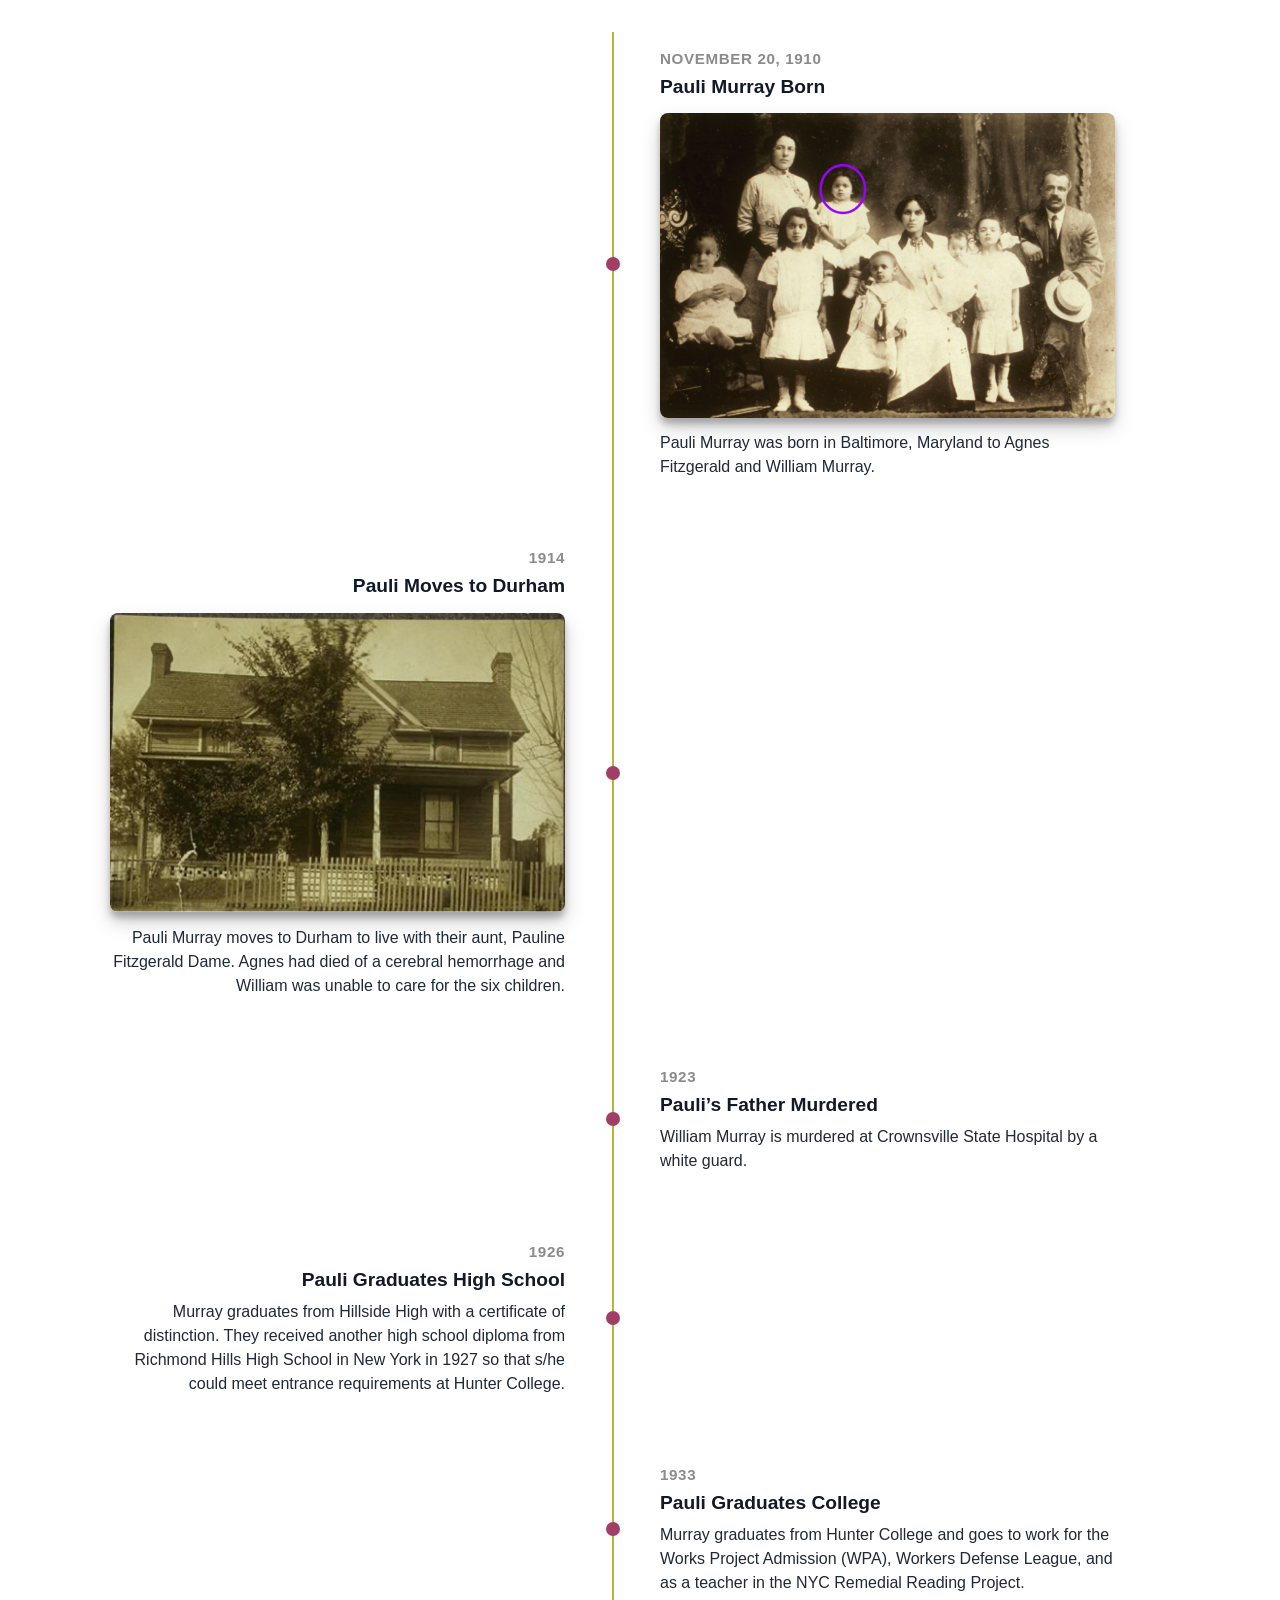
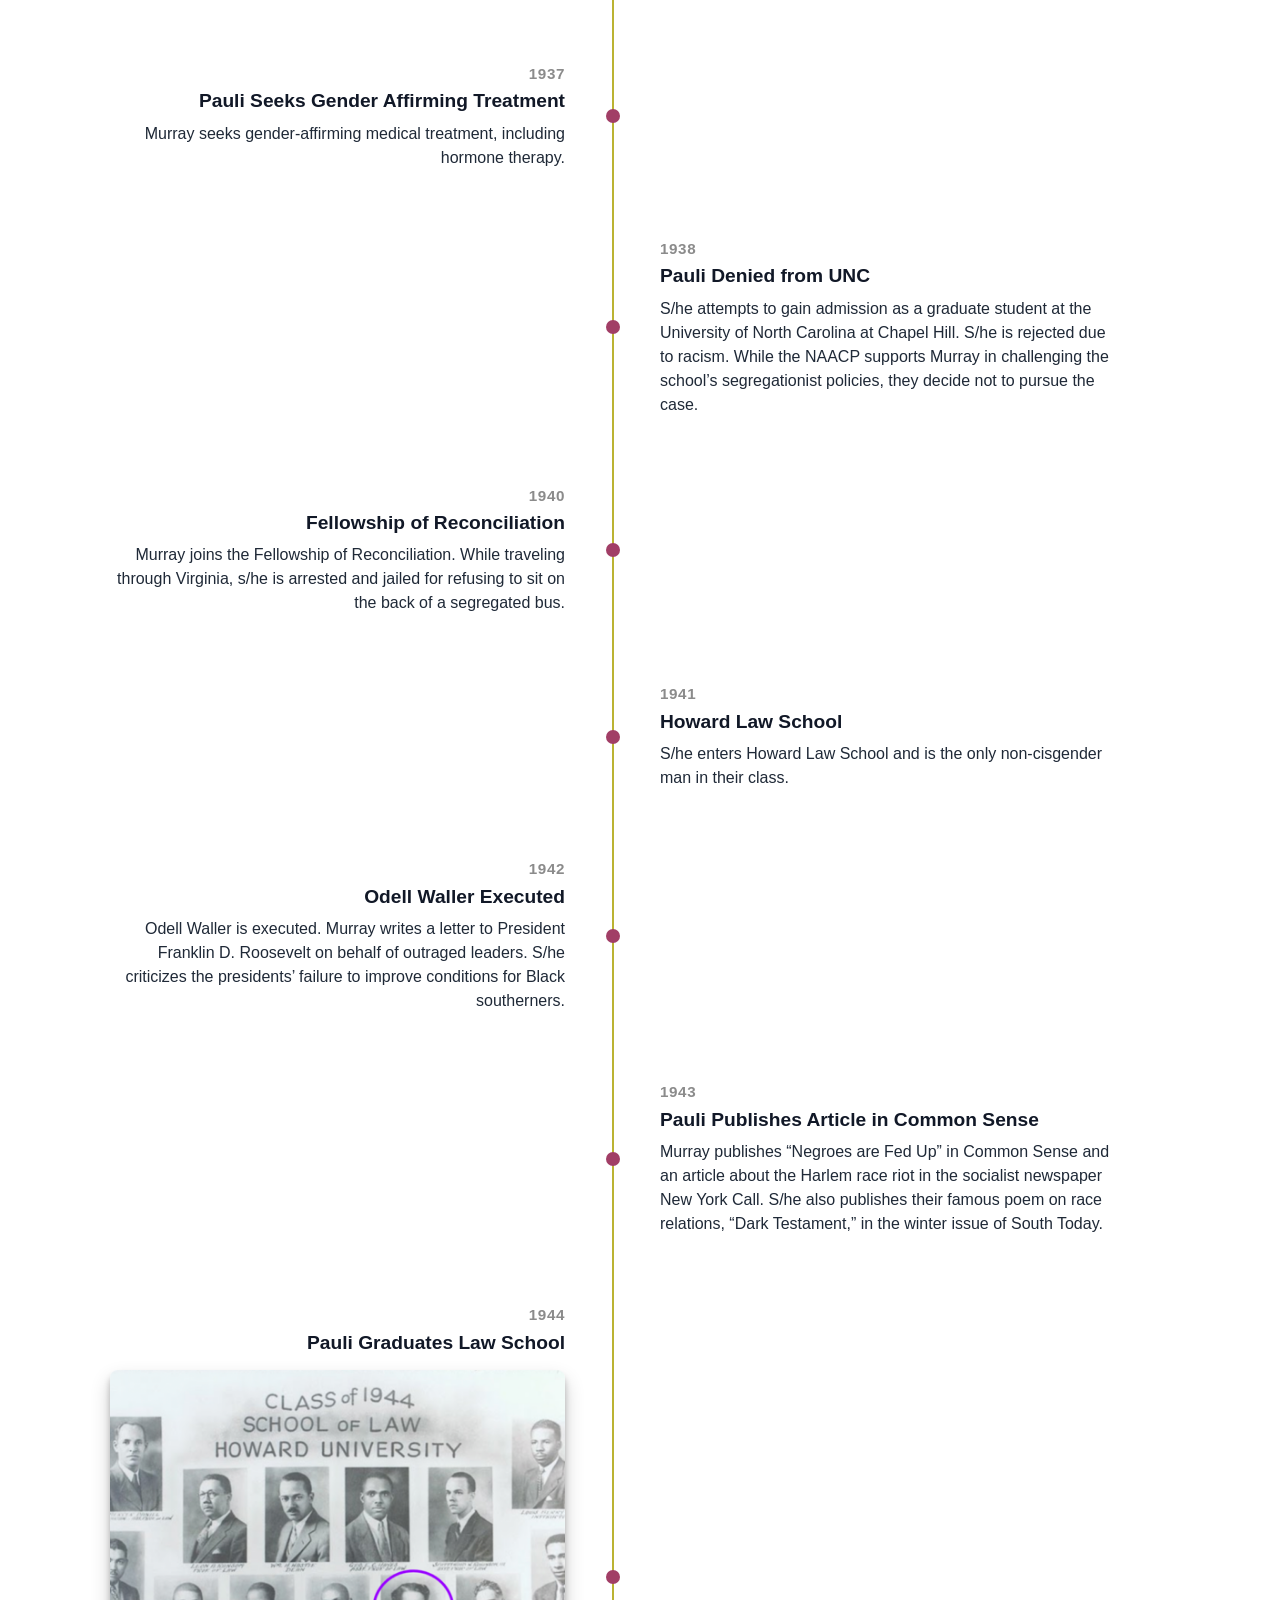
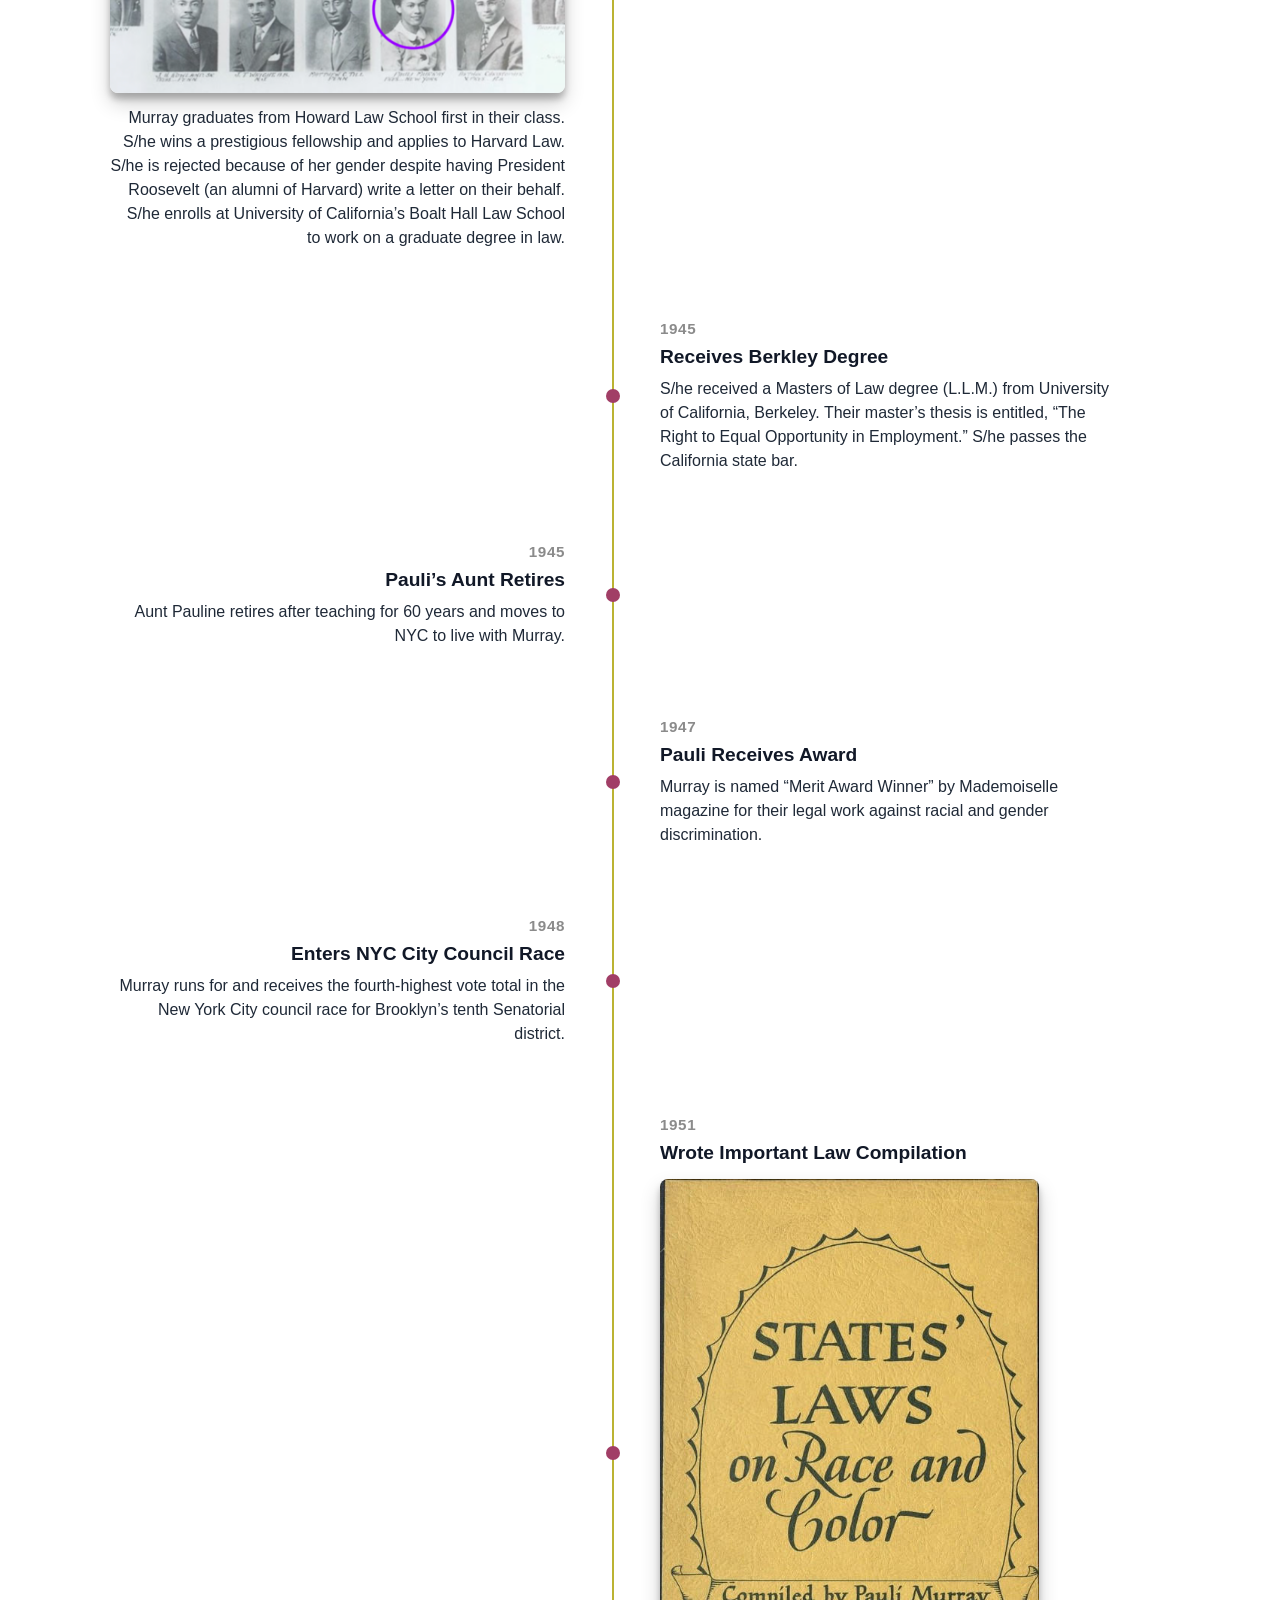
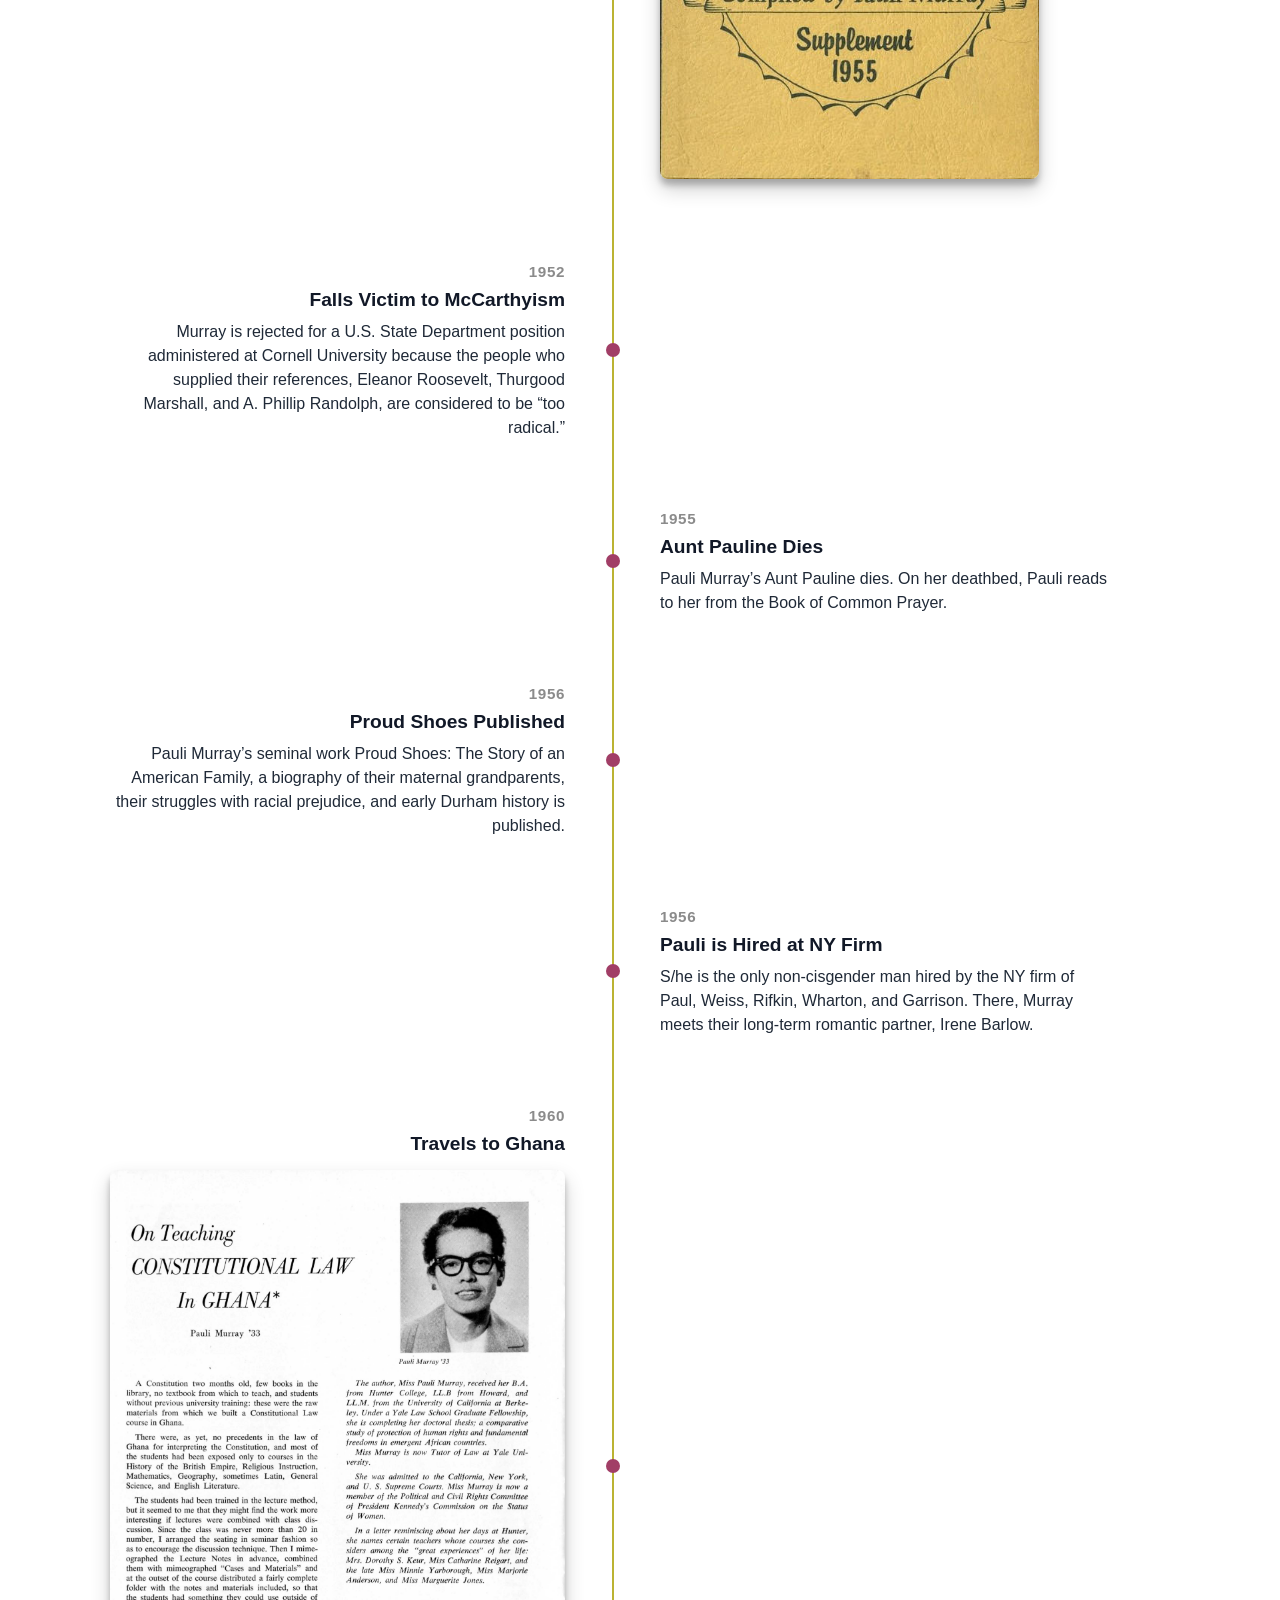
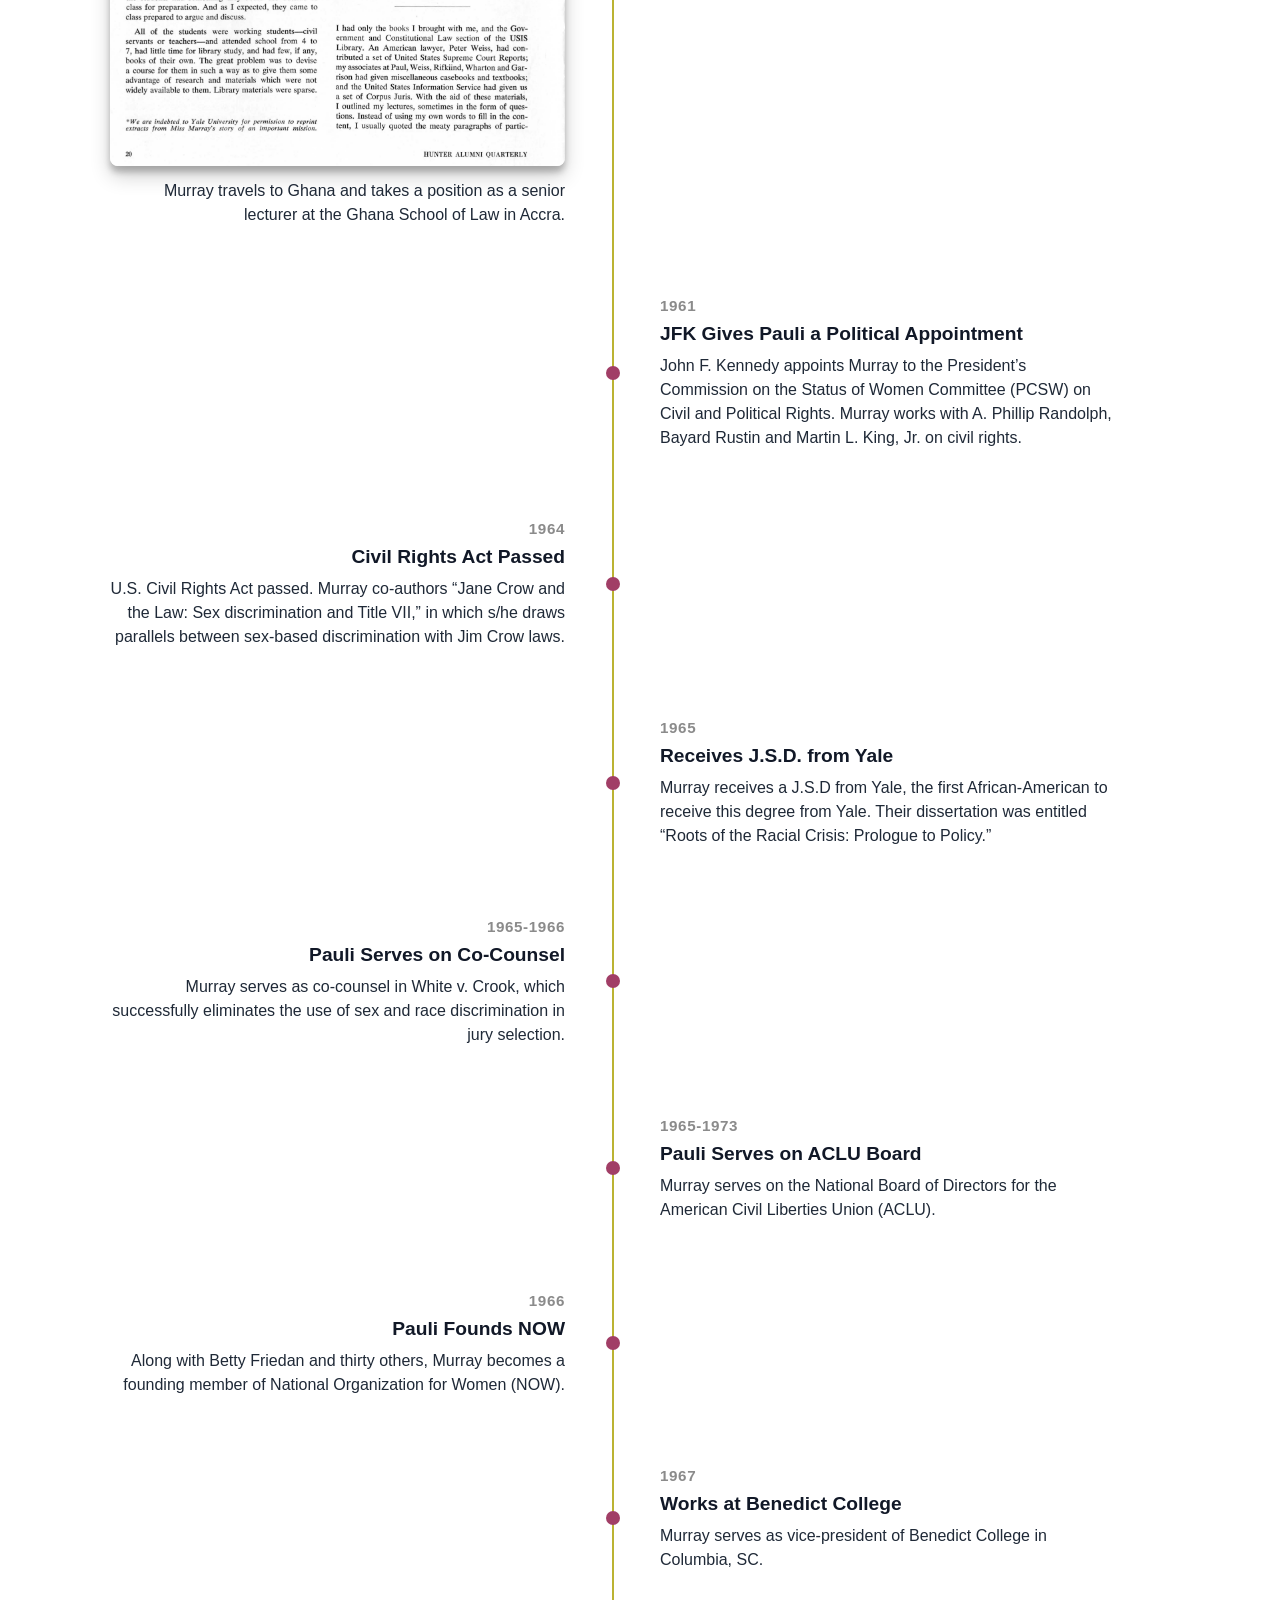
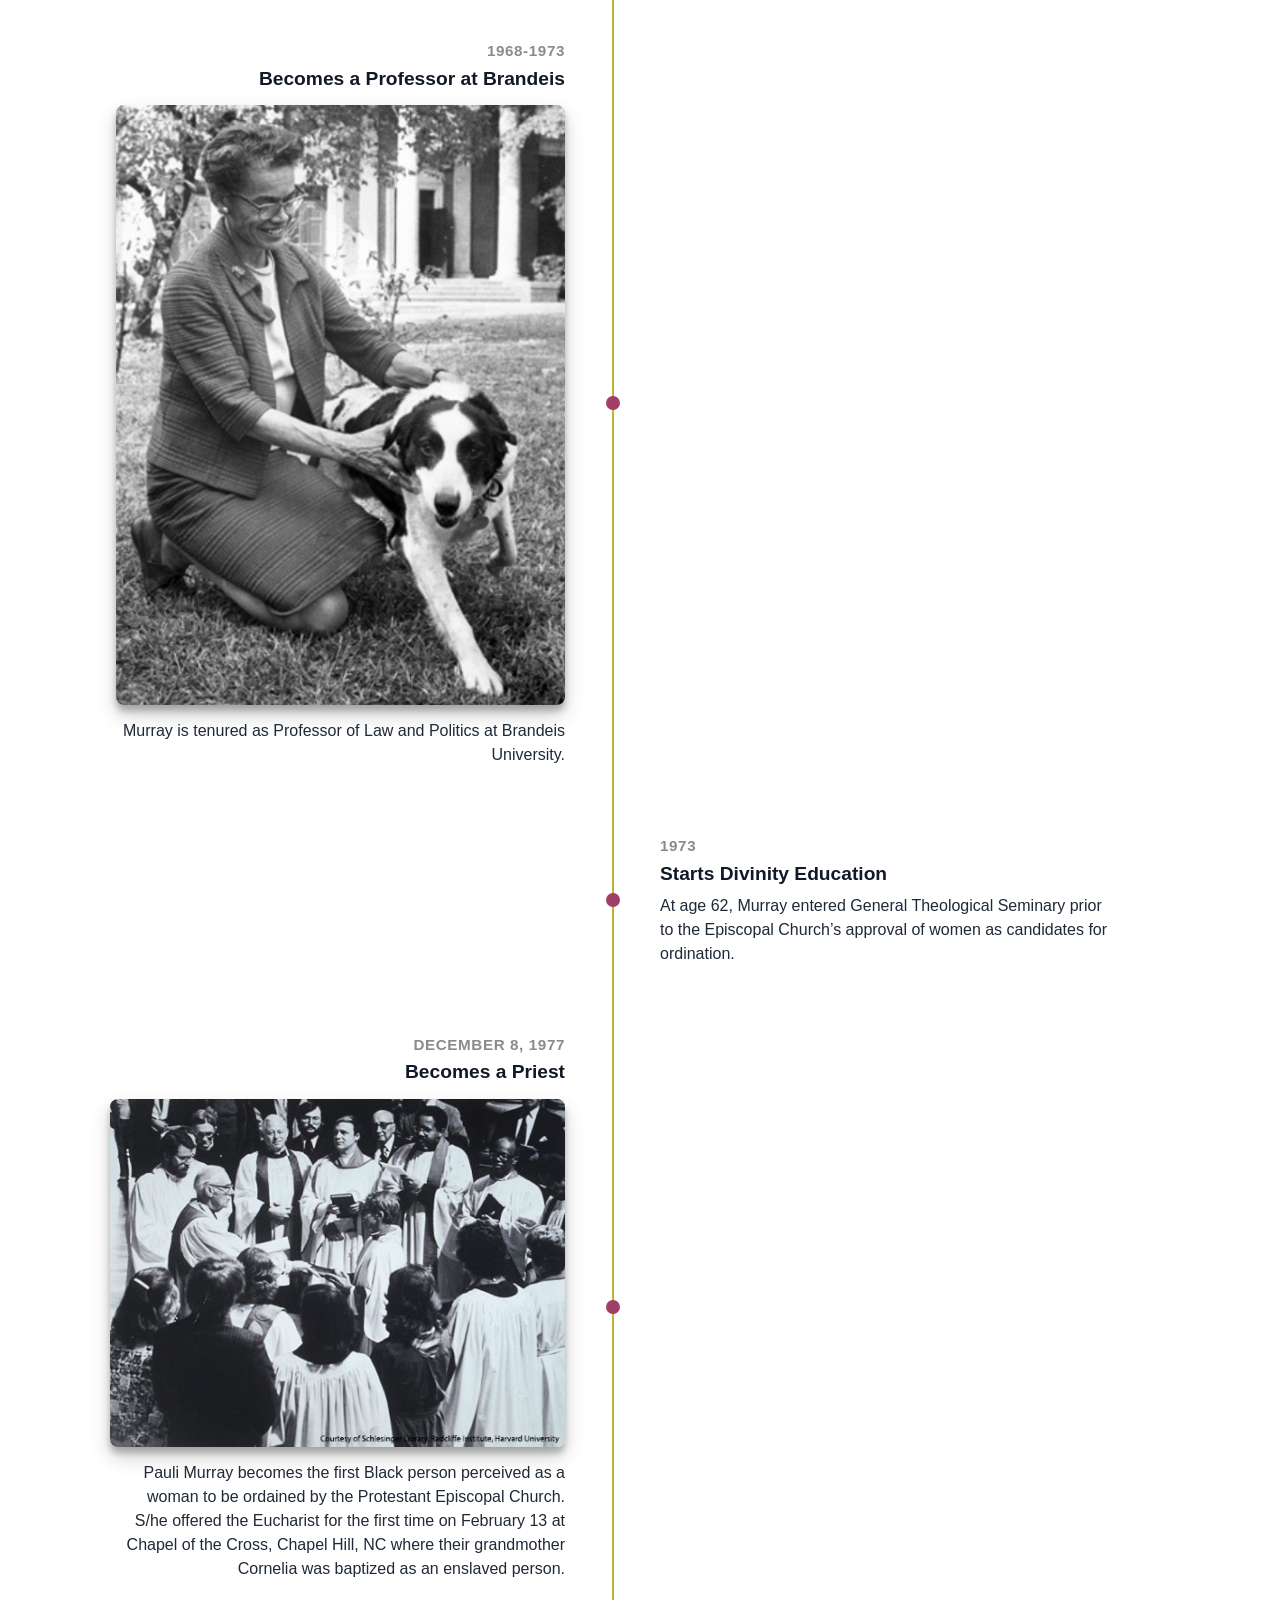
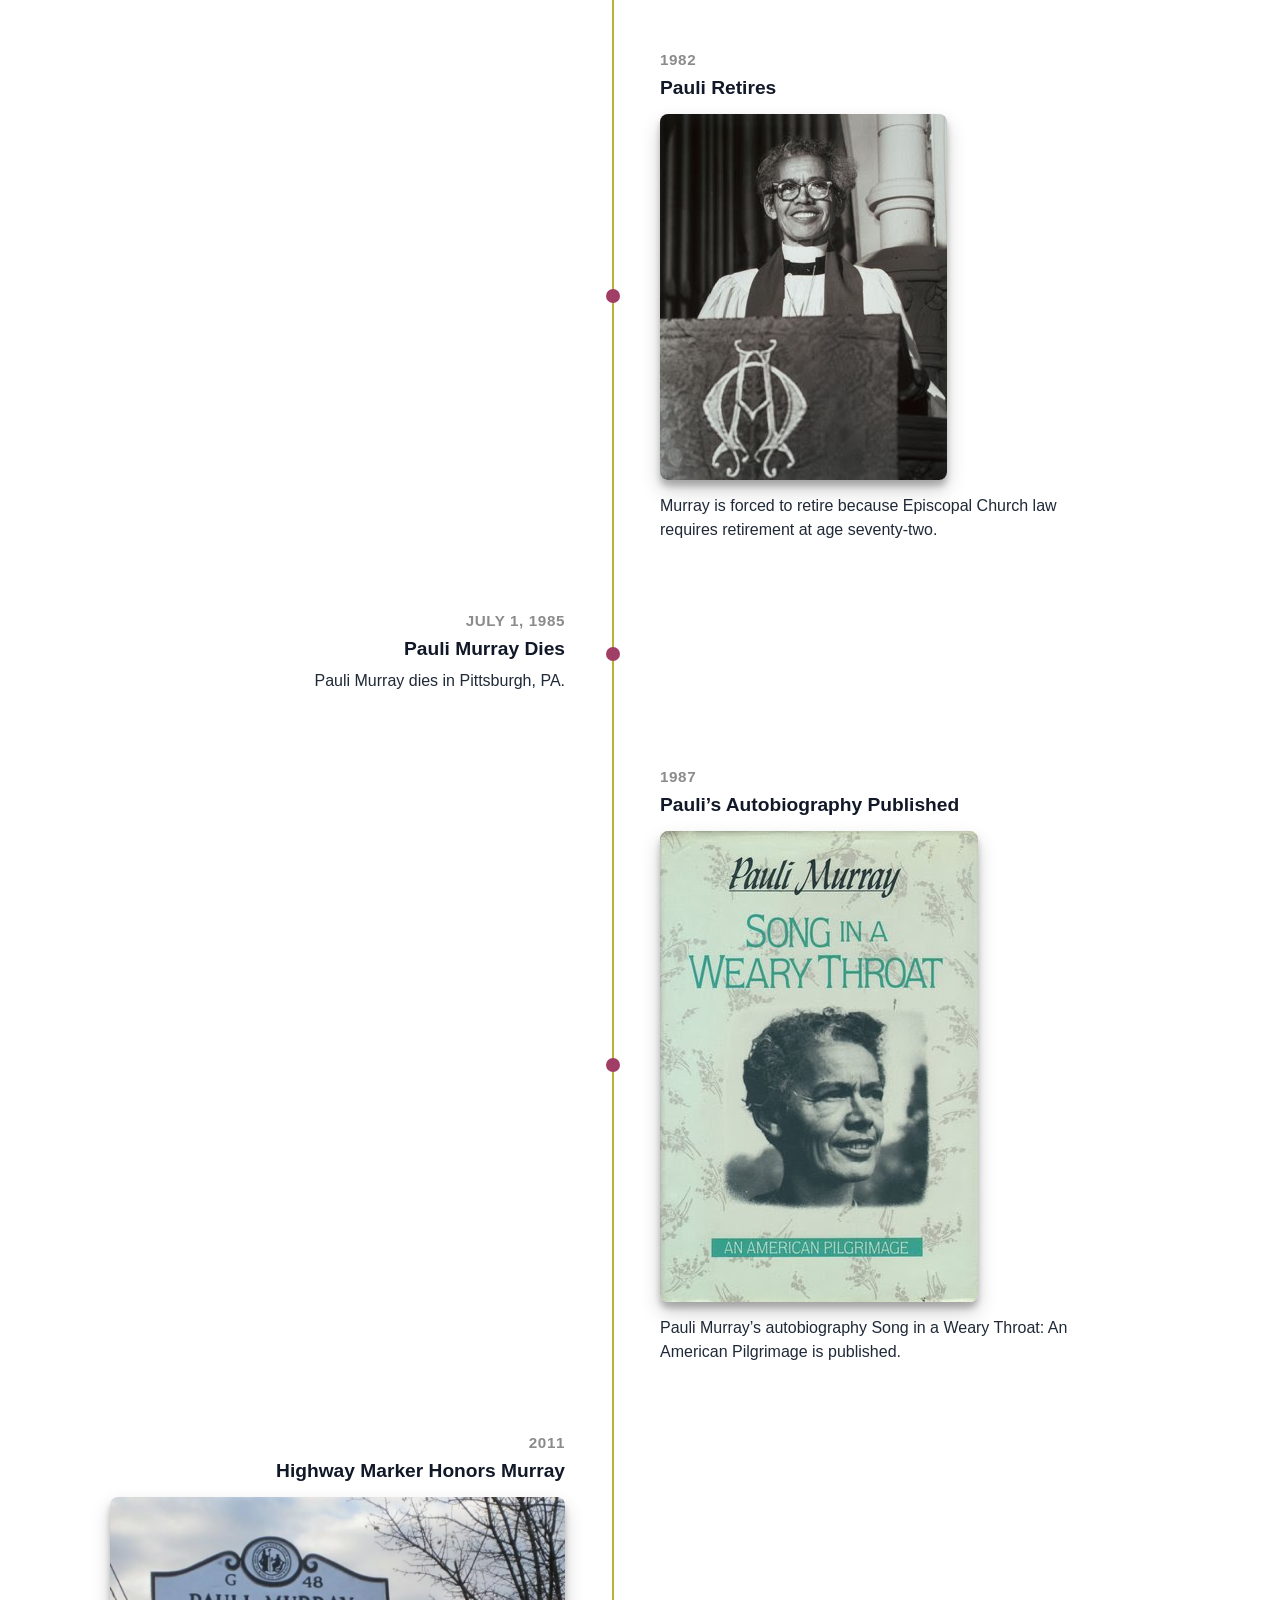
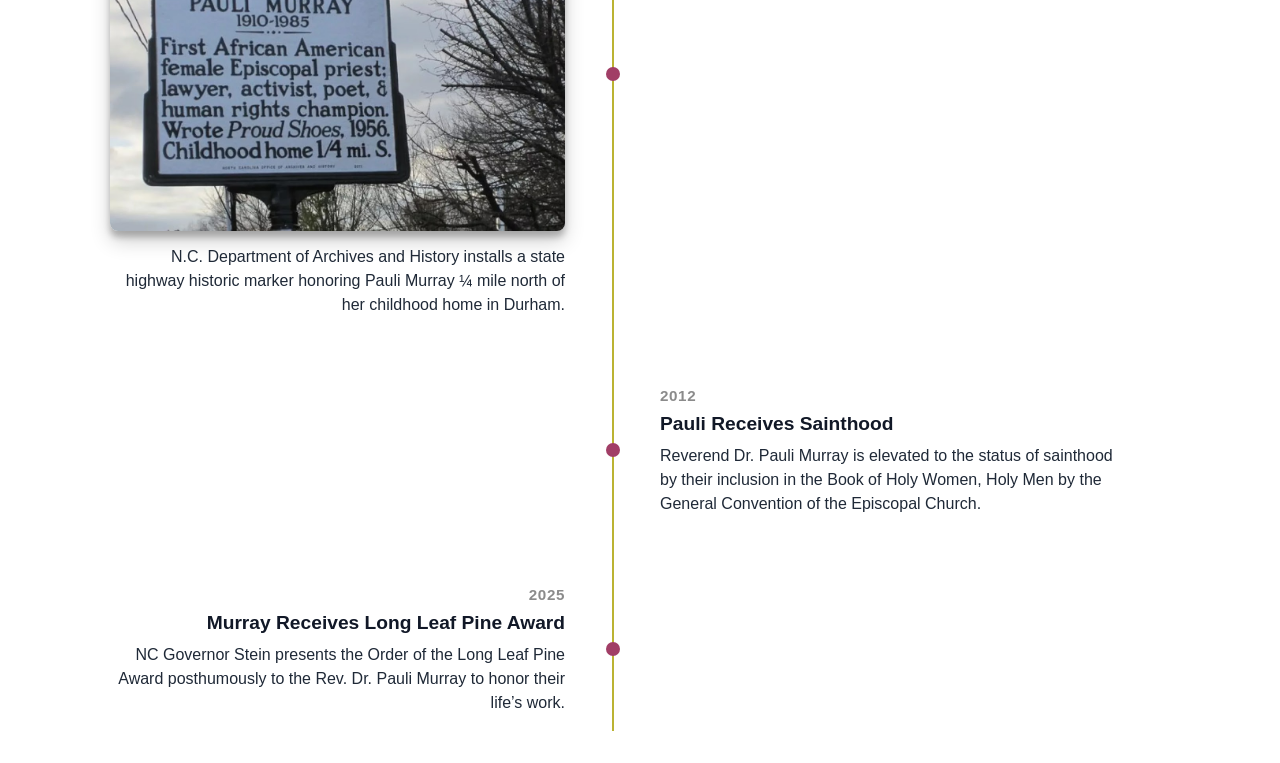
==== index.html @ da0dca14 "added var gap" ====
<!doctype html>
<html lang="en">
<head>
  <meta charset="utf-8" />
  <meta name="viewport" content="width=device-width, initial-scale=1" />
  <title>Timeline</title>
  <style>
    :root {
      --timeline-line-color: #BBB332;
      --timeline-dot-color: #A13E66;
      --timeline-dot-size: 14px;
      --mobile-event-gap: 1.25rem;
      --event-gap: 2.25rem;
      --desktop-column-max: 500px;
      --mobile-column-max: 400px;
      --desktop-img-max-height: 600px;
      --mobile-img-max-height: 350px;
      --year-size: 0.95rem;
      --year-color: #8B8B8B;
      --title-size: 1.2rem;
      --description-size: 1rem;
      --body-text: #111827;
      --bg: #ffffff;
    }

    * { box-sizing: border-box; }

    body {
      margin: 0;
      padding: 2rem 1rem;
      font-family: "Avenir Next", "Segoe UI", Helvetica, Arial, sans-serif;
      color: var(--body-text);
      background: var(--bg);
      line-height: 1.5;
    }

    .timeline-wrap {
      width: 100%;
      max-width: 1100px;
      margin: 0 auto;
      display: flex;
      justify-content: center;
    }

    .timeline {
      list-style: none;
      margin: 0;
      padding: 0;
      width: 100%;
      max-width: 1100px;
      position: relative;
    }

    .timeline::before {
      content: "";
      position: absolute;
      top: 0;
      bottom: 0;
      left: 47.5%;
      width: 2px;
      transform: translateX(-50%);
      background: var(--timeline-line-color);
      z-index: 0;
    }

    .timeline-event {
      display: grid;
      grid-template-columns: 45% 5% 45%;
      align-items: stretch;
      position: relative;
      min-height: 120px;
      margin-bottom: var(--event-gap);
      opacity: 0;
      transform: translateY(12px);
      transition: opacity 450ms ease, transform 450ms ease;
    }

    .timeline-event:last-child {
      margin-bottom: 0;
    }

    .timeline-event.is-visible {
      opacity: 1;
      transform: translateY(0);
    }

    .timeline-content,
    .timeline-spacer {
      width: 100%;
      min-height: 100%;
      max-width: var(--desktop-column-max);
      padding: 1rem 1.25rem;
    }

    .timeline-content,
    .timeline-axis,
    .timeline-spacer {
      grid-row: 1;
    }

    .timeline-content {
      display: block;
    }

    .timeline-axis {
      position: relative;
      min-height: 100%;
      z-index: 1;
    }

    .timeline-dot {
      position: absolute;
      top: 50%;
      left: 50%;
      width: var(--timeline-dot-size);
      height: var(--timeline-dot-size);
      border-radius: 50%;
      transform: translate(-50%, -50%);
      background: var(--timeline-dot-color);
      z-index: 1;
    }

    .event-year {
      margin: 0 0 0.25rem;
      font-size: var(--year-size);
      font-weight: 700;
      letter-spacing: 0.04em;
      text-transform: uppercase;
      color: var(--year-color);
    }

    .event-title {
      margin: 0 0 0.45rem;
      font-size: var(--title-size);
      line-height: 1.3;
    }

    .event-description {
      margin: 0;
      font-size: var(--description-size);
      color: #1f2937;
    }

    .event-image {
      display: block;
      width: auto;
      height: auto;
      max-width: 100%;
      max-height: var(--desktop-img-max-height);
      object-fit: contain;
      margin-top: 0.85rem;
      margin-bottom: 0.85rem;
      border-radius: 8px;
      box-shadow: rgba(0, 0, 0, 0.19) 0px 10px 20px, rgba(0, 0, 0, 0.23) 0px 6px 6px;
    }

    .timeline-event:nth-child(odd) .timeline-content {
      grid-column: 3;
    }

    .timeline-event:nth-child(odd) .timeline-spacer {
      grid-column: 1;
    }

    .timeline-event:nth-child(even) .timeline-content {
      grid-column: 1;
      text-align: right;
    }

    .timeline-event:nth-child(even) .timeline-spacer {
      grid-column: 3;
    }

    .timeline-event:nth-child(even) .event-image {
      margin-left: auto;
    }

    .timeline-axis {
      grid-column: 2;
    }

    @media (max-width: 900px) {
      .timeline {
        width: min(100%, calc(var(--mobile-column-max) + 40px));
        margin: 0 auto;
      }

      .timeline-event {
        grid-template-columns: 40px minmax(0, var(--mobile-column-max));
        margin-bottom: var(--event-gap);
        justify-content: center;
      }

      .timeline::before {
        left: 20px;
      }

      .timeline-content {
        grid-column: 2;
        text-align: left;
        padding: 0.25rem 0.5rem 0.25rem 1rem;
        width: 100%;
        max-width: 100%;
        justify-self: center;
      }

      .timeline-event:nth-child(odd) .timeline-content,
      .timeline-event:nth-child(even) .timeline-content {
        grid-column: 2;
        text-align: left;
      }

      .timeline-spacer {
        display: none;
      }

      .timeline-axis {
        grid-column: 1;
      }

      .timeline-event:nth-child(even) .event-image {
        margin-left: 0;
      }

      .timeline-event:nth-child(odd) .event-image,
      .timeline-event:nth-child(even) .event-image {
        margin-right: 0;
      }

      .event-image {
        max-height: var(--mobile-img-max-height);
      }
    }

    @media (prefers-reduced-motion: reduce) {
      .timeline-event {
        transition: none;
        opacity: 1;
        transform: none;
      }
    }
  </style>
</head>
<body>
  <div class="timeline-wrap">
  <ul class="timeline" aria-label="Timeline">

    <!--- 1 --->

    <li class="timeline-event">
      <article class="timeline-content">
        <p class="event-year">November 20, 1910</p>
        <h3 class="event-title">Pauli Murray Born</h3>
        <img class="event-image" src="./Photos_PMC_Timeline/1.png" alt="Designer reviewing layouts on a laptop in a studio" />
        <p class="event-description">Pauli Murray was born in Baltimore, Maryland to Agnes Fitzgerald and William Murray.</p>
      </article>
      <div class="timeline-axis" aria-hidden="true">
        <span class="timeline-dot"></span>
      </div>
      <div class="timeline-spacer" aria-hidden="true"></div>
    </li>

    <!--- 2 --->

    <li class="timeline-event">
      <article class="timeline-content">
        <p class="event-year">1914</p>
        <h3 class="event-title">Pauli Moves to Durham</h3>
        <img class="event-image" src="./Photos_PMC_Timeline/2.jpg" alt="Designer reviewing layouts on a laptop in a studio" />
        <p class="event-description">Pauli Murray moves to Durham to live with their aunt, Pauline Fitzgerald Dame. Agnes had died of a cerebral hemorrhage and William was unable to care for the six children.</p>
      </article>
      <div class="timeline-axis" aria-hidden="true">
        <span class="timeline-dot"></span>
      </div>
      <div class="timeline-spacer" aria-hidden="true"></div>
    </li>

    <!--- 3 --->

    <li class="timeline-event">
      <article class="timeline-content">
        <p class="event-year">1923</p>
        <h3 class="event-title">Pauli’s Father Murdered</h3>
        <p class="event-description">William Murray is murdered at Crownsville State Hospital by a white guard.</p>
      </article>
      <div class="timeline-axis" aria-hidden="true">
        <span class="timeline-dot"></span>
      </div>
      <div class="timeline-spacer" aria-hidden="true"></div>
    </li>

    <!--- 4 --->

    <li class="timeline-event">
      <article class="timeline-content">
        <p class="event-year">1926</p>
        <h3 class="event-title">Pauli Graduates High School</h3>
        <p class="event-description">Murray graduates from Hillside High with a certificate of distinction. They received another high school diploma from Richmond Hills High School in New York in 1927 so that s/he could meet entrance requirements at Hunter College.</p>
      </article>
      <div class="timeline-axis" aria-hidden="true">
        <span class="timeline-dot"></span>
      </div>
      <div class="timeline-spacer" aria-hidden="true"></div>
    </li>


    <!--- 5 --->

    <li class="timeline-event">
      <article class="timeline-content">
        <p class="event-year">1933</p>
        <h3 class="event-title">Pauli Graduates College</h3>
        <p class="event-description">Murray graduates from Hunter College and goes to work for the Works Project Admission (WPA), Workers Defense League, and as a teacher in the NYC Remedial Reading Project.</p>
      </article>
      <div class="timeline-axis" aria-hidden="true">
        <span class="timeline-dot"></span>
      </div>
      <div class="timeline-spacer" aria-hidden="true"></div>
    </li>


    <!--- 6 --->

    <li class="timeline-event">
      <article class="timeline-content">
        <p class="event-year">1937</p>
        <h3 class="event-title">Pauli Seeks Gender Affirming Treatment</h3>
        <p class="event-description">Murray seeks gender-affirming medical treatment, including hormone therapy.</p>
      </article>
      <div class="timeline-axis" aria-hidden="true">
        <span class="timeline-dot"></span>
      </div>
      <div class="timeline-spacer" aria-hidden="true"></div>
    </li>


    <!--- 7 --->

    <li class="timeline-event">
      <article class="timeline-content">
        <p class="event-year">1938</p>
        <h3 class="event-title">Pauli Denied from UNC</h3>
        <p class="event-description">S/he attempts to gain admission as a graduate student at the University of North Carolina at Chapel Hill. S/he is rejected due to racism. While the NAACP supports Murray in challenging the school’s segregationist policies, they decide not to pursue the case.</p>
      </article>
      <div class="timeline-axis" aria-hidden="true">
        <span class="timeline-dot"></span>
      </div>
      <div class="timeline-spacer" aria-hidden="true"></div>
    </li>


    <!--- 8 --->

    <li class="timeline-event">
      <article class="timeline-content">
        <p class="event-year">1940</p>
        <h3 class="event-title">Fellowship of Reconciliation</h3>
        <p class="event-description">Murray joins the Fellowship of Reconciliation. While traveling through Virginia, s/he is arrested and jailed for refusing to sit on the back of a segregated bus.</p>
      </article>
      <div class="timeline-axis" aria-hidden="true">
        <span class="timeline-dot"></span>
      </div>
      <div class="timeline-spacer" aria-hidden="true"></div>
    </li>


    <!--- 9 --->

    <li class="timeline-event">
      <article class="timeline-content">
        <p class="event-year">1941</p>
        <h3 class="event-title">Howard Law School</h3>
        <p class="event-description">S/he enters Howard Law School and is the only non-cisgender man in their class.</p>
      </article>
      <div class="timeline-axis" aria-hidden="true">
        <span class="timeline-dot"></span>
      </div>
      <div class="timeline-spacer" aria-hidden="true"></div>
    </li>


    <!--- 10 --->

    <li class="timeline-event">
      <article class="timeline-content">
        <p class="event-year">1942</p>
        <h3 class="event-title">Odell Waller Executed</h3>
        <p class="event-description">Odell Waller is executed. Murray writes a letter to President Franklin D. Roosevelt on behalf of outraged leaders. S/he criticizes the presidents’ failure to improve conditions for Black southerners.</p>
      </article>
      <div class="timeline-axis" aria-hidden="true">
        <span class="timeline-dot"></span>
      </div>
      <div class="timeline-spacer" aria-hidden="true"></div>
    </li>


    <!--- 11 --->

    <li class="timeline-event">
      <article class="timeline-content">
        <p class="event-year">1943</p>
        <h3 class="event-title">Pauli Publishes Article in Common Sense</h3>
        <p class="event-description">Murray publishes “Negroes are Fed Up” in Common Sense and an article about the Harlem race riot in the socialist newspaper New York Call. S/he also publishes their famous poem on race relations, “Dark Testament,” in the winter issue of South Today.</p>
      </article>
      <div class="timeline-axis" aria-hidden="true">
        <span class="timeline-dot"></span>
      </div>
      <div class="timeline-spacer" aria-hidden="true"></div>
    </li>


    <!--- 12 --->

    <li class="timeline-event">
      <article class="timeline-content">
        <p class="event-year">1944</p>
        <h3 class="event-title">Pauli Graduates Law School</h3>
        <img class="event-image" src="./Photos_PMC_Timeline/12.png" alt="Designer reviewing layouts on a laptop in a studio" />
        <p class="event-description">Murray graduates from Howard Law School first in their class. S/he wins a prestigious fellowship and applies to Harvard Law. S/he is rejected because of her gender despite having President Roosevelt (an alumni of Harvard) write a letter on their behalf. S/he enrolls at University of California’s Boalt Hall Law School to work on a graduate degree in law.</p>
      </article>
      <div class="timeline-axis" aria-hidden="true">
        <span class="timeline-dot"></span>
      </div>
      <div class="timeline-spacer" aria-hidden="true"></div>
    </li>


    <!--- 13 --->

    <li class="timeline-event">
      <article class="timeline-content">
        <p class="event-year">1945</p>
        <h3 class="event-title">Receives Berkley Degree</h3>
        <p class="event-description">S/he received a Masters of Law degree (L.L.M.) from University of California, Berkeley. Their master’s thesis is entitled, “The Right to Equal Opportunity in Employment.” S/he passes the California state bar.</p>
      </article>
      <div class="timeline-axis" aria-hidden="true">
        <span class="timeline-dot"></span>
      </div>
      <div class="timeline-spacer" aria-hidden="true"></div>
    </li>


    <!--- 14 --->

    <li class="timeline-event">
      <article class="timeline-content">
        <p class="event-year">1945</p>
        <h3 class="event-title">Pauli’s Aunt Retires</h3>
        <p class="event-description">Aunt Pauline retires after teaching for 60 years and moves to NYC to live with Murray.</p>
      </article>
      <div class="timeline-axis" aria-hidden="true">
        <span class="timeline-dot"></span>
      </div>
      <div class="timeline-spacer" aria-hidden="true"></div>
    </li>


    <!--- 15 --->

    <li class="timeline-event">
      <article class="timeline-content">
        <p class="event-year">1947</p>
        <h3 class="event-title">Pauli Receives Award</h3>
        <p class="event-description">Murray is named “Merit Award Winner” by Mademoiselle magazine for their legal work against racial and gender discrimination.</p>
      </article>
      <div class="timeline-axis" aria-hidden="true">
        <span class="timeline-dot"></span>
      </div>
      <div class="timeline-spacer" aria-hidden="true"></div>
    </li>


    <!--- 16 --->

    <li class="timeline-event">
      <article class="timeline-content">
        <p class="event-year">1948</p>
        <h3 class="event-title">Enters NYC City Council Race</h3>
        <p class="event-description">Murray runs for and receives the fourth-highest vote total in the New York City council race for Brooklyn’s tenth Senatorial district.</p>
      </article>
      <div class="timeline-axis" aria-hidden="true">
        <span class="timeline-dot"></span>
      </div>
      <div class="timeline-spacer" aria-hidden="true"></div>
    </li>


    <!--- 17 --->

    <li class="timeline-event">
      <article class="timeline-content">
        <p class="event-year">1951</p>
        <h3 class="event-title">Wrote Important Law Compilation</h3>
        <img class="event-image" src="./Photos_PMC_Timeline/17.jpg" alt="Designer reviewing layouts on a laptop in a studio" />
      </article>
      <div class="timeline-axis" aria-hidden="true">
        <span class="timeline-dot"></span>
      </div>
      <div class="timeline-spacer" aria-hidden="true"></div>
    </li>


    <!--- 18 --->

    <li class="timeline-event">
      <article class="timeline-content">
        <p class="event-year">1952</p>
        <h3 class="event-title">Falls Victim to McCarthyism</h3>
        <p class="event-description">Murray is rejected for a U.S. State Department position administered at Cornell University because the people who supplied their references, Eleanor Roosevelt, Thurgood Marshall, and A. Phillip Randolph, are considered to be “too radical.”</p>
      </article>
      <div class="timeline-axis" aria-hidden="true">
        <span class="timeline-dot"></span>
      </div>
      <div class="timeline-spacer" aria-hidden="true"></div>
    </li>


    <!--- 19 --->

    <li class="timeline-event">
      <article class="timeline-content">
        <p class="event-year">1955</p>
        <h3 class="event-title">Aunt Pauline Dies</h3>
        <p class="event-description">Pauli Murray’s Aunt Pauline dies. On her deathbed, Pauli reads to her from the Book of Common Prayer.</p>
      </article>
      <div class="timeline-axis" aria-hidden="true">
        <span class="timeline-dot"></span>
      </div>
      <div class="timeline-spacer" aria-hidden="true"></div>
    </li>


    <!--- 20 --->

    <li class="timeline-event">
      <article class="timeline-content">
        <p class="event-year">1956</p>
        <h3 class="event-title">Proud Shoes Published</h3>
        <p class="event-description">Pauli Murray’s seminal work Proud Shoes: The Story of an American Family, a biography of their maternal grandparents, their struggles with racial prejudice, and early Durham history is published.</p>
      </article>
      <div class="timeline-axis" aria-hidden="true">
        <span class="timeline-dot"></span>
      </div>
      <div class="timeline-spacer" aria-hidden="true"></div>
    </li>

    <!--- 21 --->

    <li class="timeline-event">
      <article class="timeline-content">
        <p class="event-year">1956</p>
        <h3 class="event-title">Pauli is Hired at NY Firm</h3>
        <p class="event-description">S/he is the only non-cisgender man hired by the NY firm of Paul, Weiss, Rifkin, Wharton, and Garrison. There, Murray meets their long-term romantic partner, Irene Barlow.</p>
      </article>
      <div class="timeline-axis" aria-hidden="true">
        <span class="timeline-dot"></span>
      </div>
      <div class="timeline-spacer" aria-hidden="true"></div>
    </li>

    <!--- 22 --->

    <li class="timeline-event">
      <article class="timeline-content">
        <p class="event-year">1960</p>
        <h3 class="event-title">Travels to Ghana</h3>
        <img class="event-image" src="./Photos_PMC_Timeline/22.png" alt="Designer reviewing layouts on a laptop in a studio" />
        <p class="event-description">Murray travels to Ghana and takes a position as a senior lecturer at the Ghana School of Law in Accra.</p>
      </article>
      <div class="timeline-axis" aria-hidden="true">
        <span class="timeline-dot"></span>
      </div>
      <div class="timeline-spacer" aria-hidden="true"></div>
    </li>

    <!--- 23 --->

    <li class="timeline-event">
      <article class="timeline-content">
        <p class="event-year">1961</p>
        <h3 class="event-title">JFK Gives Pauli a Political Appointment</h3>
        <p class="event-description">John F. Kennedy appoints Murray to the President’s Commission on the Status of Women Committee (PCSW) on Civil and Political Rights. Murray works with A. Phillip Randolph, Bayard Rustin and Martin L. King, Jr. on civil rights.</p>
      </article>
      <div class="timeline-axis" aria-hidden="true">
        <span class="timeline-dot"></span>
      </div>
      <div class="timeline-spacer" aria-hidden="true"></div>
    </li>

    <!--- 24 --->

    <li class="timeline-event">
      <article class="timeline-content">
        <p class="event-year">1964</p>
        <h3 class="event-title">Civil Rights Act Passed</h3>
        <p class="event-description">U.S. Civil Rights Act passed. Murray co-authors “Jane Crow and the Law: Sex discrimination and Title VII,” in which s/he draws parallels between sex-based discrimination with Jim Crow laws.</p>
      </article>
      <div class="timeline-axis" aria-hidden="true">
        <span class="timeline-dot"></span>
      </div>
      <div class="timeline-spacer" aria-hidden="true"></div>
    </li>

    <!--- 25 --->

    <li class="timeline-event">
      <article class="timeline-content">
        <p class="event-year">1965</p>
        <h3 class="event-title">Receives J.S.D. from Yale</h3>
        <p class="event-description">Murray receives a J.S.D from Yale, the first African-American to receive this degree from Yale. Their dissertation was entitled “Roots of the Racial Crisis: Prologue to Policy.”</p>
      </article>
      <div class="timeline-axis" aria-hidden="true">
        <span class="timeline-dot"></span>
      </div>
      <div class="timeline-spacer" aria-hidden="true"></div>
    </li>

    <!--- 26 --->

    <li class="timeline-event">
      <article class="timeline-content">
        <p class="event-year">1965-1966</p>
        <h3 class="event-title">Pauli Serves on Co-Counsel</h3>
        <p class="event-description">Murray serves as co-counsel in White v. Crook, which successfully eliminates the use of sex and race discrimination in jury selection.</p>
      </article>
      <div class="timeline-axis" aria-hidden="true">
        <span class="timeline-dot"></span>
      </div>
      <div class="timeline-spacer" aria-hidden="true"></div>
    </li>

    <!--- 27 --->

    <li class="timeline-event">
      <article class="timeline-content">
        <p class="event-year">1965-1973</p>
        <h3 class="event-title">Pauli Serves on ACLU Board</h3>
        <p class="event-description">Murray serves on the National Board of Directors for the American Civil Liberties Union (ACLU).</p>
      </article>
      <div class="timeline-axis" aria-hidden="true">
        <span class="timeline-dot"></span>
      </div>
      <div class="timeline-spacer" aria-hidden="true"></div>
    </li>

    <!--- 28 --->

    <li class="timeline-event">
      <article class="timeline-content">
        <p class="event-year">1966</p>
        <h3 class="event-title">Pauli Founds NOW</h3>
        <p class="event-description">Along with Betty Friedan and thirty others, Murray becomes a founding member of National Organization for Women (NOW).</p>
      </article>
      <div class="timeline-axis" aria-hidden="true">
        <span class="timeline-dot"></span>
      </div>
      <div class="timeline-spacer" aria-hidden="true"></div>
    </li>

    <!--- 29 --->

    <li class="timeline-event">
      <article class="timeline-content">
        <p class="event-year">1967</p>
        <h3 class="event-title">Works at Benedict College</h3>
        <p class="event-description">Murray serves as vice-president of Benedict College in Columbia, SC.</p>
      </article>
      <div class="timeline-axis" aria-hidden="true">
        <span class="timeline-dot"></span>
      </div>
      <div class="timeline-spacer" aria-hidden="true"></div>
    </li>

    <!--- 30 --->

    <li class="timeline-event">
      <article class="timeline-content">
        <p class="event-year">1968-1973</p>
        <h3 class="event-title">Becomes a Professor at Brandeis</h3>
        <img class="event-image" src="./Photos_PMC_Timeline/30.png" alt="Designer reviewing layouts on a laptop in a studio" />
        <p class="event-description">Murray is tenured as Professor of Law and Politics at Brandeis University.</p>
      </article>
      <div class="timeline-axis" aria-hidden="true">
        <span class="timeline-dot"></span>
      </div>
      <div class="timeline-spacer" aria-hidden="true"></div>
    </li>

    <!--- 31 --->

    <li class="timeline-event">
      <article class="timeline-content">
        <p class="event-year">1973</p>
        <h3 class="event-title">Starts Divinity Education</h3>
        <p class="event-description">At age 62, Murray entered General Theological Seminary prior to the Episcopal Church’s approval of women as candidates for ordination.</p>
      </article>
      <div class="timeline-axis" aria-hidden="true">
        <span class="timeline-dot"></span>
      </div>
      <div class="timeline-spacer" aria-hidden="true"></div>
    </li>

    <!--- 32 --->

    <li class="timeline-event">
      <article class="timeline-content">
        <p class="event-year">December 8, 1977</p>
        <h3 class="event-title">Becomes a Priest</h3>
        <img class="event-image" src="./Photos_PMC_Timeline/32.jpg" alt="Designer reviewing layouts on a laptop in a studio" />
        <p class="event-description">Pauli Murray becomes the first Black person perceived as a woman to be ordained by the Protestant Episcopal Church. S/he offered the Eucharist for the first time on February 13 at Chapel of the Cross, Chapel Hill, NC where their grandmother Cornelia was baptized as an enslaved person.</p>
      </article>
      <div class="timeline-axis" aria-hidden="true">
        <span class="timeline-dot"></span>
      </div>
      <div class="timeline-spacer" aria-hidden="true"></div>
    </li>

    <!--- 33 --->

    <li class="timeline-event">
      <article class="timeline-content">
        <p class="event-year">1982</p>
        <h3 class="event-title">Pauli Retires</h3>
        <img class="event-image" src="./Photos_PMC_Timeline/33.jpg" alt="Designer reviewing layouts on a laptop in a studio" />
        <p class="event-description">Murray is forced to retire because Episcopal Church law requires retirement at age seventy-two.</p>
      </article>
      <div class="timeline-axis" aria-hidden="true">
        <span class="timeline-dot"></span>
      </div>
      <div class="timeline-spacer" aria-hidden="true"></div>
    </li>

    <!--- 34 --->

    <li class="timeline-event">
      <article class="timeline-content">
        <p class="event-year">July 1, 1985</p>
        <h3 class="event-title">Pauli Murray Dies</h3>
        <p class="event-description">Pauli Murray dies in Pittsburgh, PA.</p>
      </article>
      <div class="timeline-axis" aria-hidden="true">
        <span class="timeline-dot"></span>
      </div>
      <div class="timeline-spacer" aria-hidden="true"></div>
    </li>

    <!--- 35 --->

    <li class="timeline-event">
      <article class="timeline-content">
        <p class="event-year">1987</p>
        <h3 class="event-title">Pauli’s Autobiography Published</h3>
        <img class="event-image" src="./Photos_PMC_Timeline/35.jpg" alt="Designer reviewing layouts on a laptop in a studio" />
        <p class="event-description">Pauli Murray’s autobiography Song in a Weary Throat: An American Pilgrimage is published.</p>
      </article>
      <div class="timeline-axis" aria-hidden="true">
        <span class="timeline-dot"></span>
      </div>
      <div class="timeline-spacer" aria-hidden="true"></div>
    </li>

    <!--- 36 --->

    <li class="timeline-event">
      <article class="timeline-content">
        <p class="event-year">2011</p>
        <h3 class="event-title">Highway Marker Honors Murray</h3>
        <img class="event-image" src="./Photos_PMC_Timeline/36.jpg" alt="Designer reviewing layouts on a laptop in a studio" />
        <p class="event-description">N.C. Department of Archives and History installs a state highway historic marker honoring Pauli Murray ¼ mile north of her childhood home in Durham.</p>
      </article>
      <div class="timeline-axis" aria-hidden="true">
        <span class="timeline-dot"></span>
      </div>
      <div class="timeline-spacer" aria-hidden="true"></div>
    </li>

    <!--- 37 --->

    <li class="timeline-event">
      <article class="timeline-content">
        <p class="event-year">2012</p>
        <h3 class="event-title">Pauli Receives Sainthood</h3>
        <p class="event-description">Reverend Dr. Pauli Murray is elevated to the status of sainthood by their inclusion in the Book of Holy Women, Holy Men by the General Convention of the Episcopal Church.</p>
      </article>
      <div class="timeline-axis" aria-hidden="true">
        <span class="timeline-dot"></span>
      </div>
      <div class="timeline-spacer" aria-hidden="true"></div>
    </li>

    <!--- 38 --->

    <li class="timeline-event">
      <article class="timeline-content">
        <p class="event-year">2025</p>
        <h3 class="event-title">Murray Receives Long Leaf Pine Award</h3>
        <p class="event-description">NC Governor Stein presents the Order of the Long Leaf Pine Award posthumously to the Rev. Dr. Pauli Murray to honor their life’s work.</p>
      </article>
      <div class="timeline-axis" aria-hidden="true">
        <span class="timeline-dot"></span>
      </div>
      <div class="timeline-spacer" aria-hidden="true"></div>
    </li>

  </ul>
  </div>

  <script>
    (function () {
      var items = document.querySelectorAll('.timeline-event');

      if (window.matchMedia('(prefers-reduced-motion: reduce)').matches) {
        items.forEach(function (item) {
          item.classList.add('is-visible');
        });
        return;
      }

      var observer = new IntersectionObserver(function (entries, obs) {
        entries.forEach(function (entry) {
          if (entry.isIntersecting) {
            entry.target.classList.add('is-visible');
            obs.unobserve(entry.target);
          }
        });
      }, { threshold: 0.2 });

      items.forEach(function (item) {
        observer.observe(item);
      });
    })();
  </script>
</body>
</html>
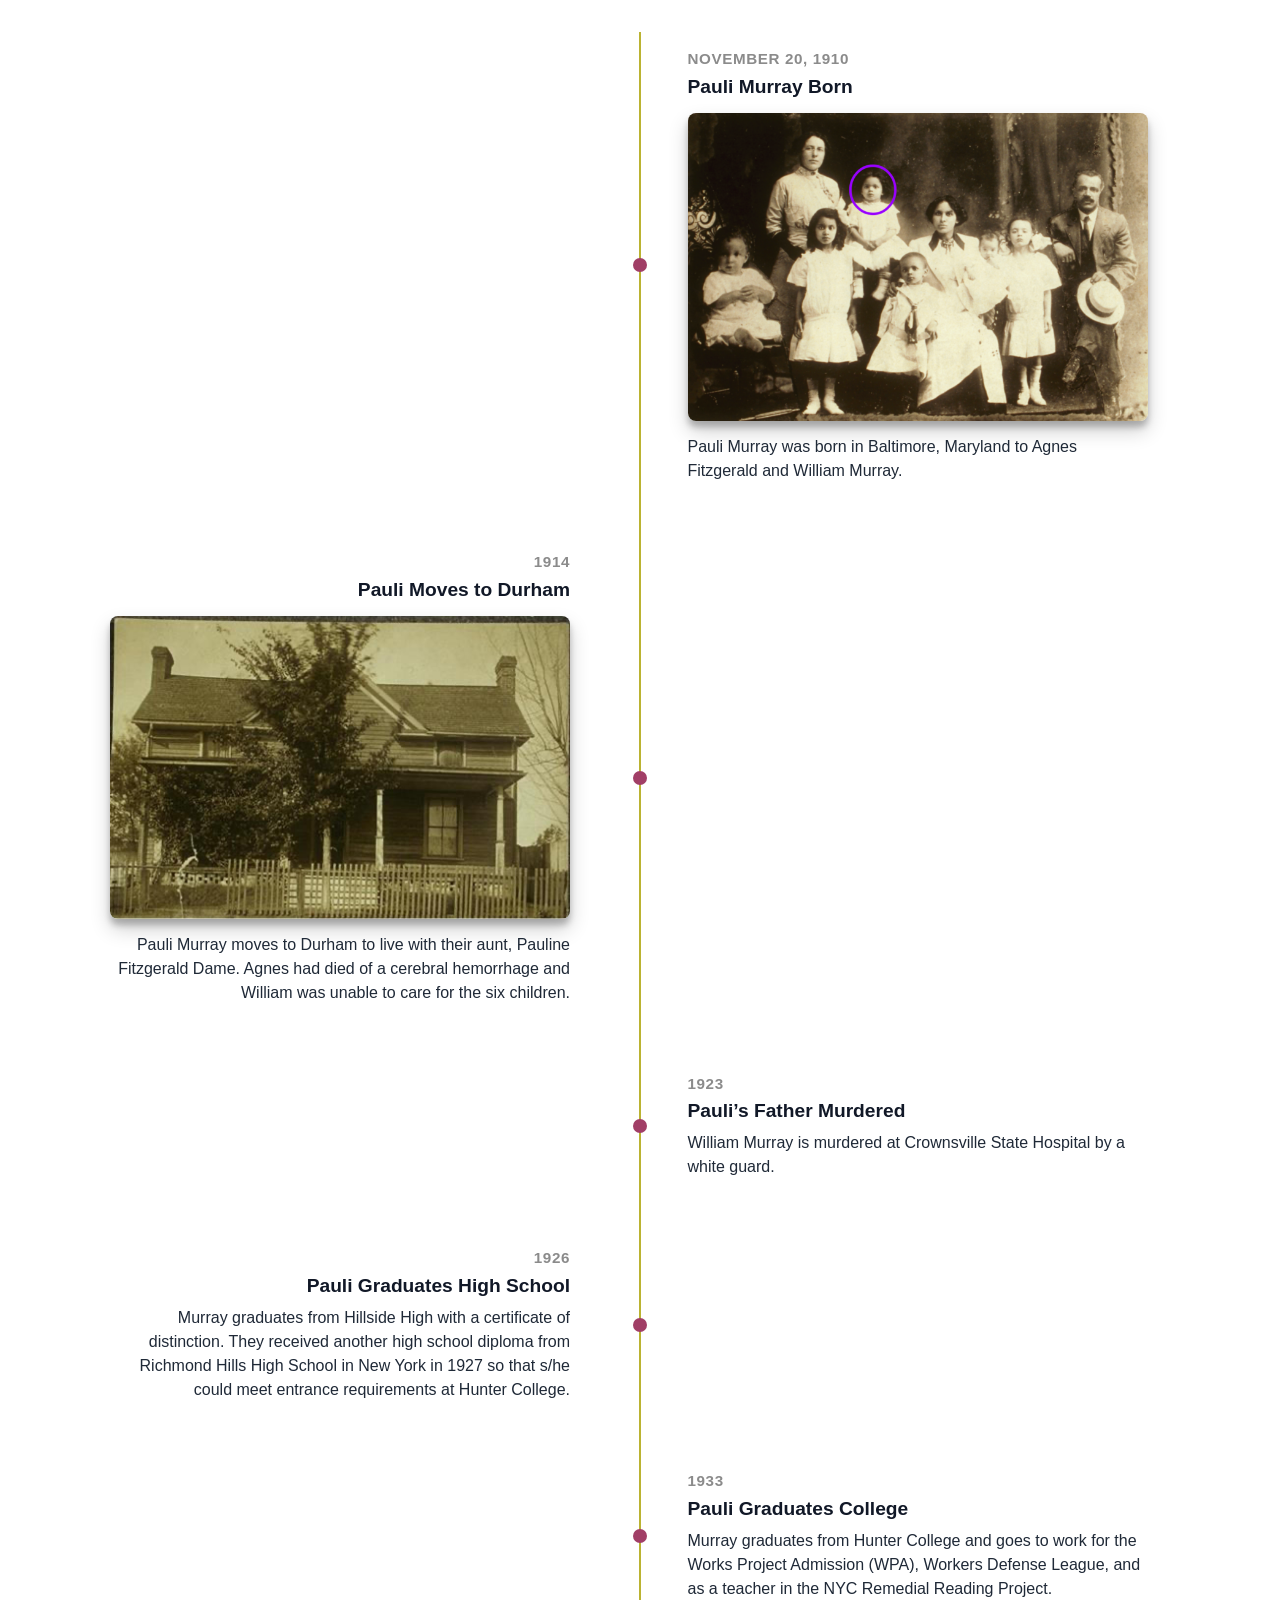
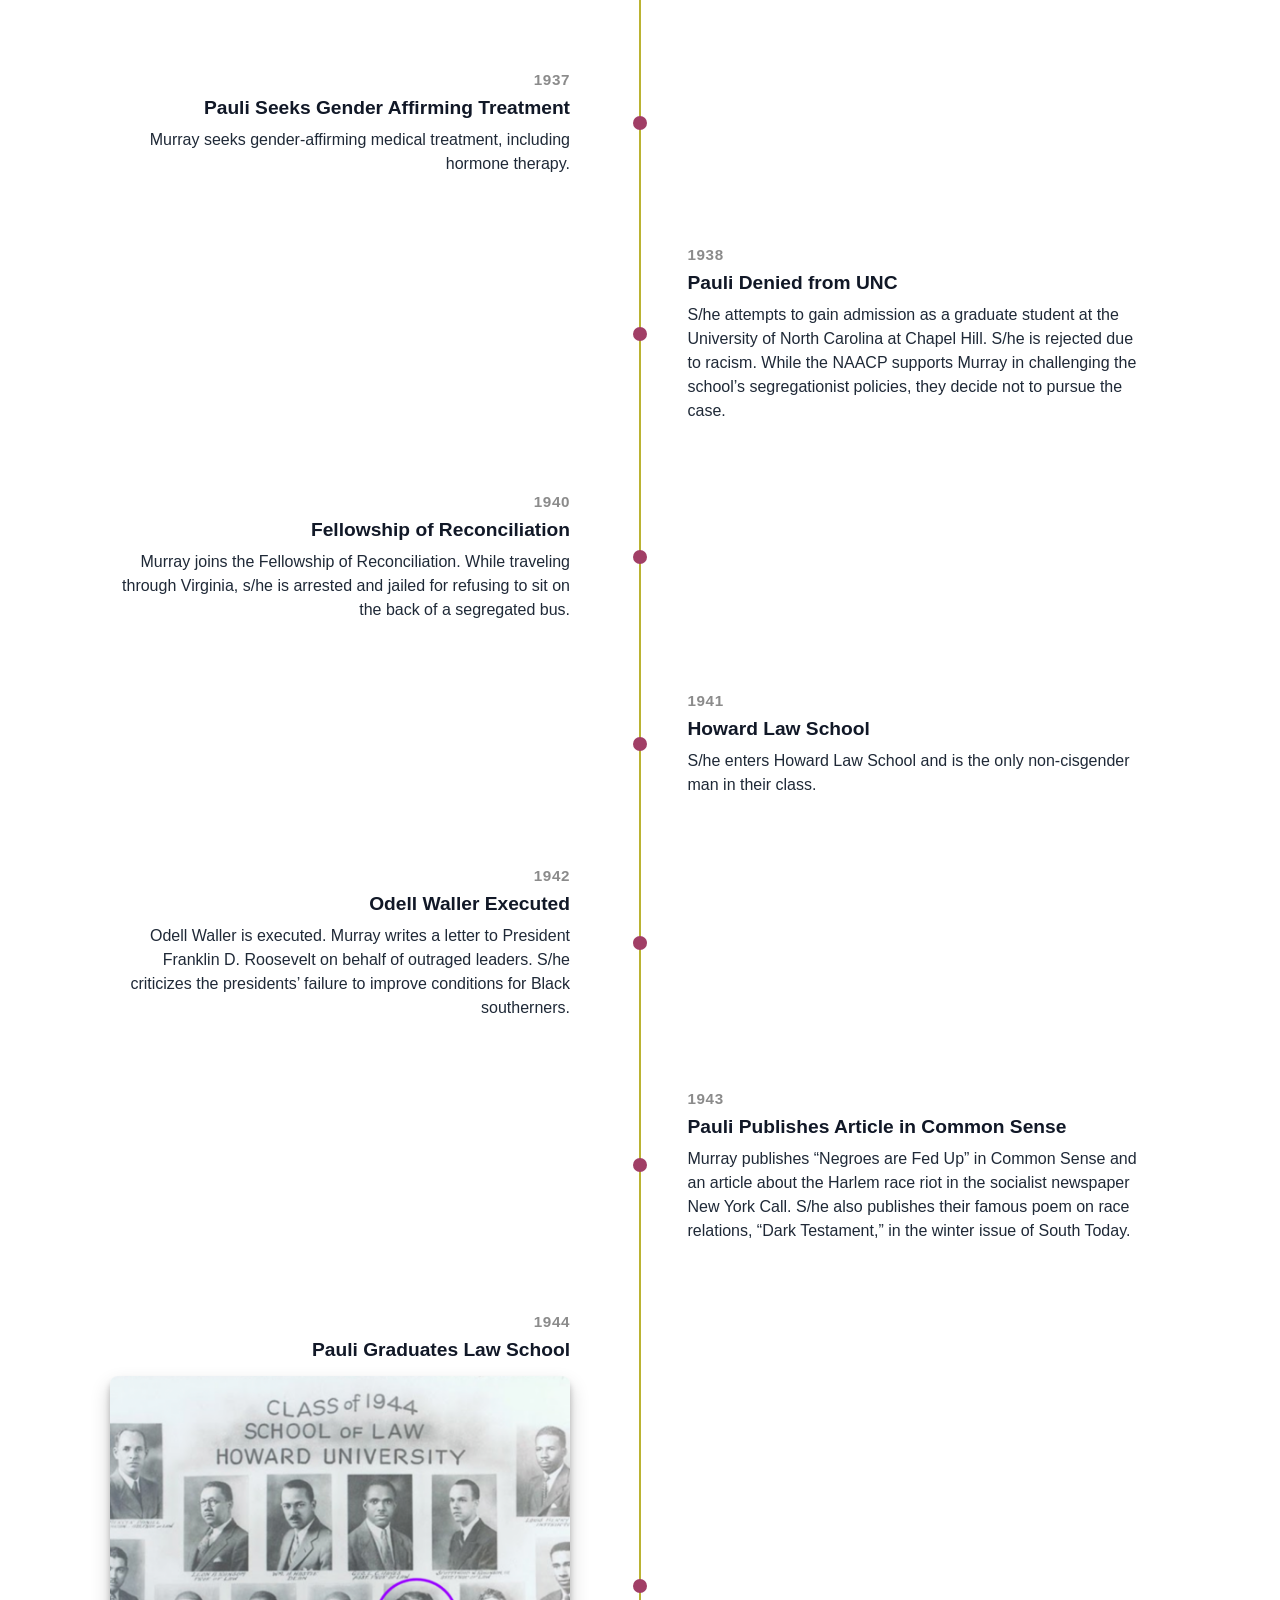
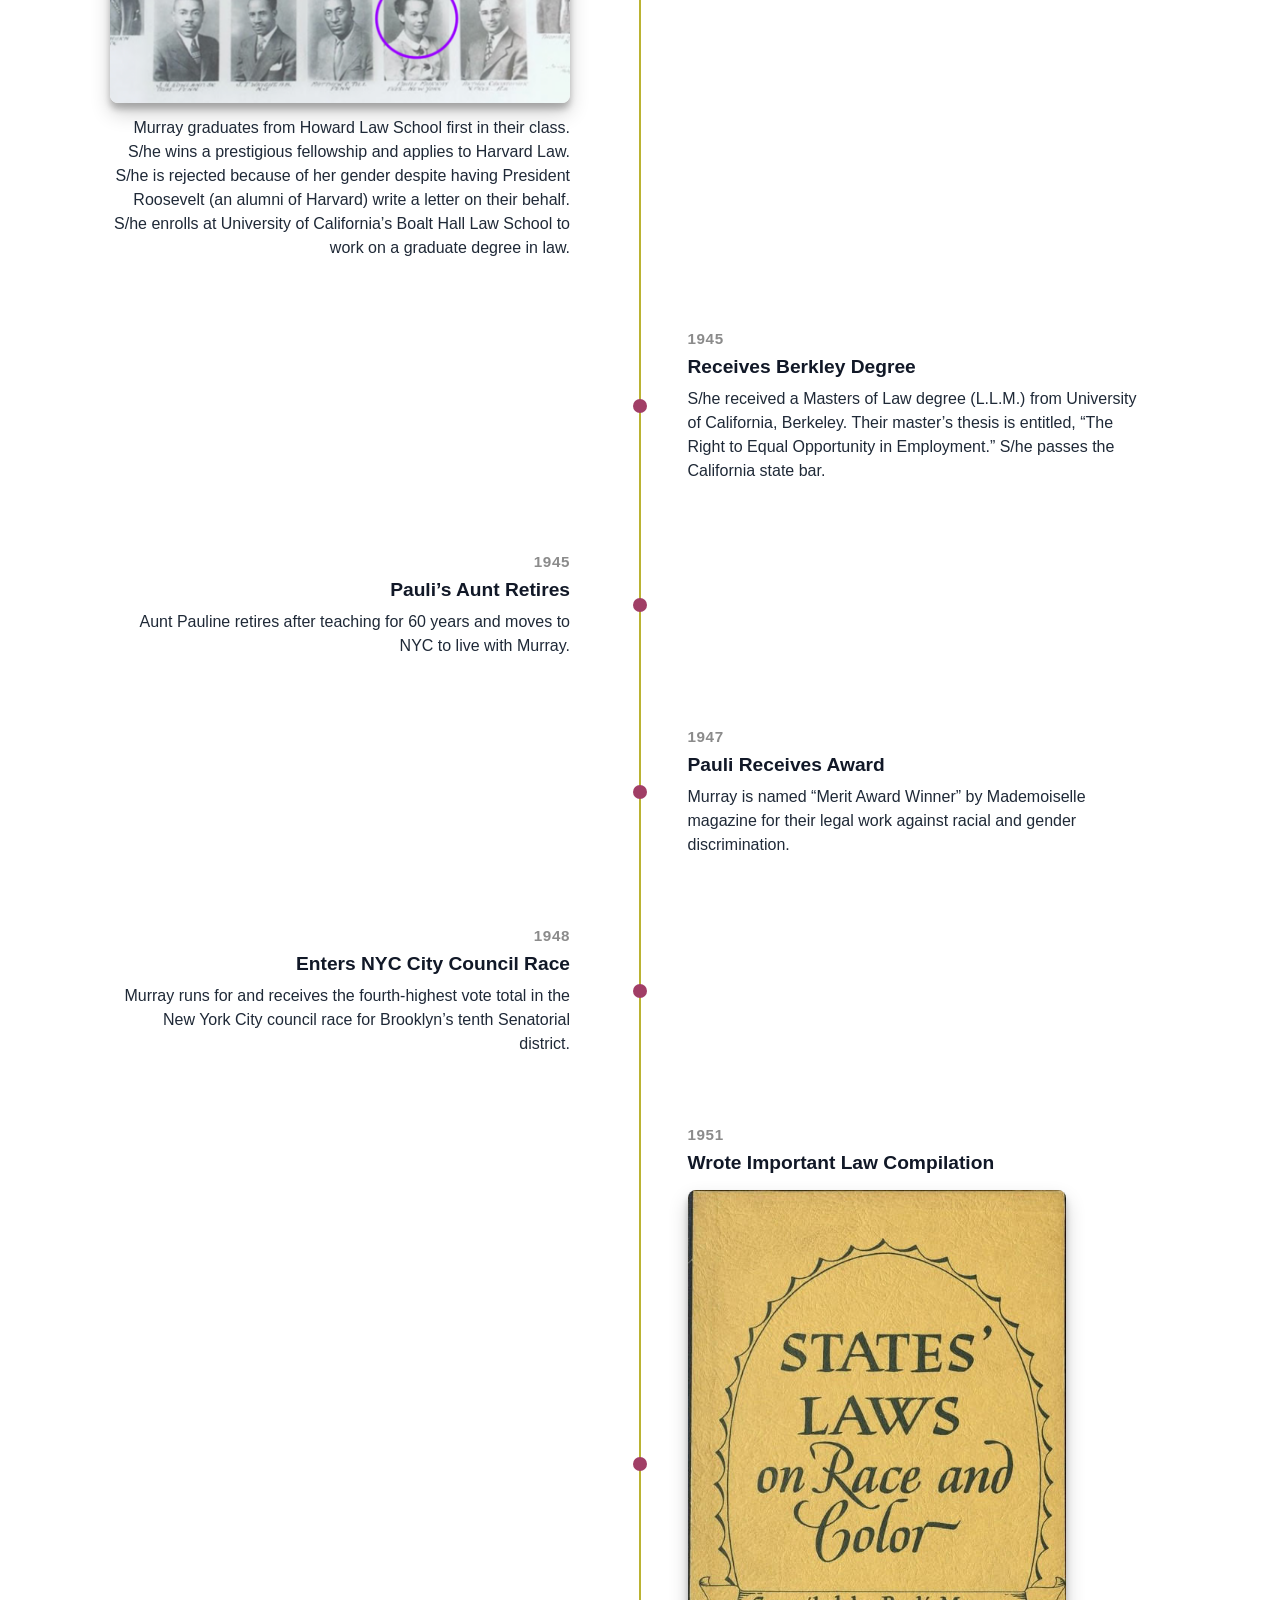
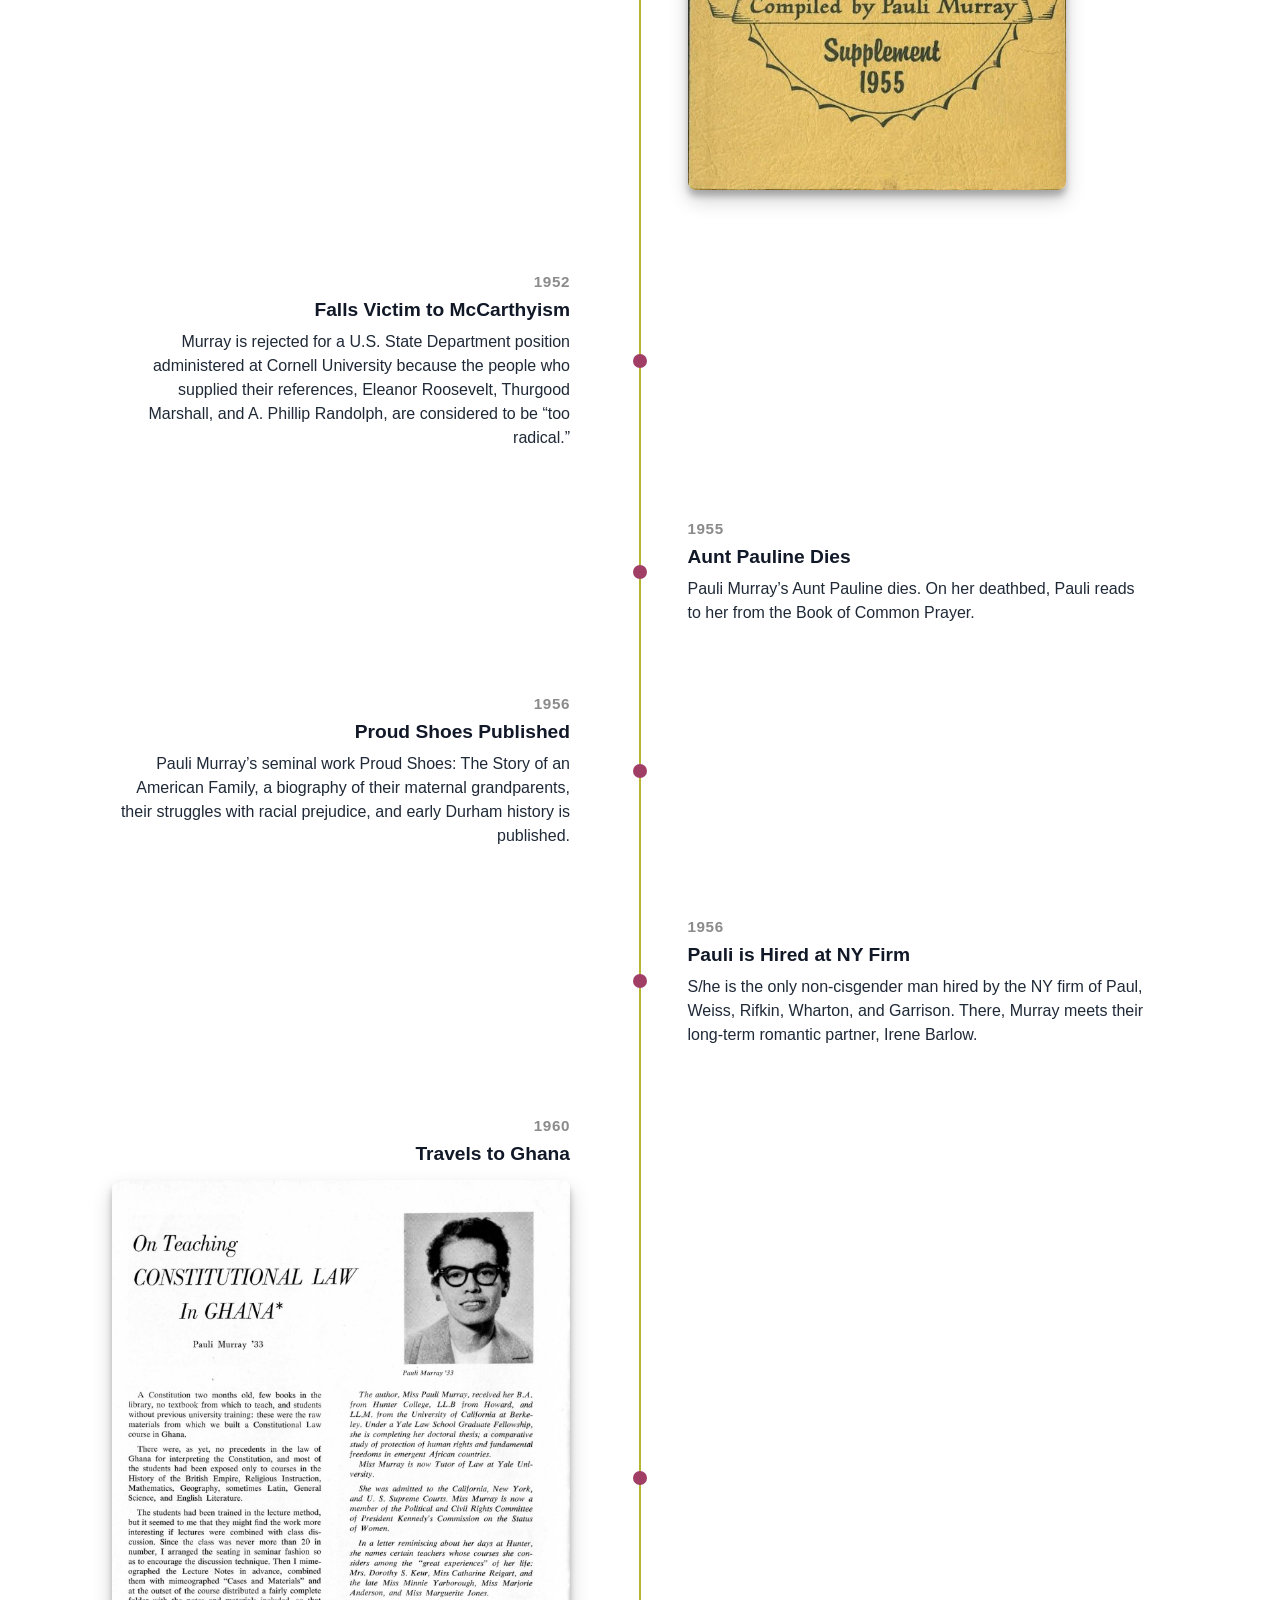
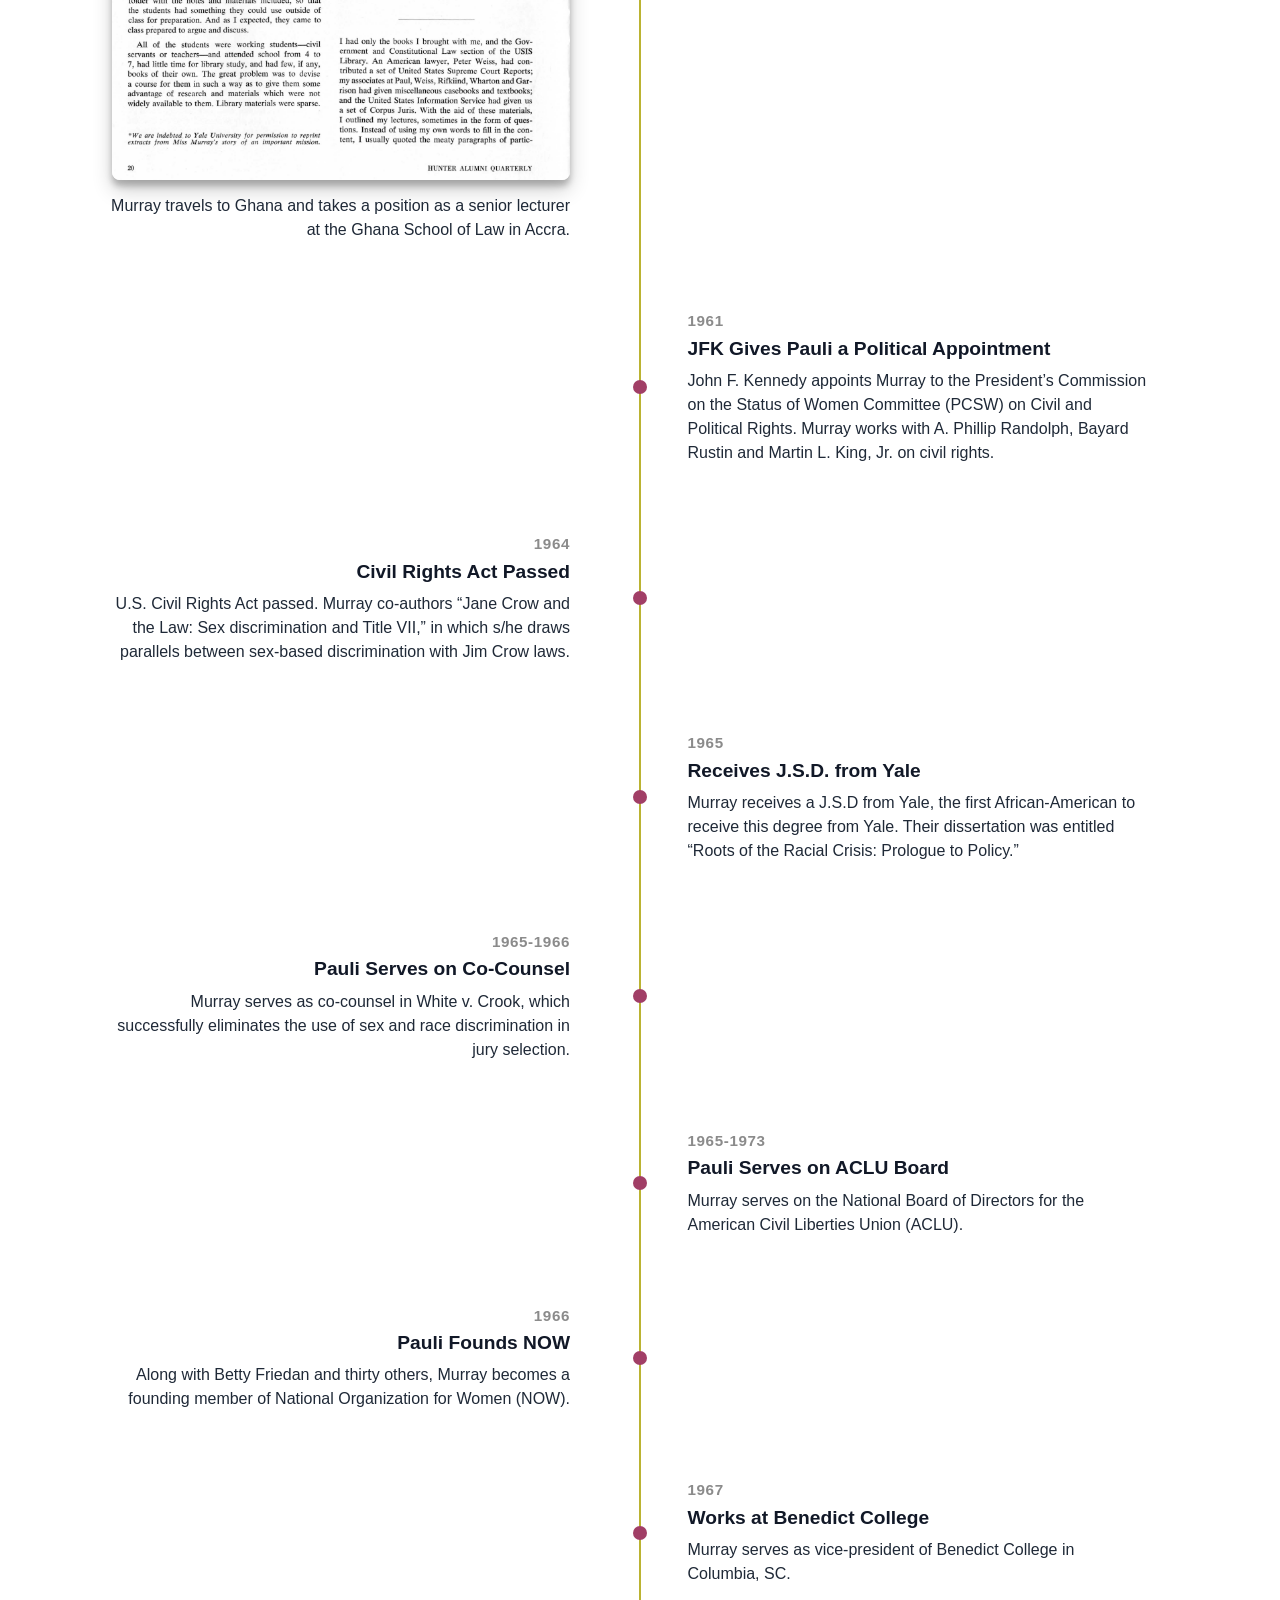
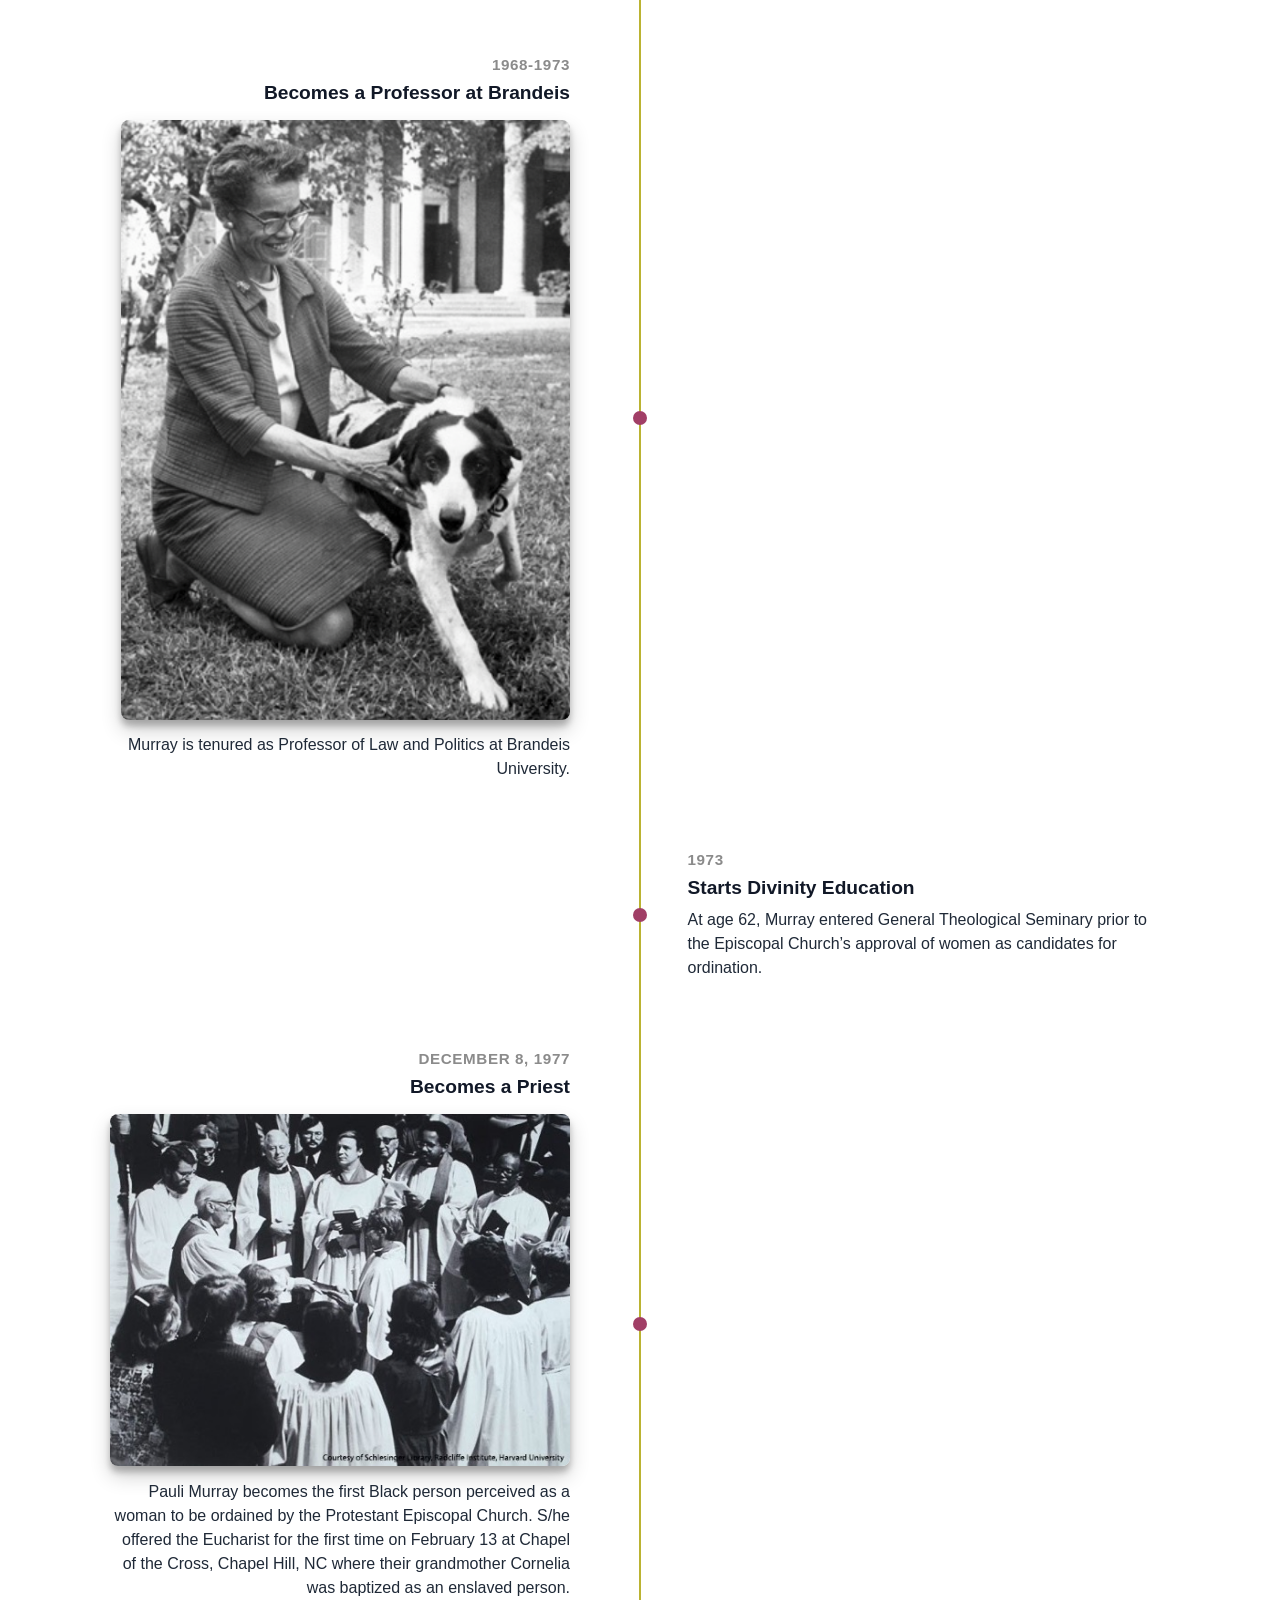
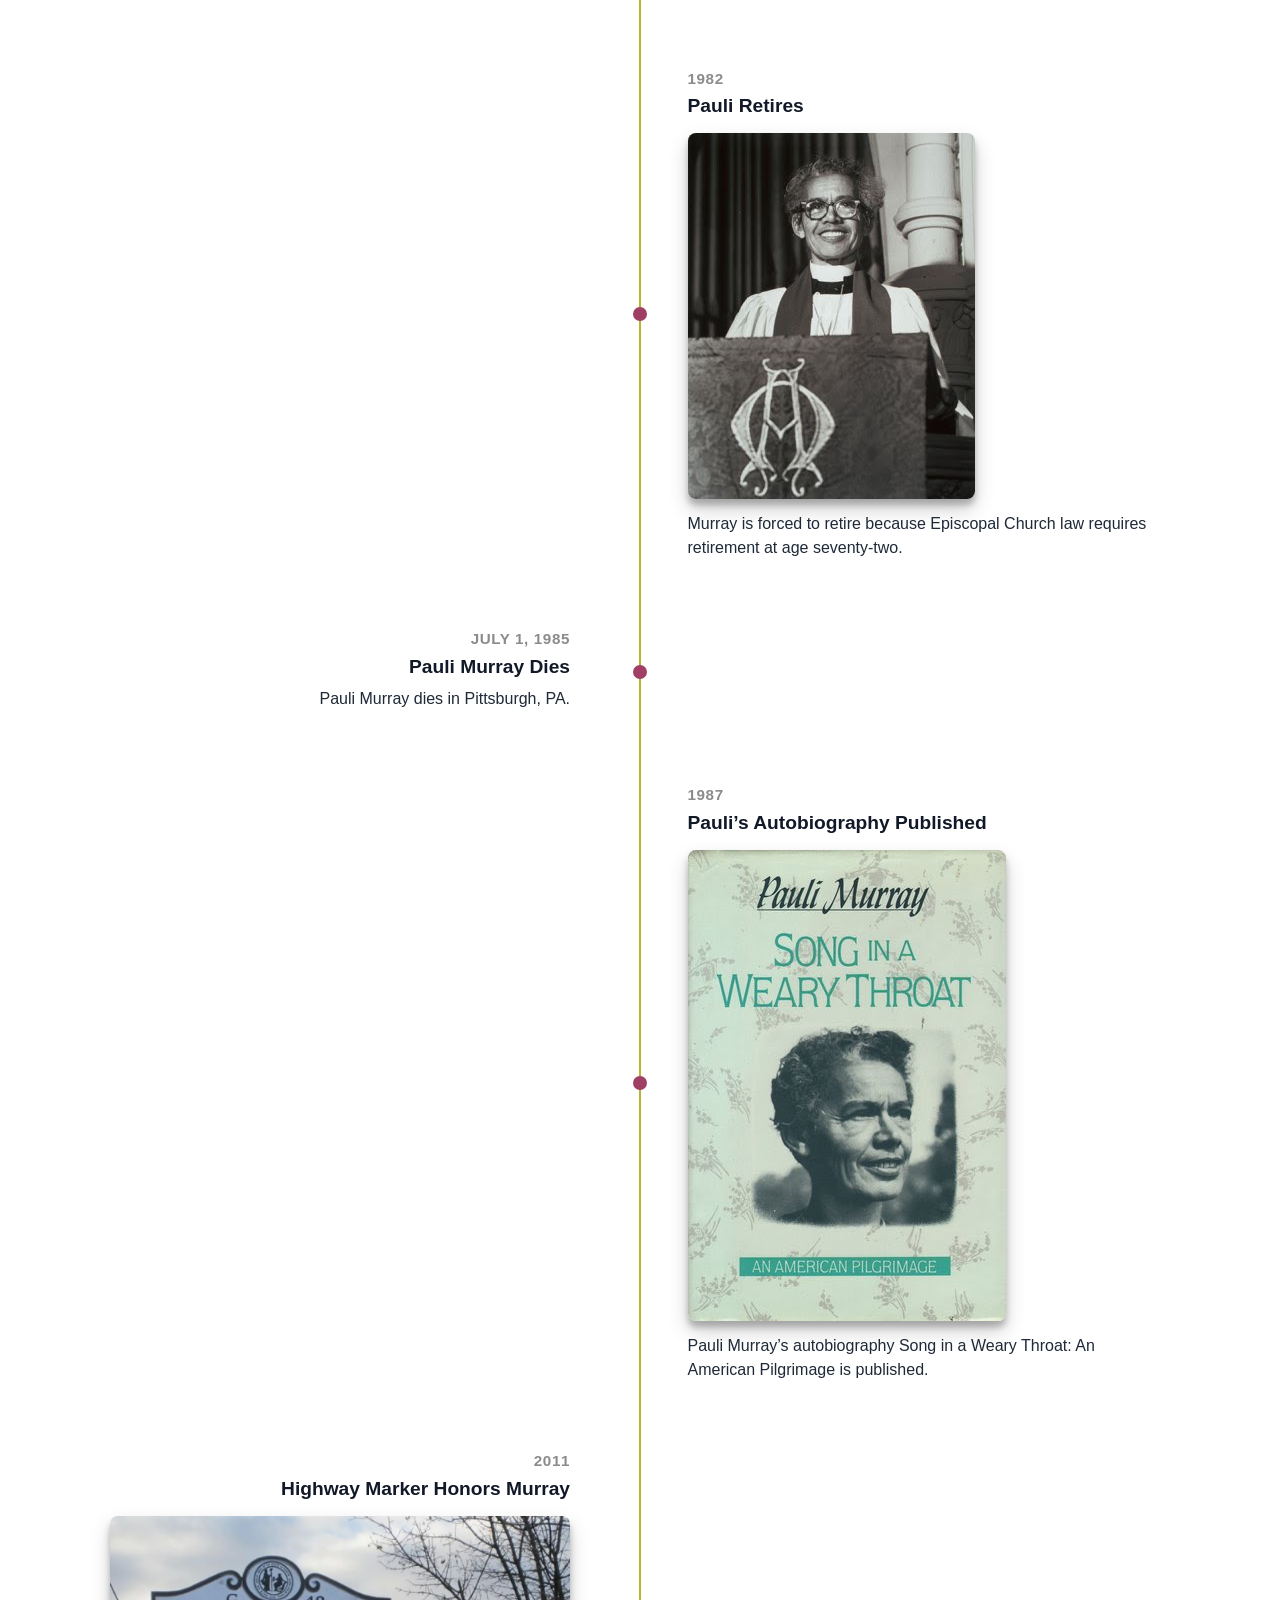
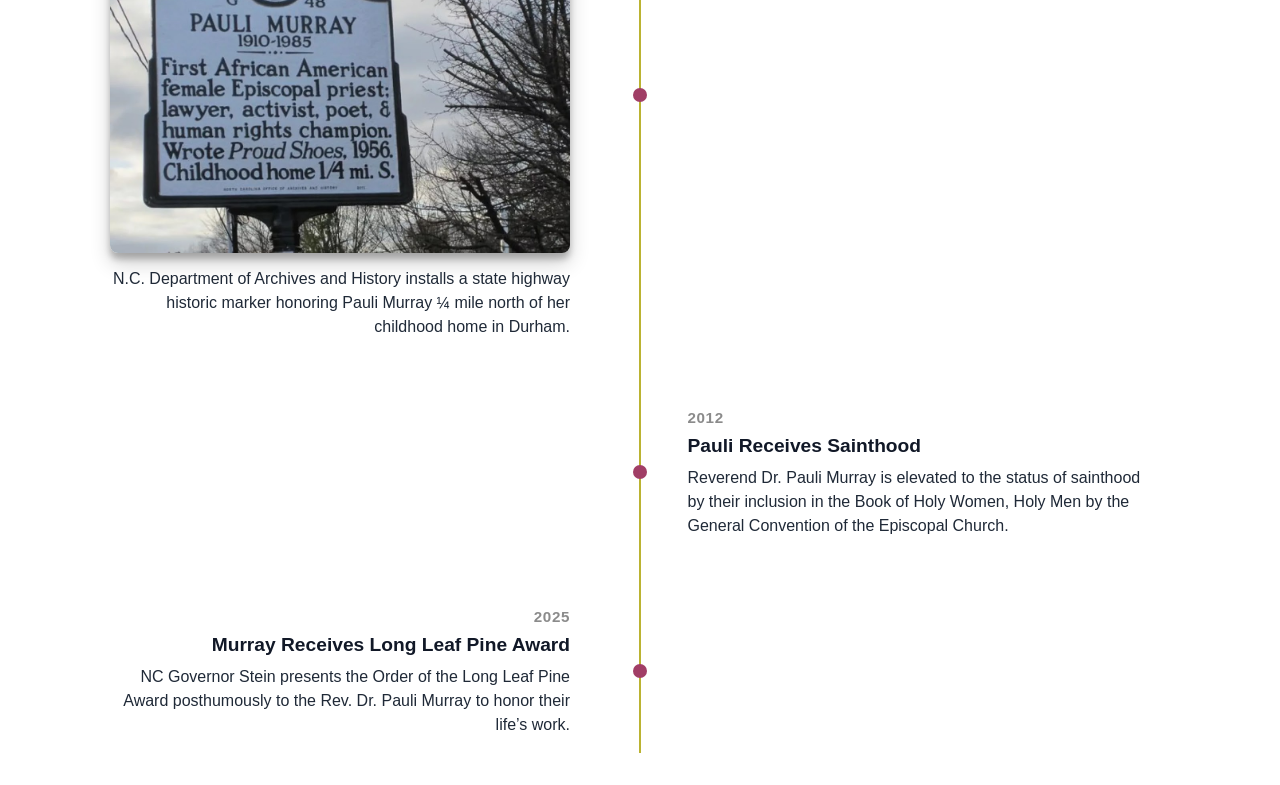
==== commit 730faa06: "offset fixed" ====
--- a/index.html
+++ b/index.html
@@ -56,7 +56,7 @@
       position: absolute;
       top: 0;
       bottom: 0;
-      left: 47.5%;
+      left: 50%;
       width: 2px;
       transform: translateX(-50%);
       background: var(--timeline-line-color);
@@ -65,7 +65,7 @@
 
     .timeline-event {
       display: grid;
-      grid-template-columns: 45% 5% 45%;
+      grid-template-columns: 47.5% 5% 47.5%;
       align-items: stretch;
       position: relative;
       min-height: 120px;
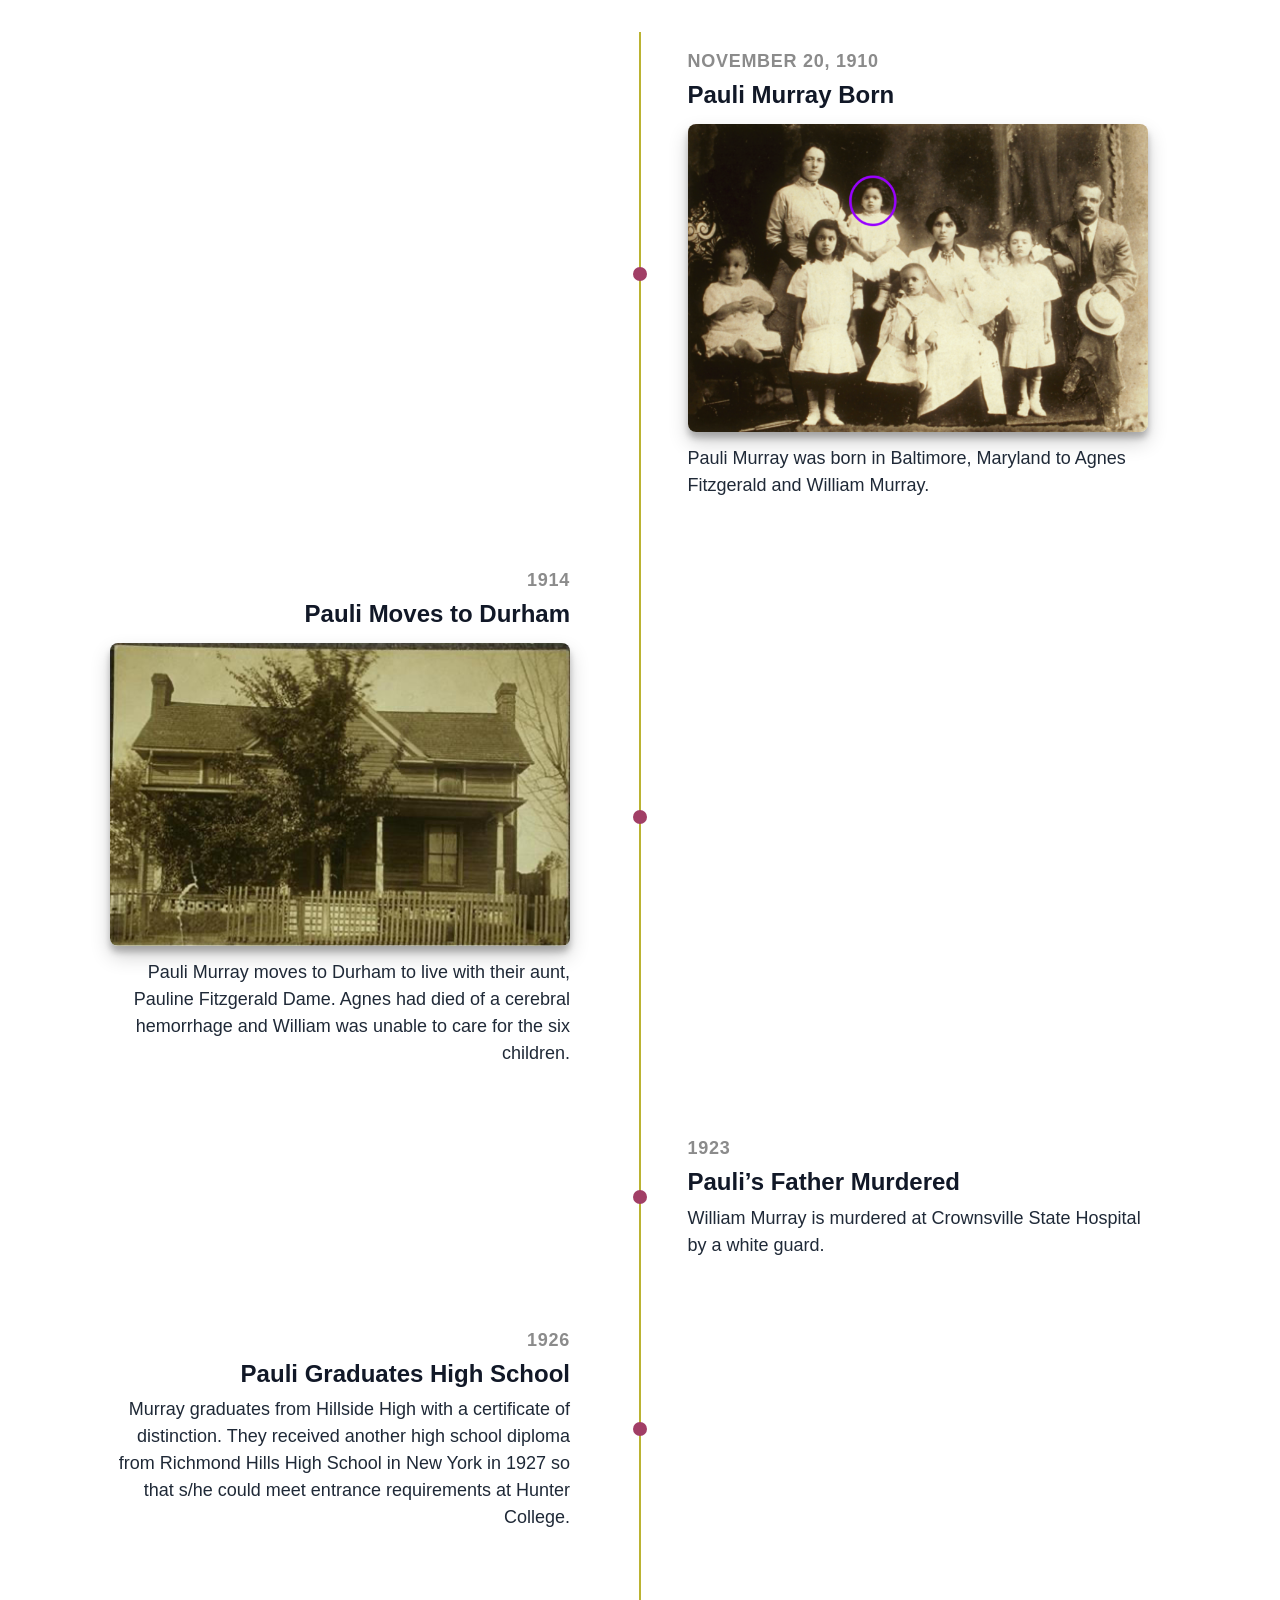
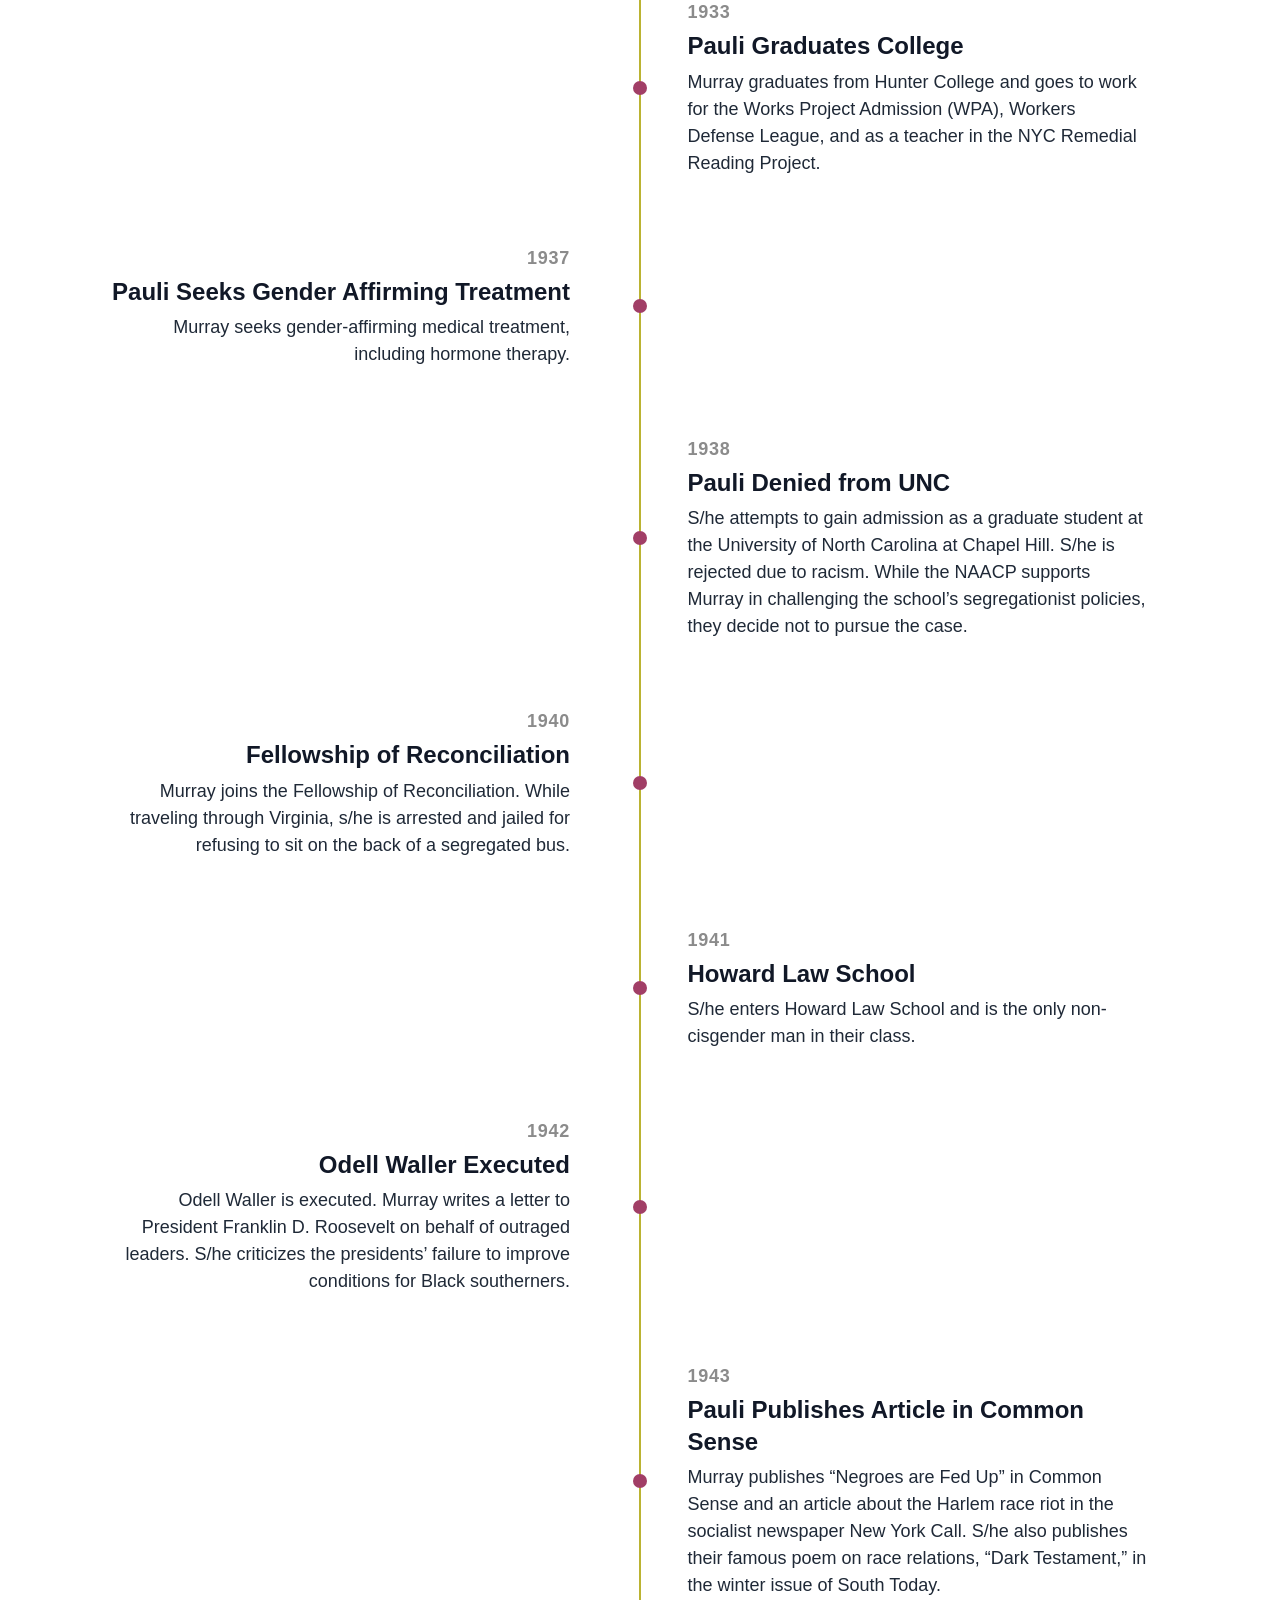
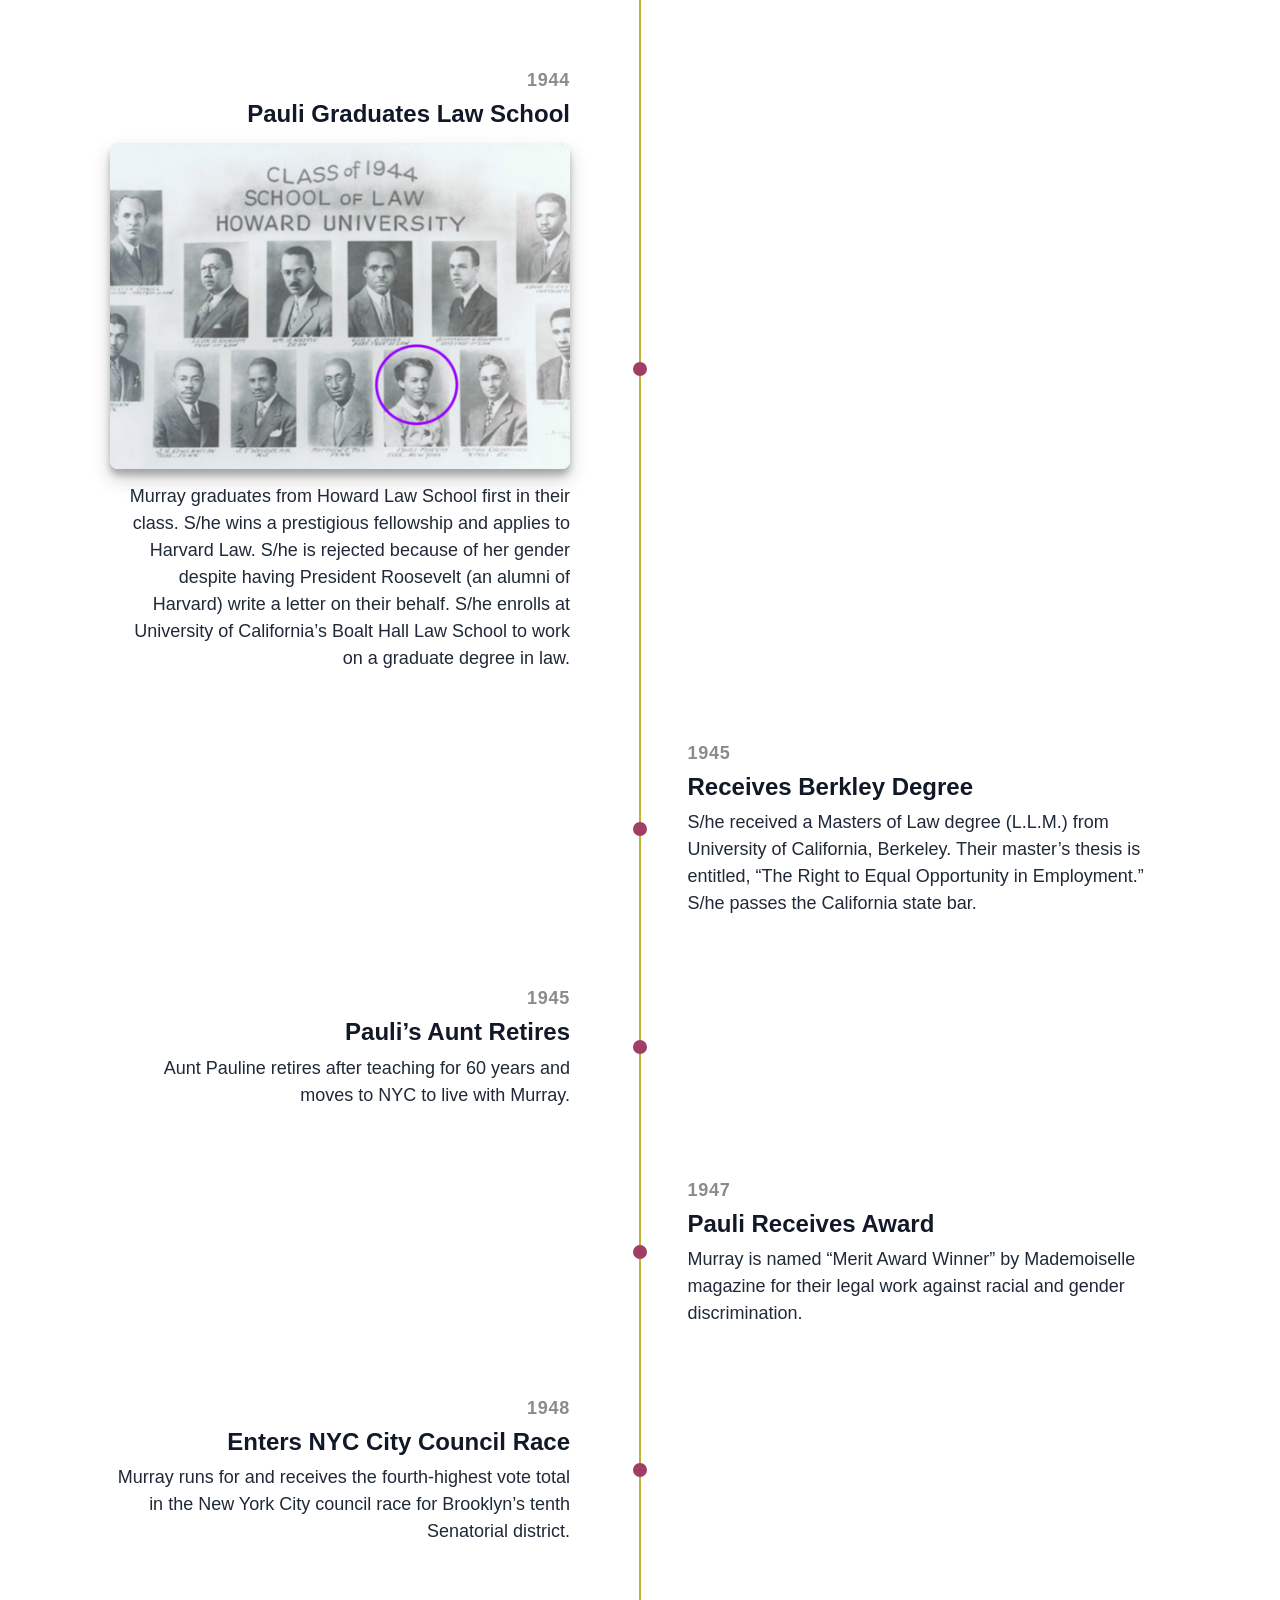
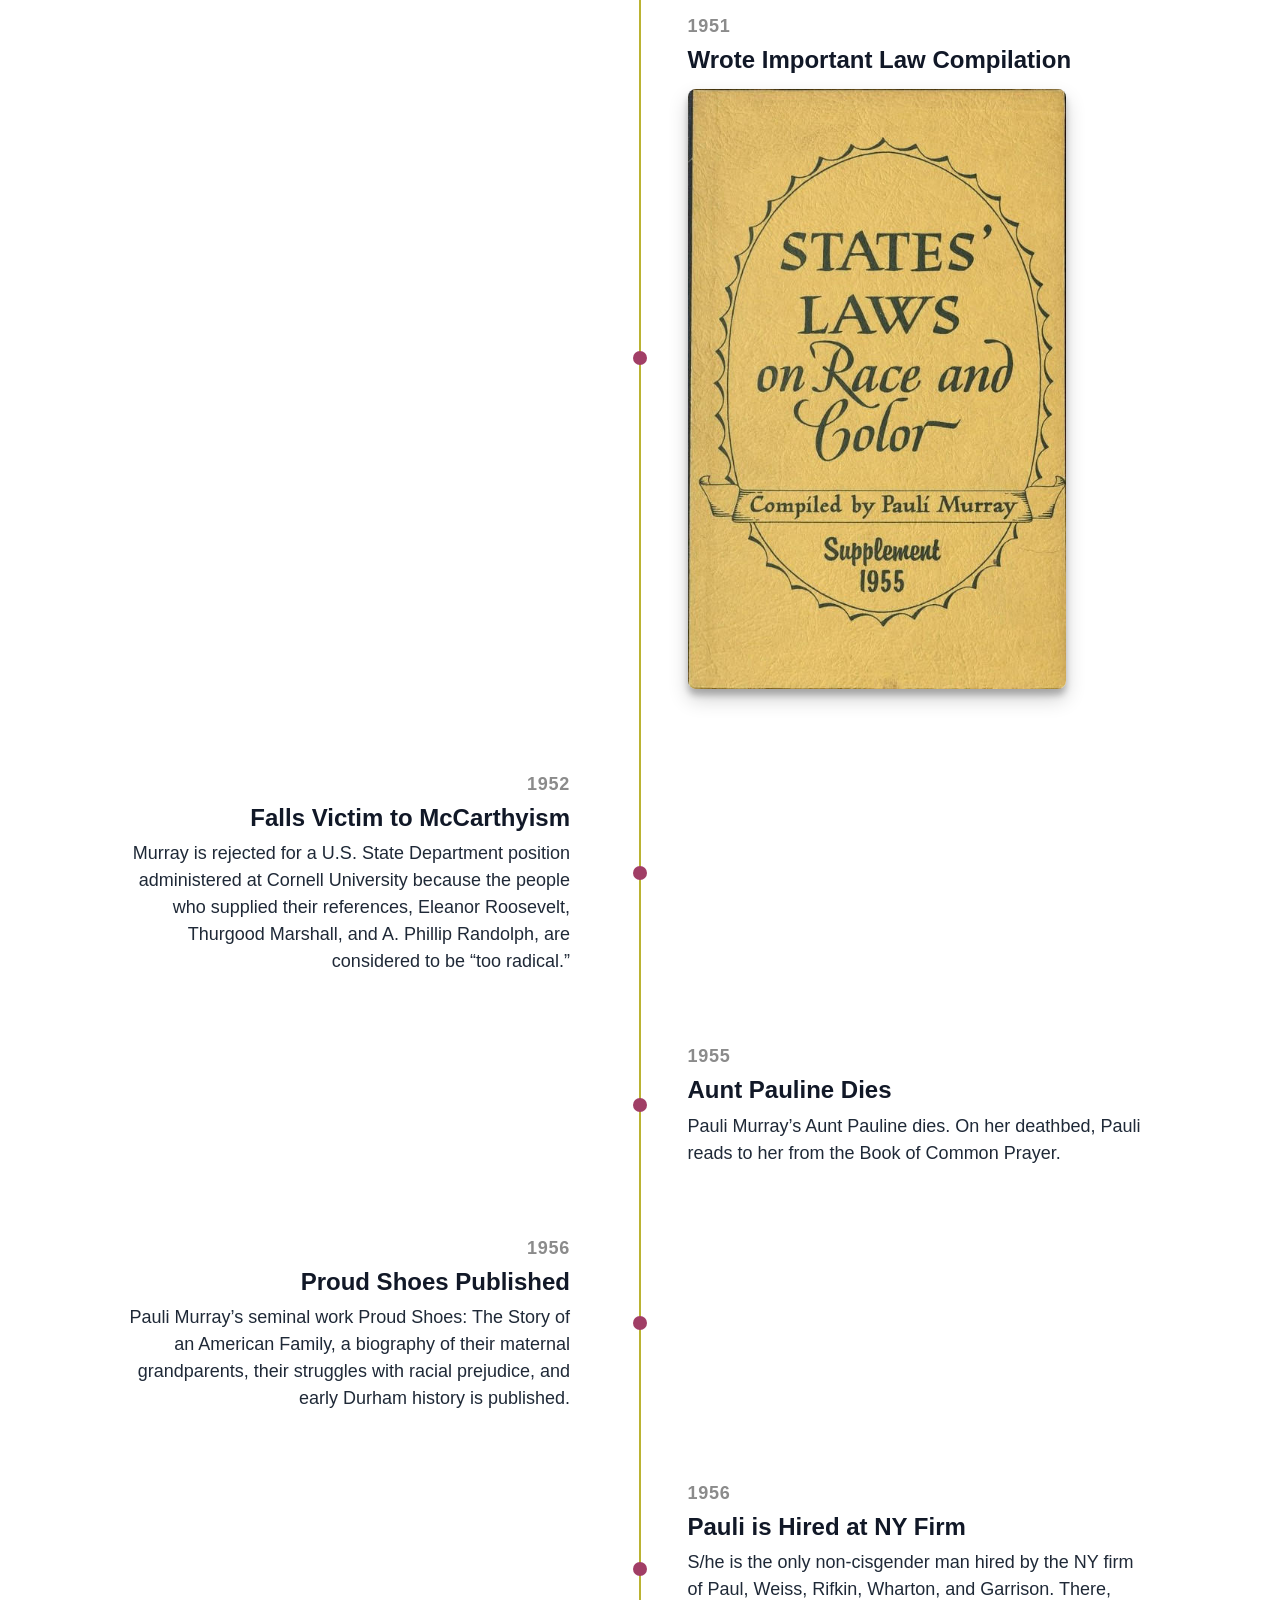
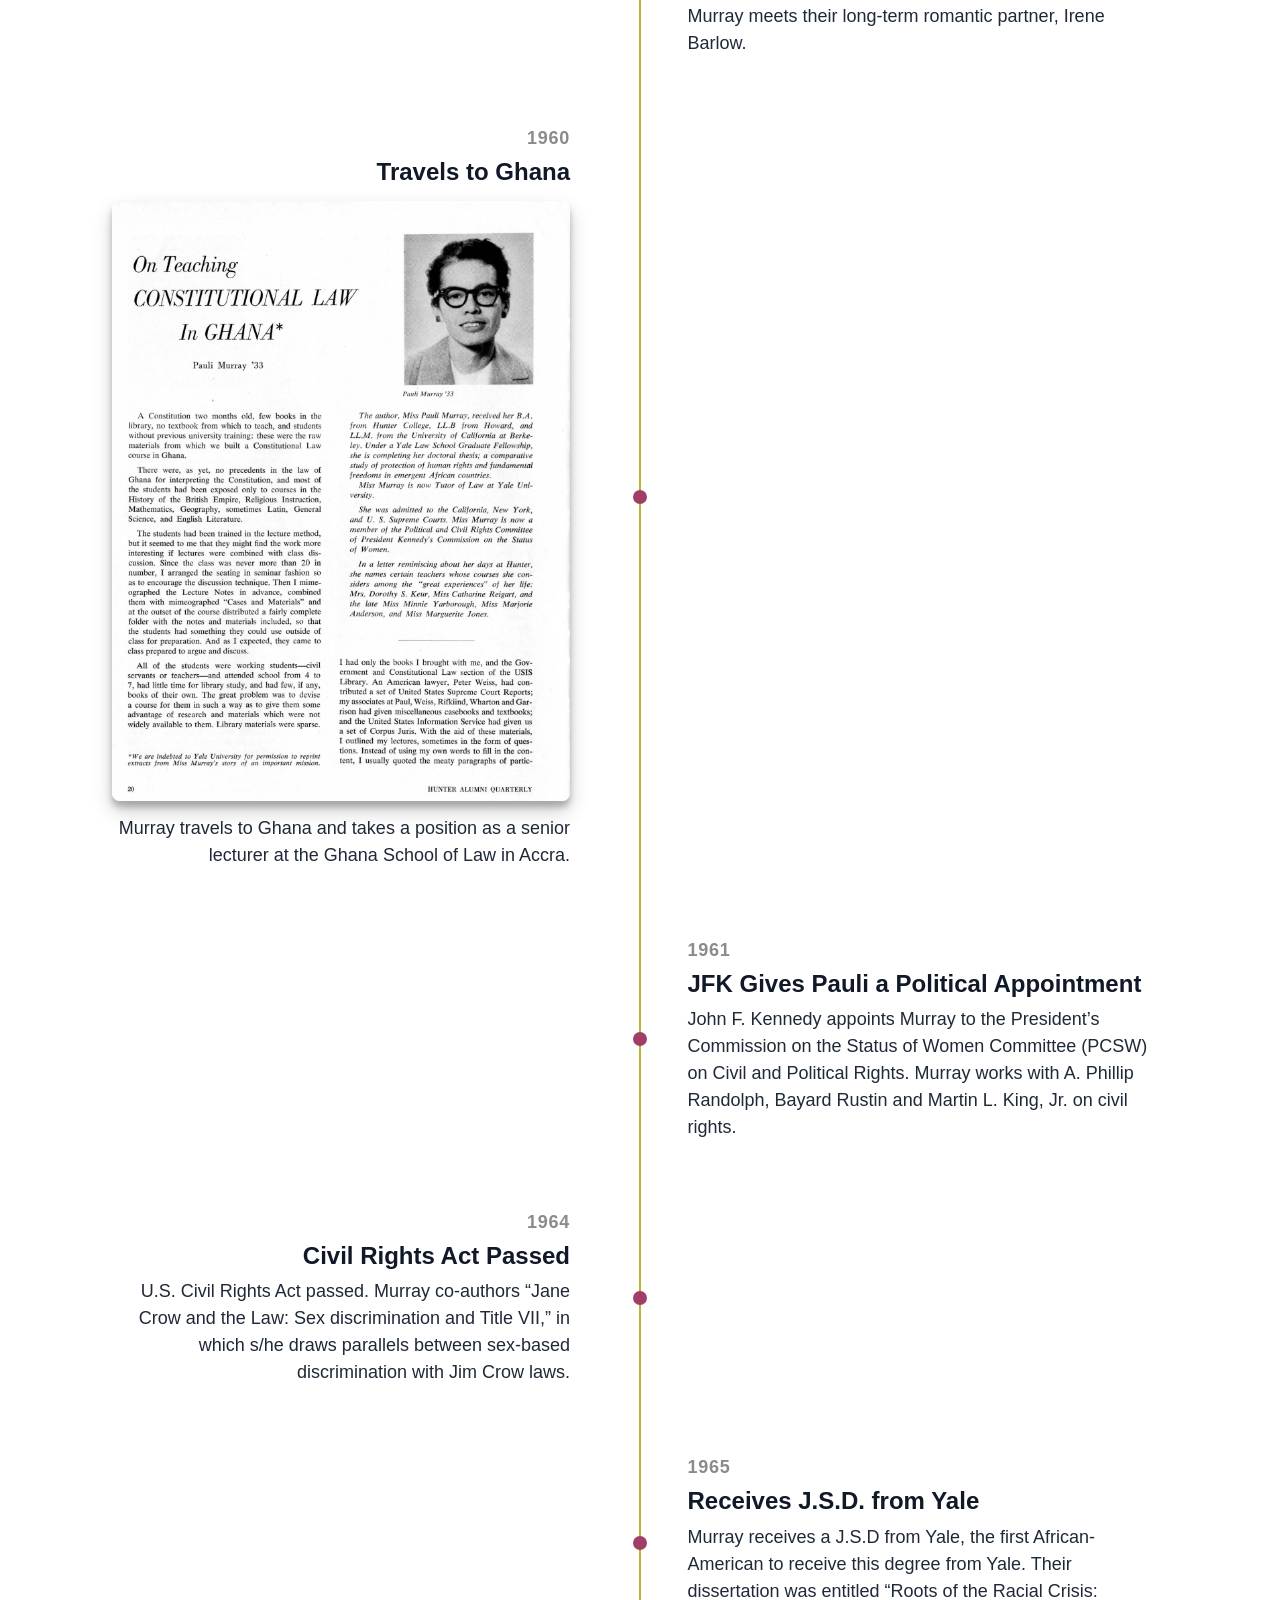
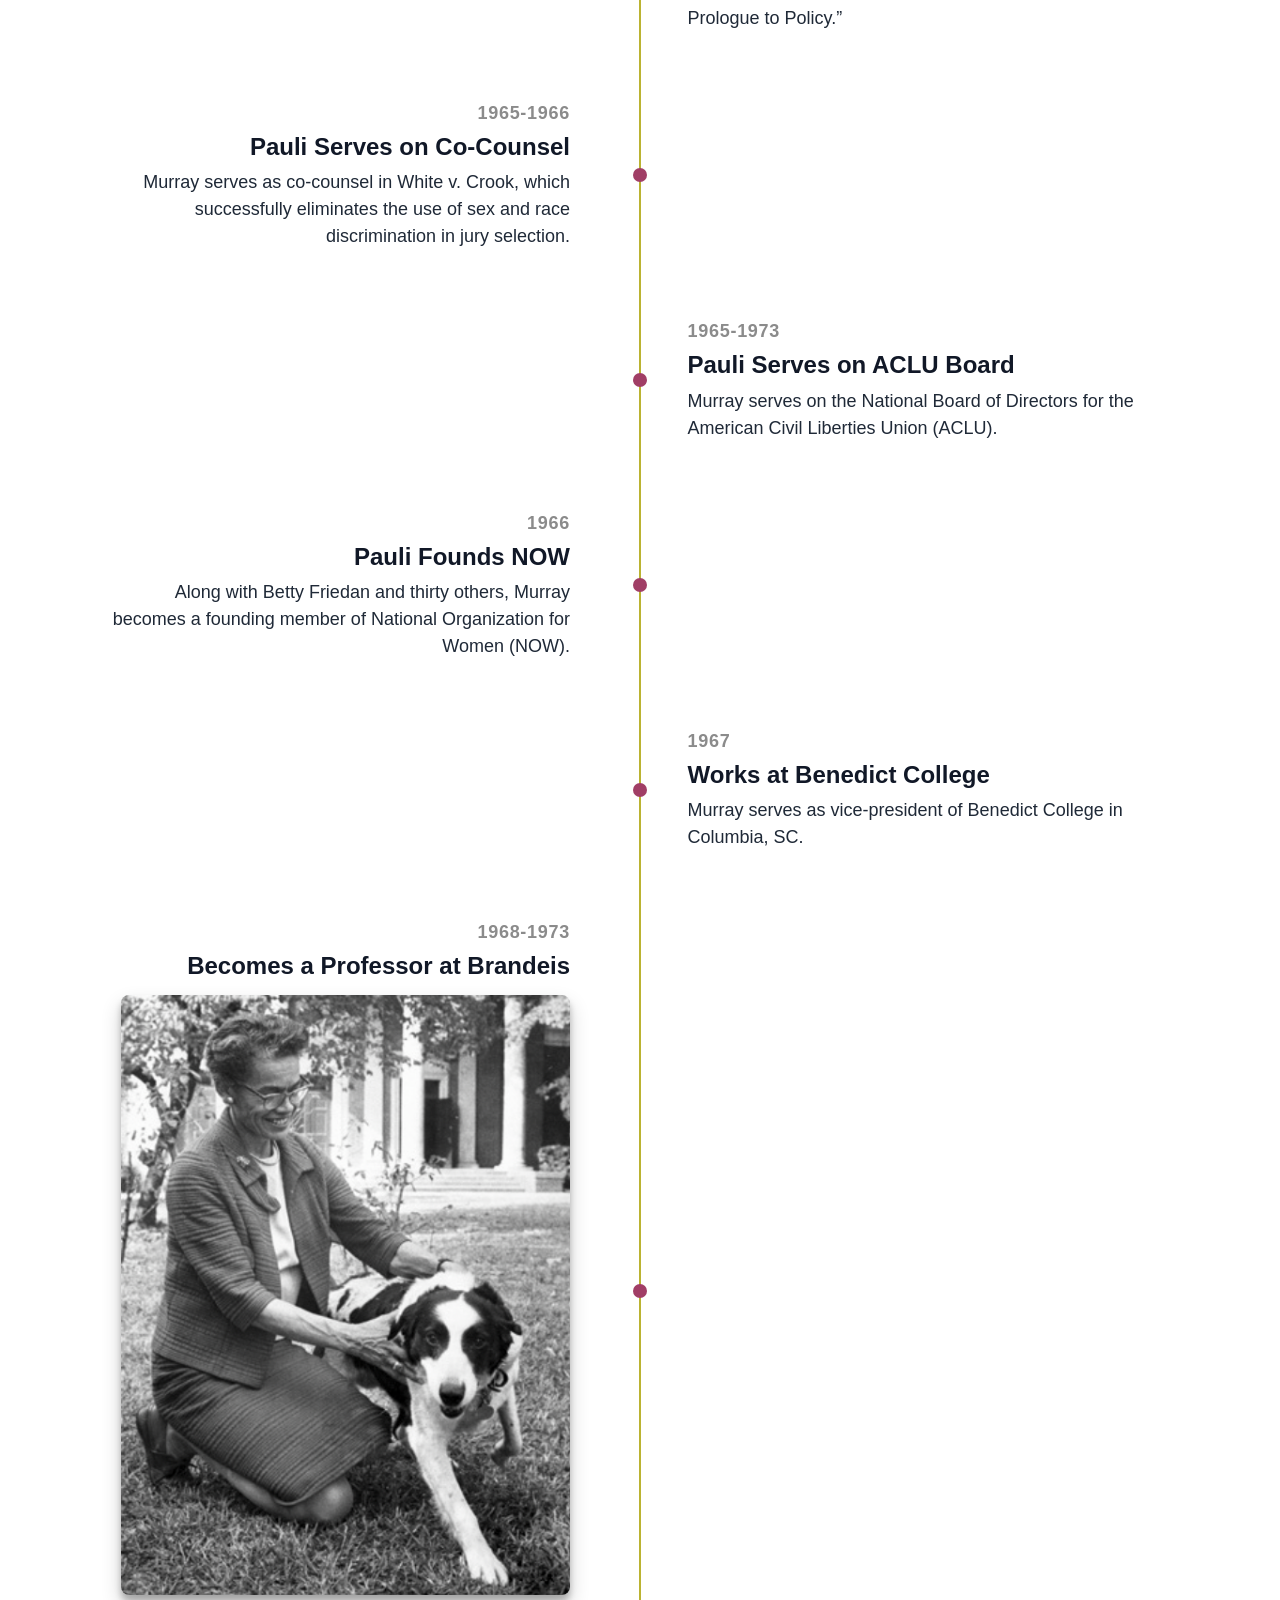
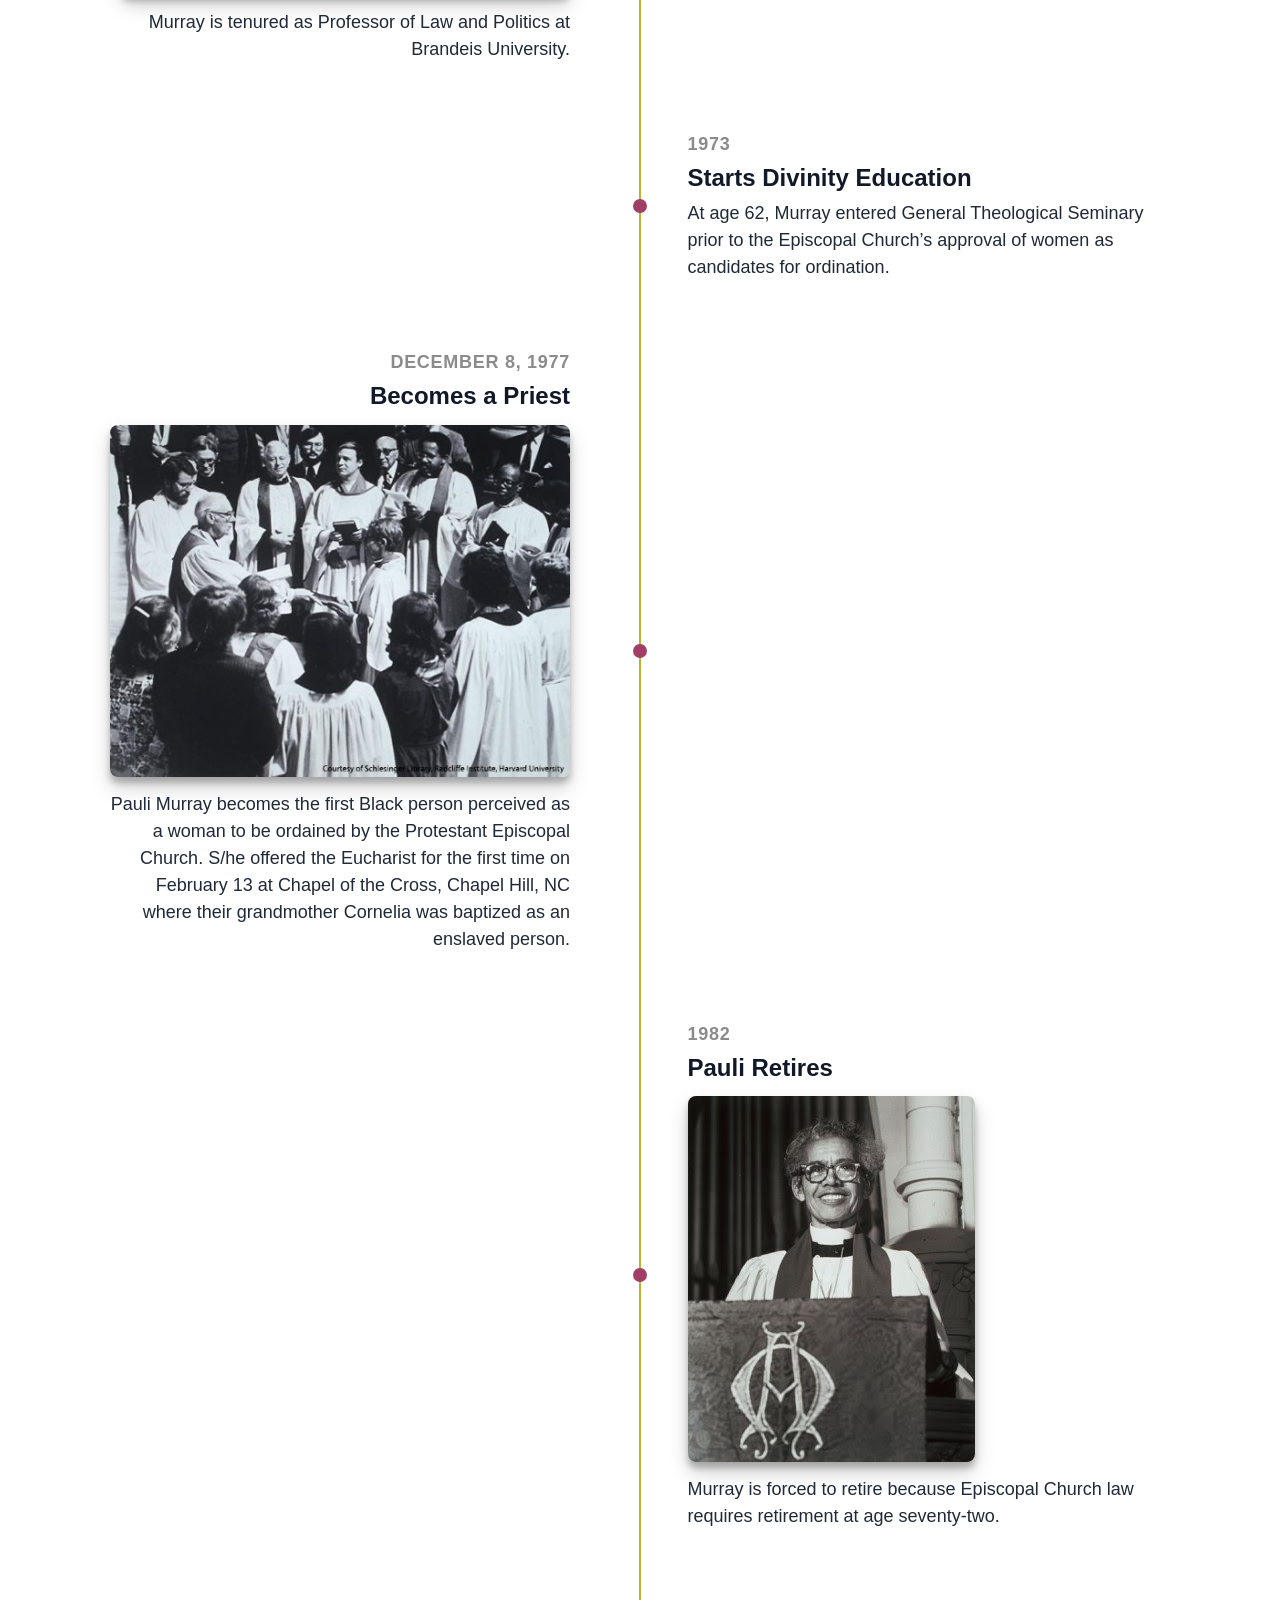
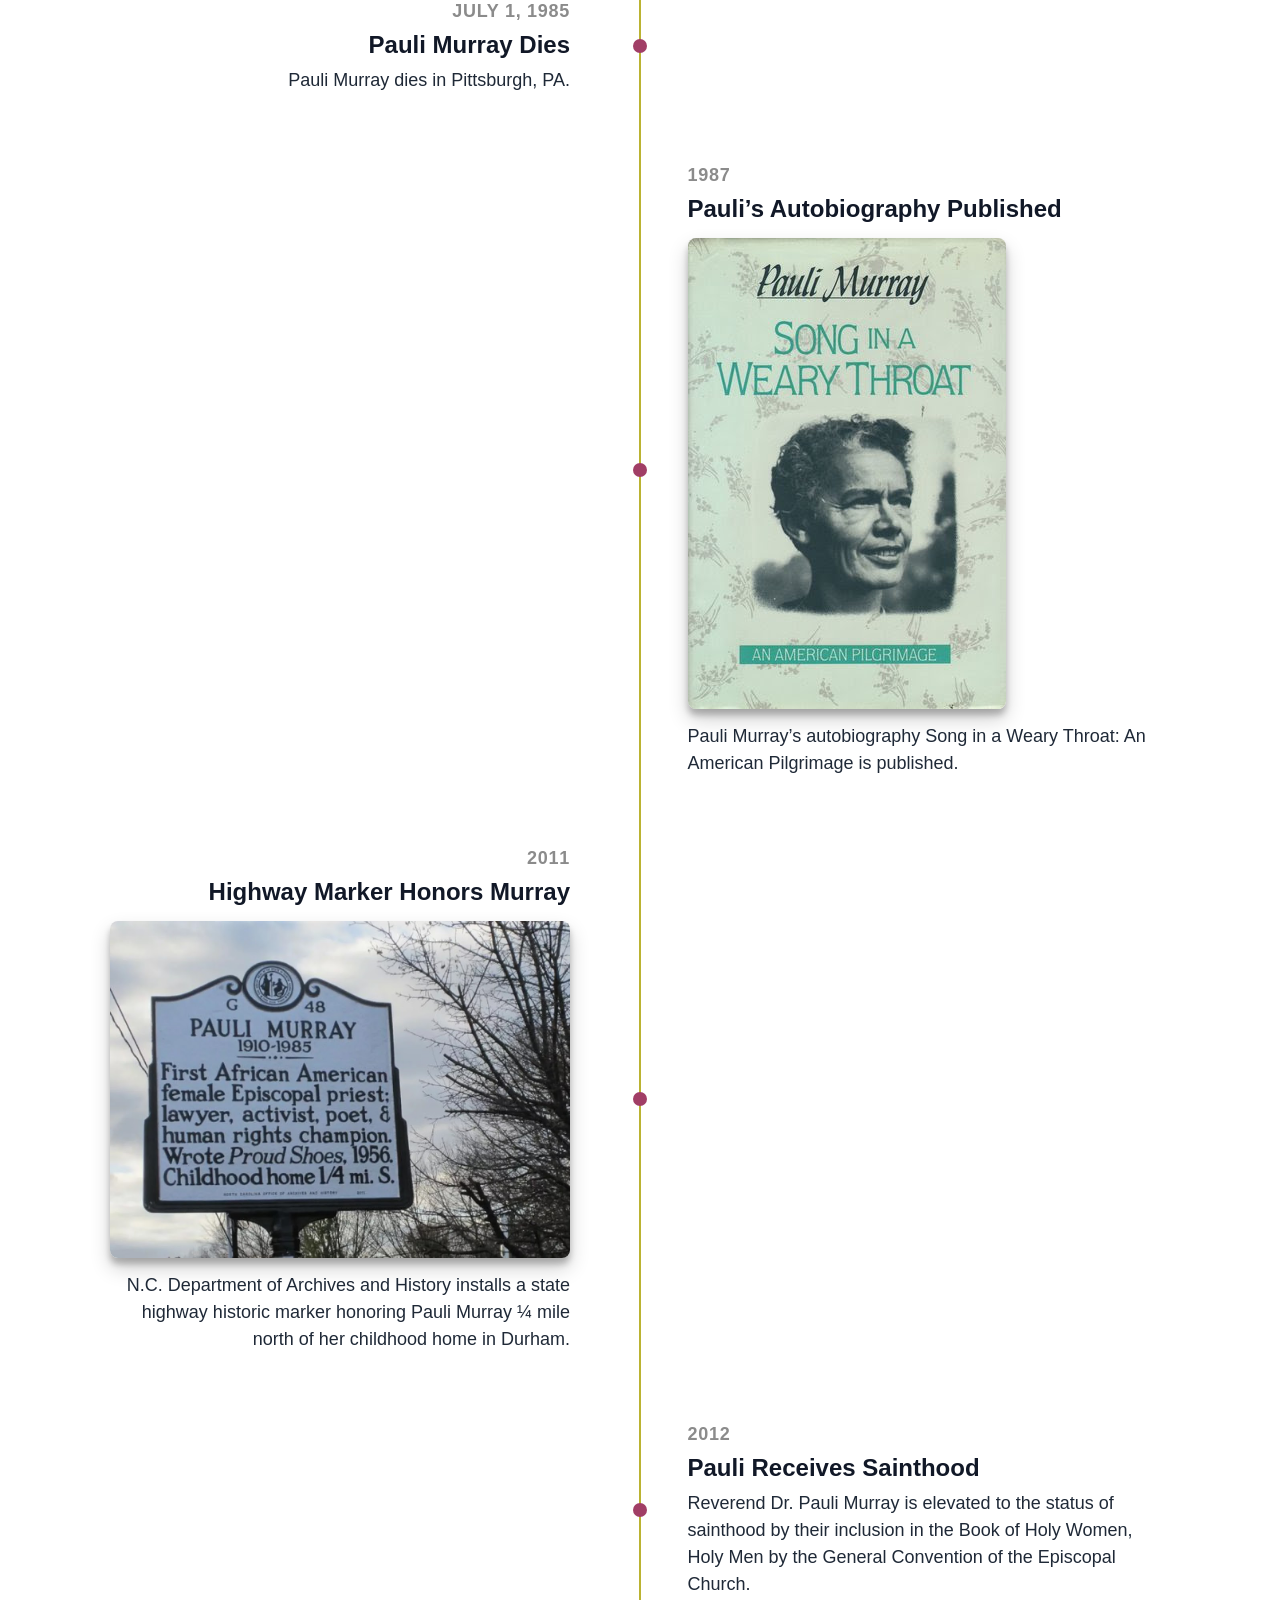
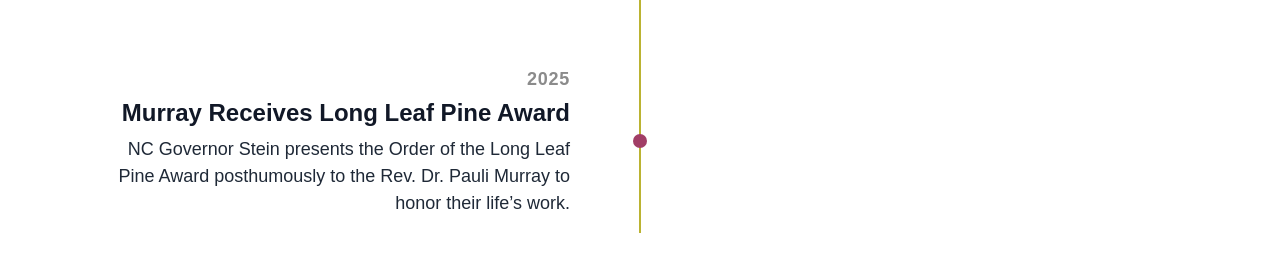
==== commit ebff6ebd: "made text bigger" ====
--- a/index.html
+++ b/index.html
@@ -15,10 +15,10 @@
       --mobile-column-max: 400px;
       --desktop-img-max-height: 600px;
       --mobile-img-max-height: 350px;
-      --year-size: 0.95rem;
       --year-color: #8B8B8B;
-      --title-size: 1.2rem;
-      --description-size: 1rem;
+      --year-size: 18px;
+      --title-size: 24px;
+      --description-size: 18px;
       --body-text: #111827;
       --bg: #ffffff;
     }
@@ -28,7 +28,7 @@
     body {
       margin: 0;
       padding: 2rem 1rem;
-      font-family: "Avenir Next", "Segoe UI", Helvetica, Arial, sans-serif;
+      font-family: "Helvetica Neue", Helvetica, Arial, sans-serif;
       color: var(--body-text);
       background: var(--bg);
       line-height: 1.5;
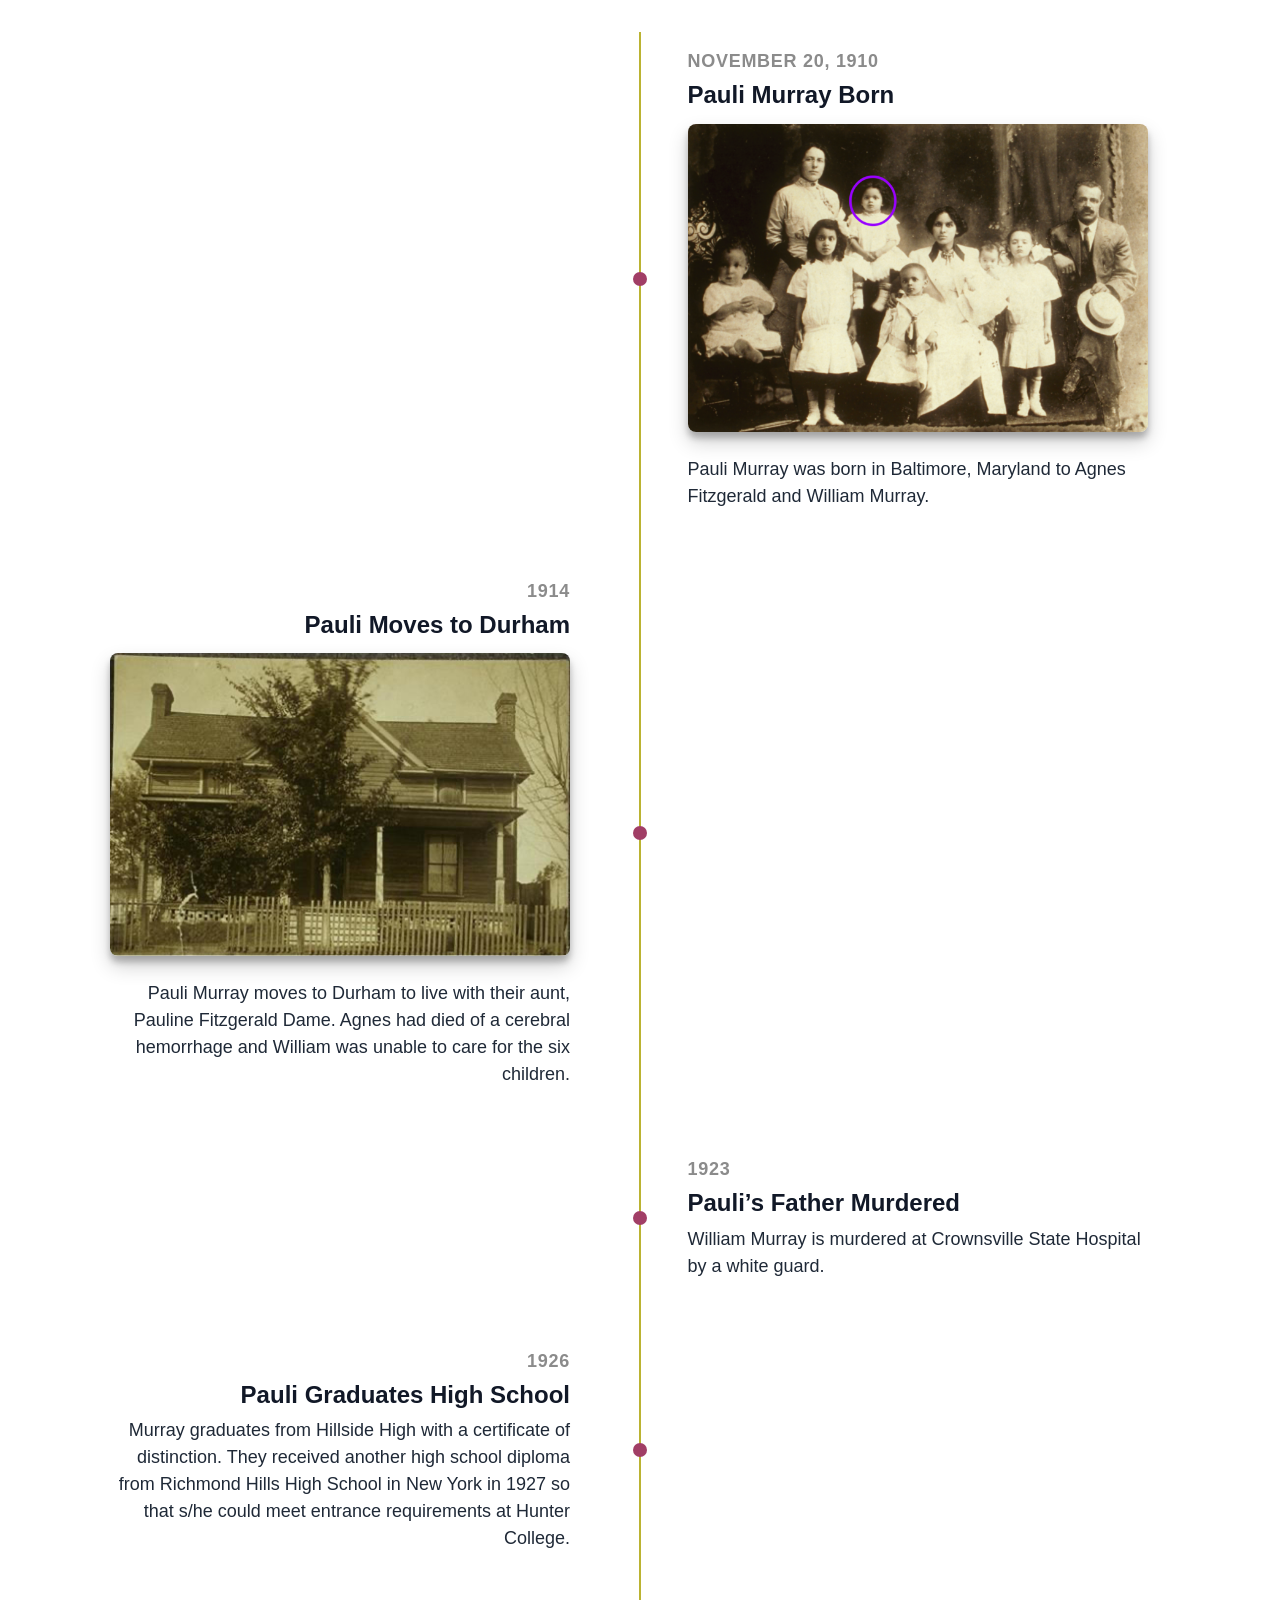
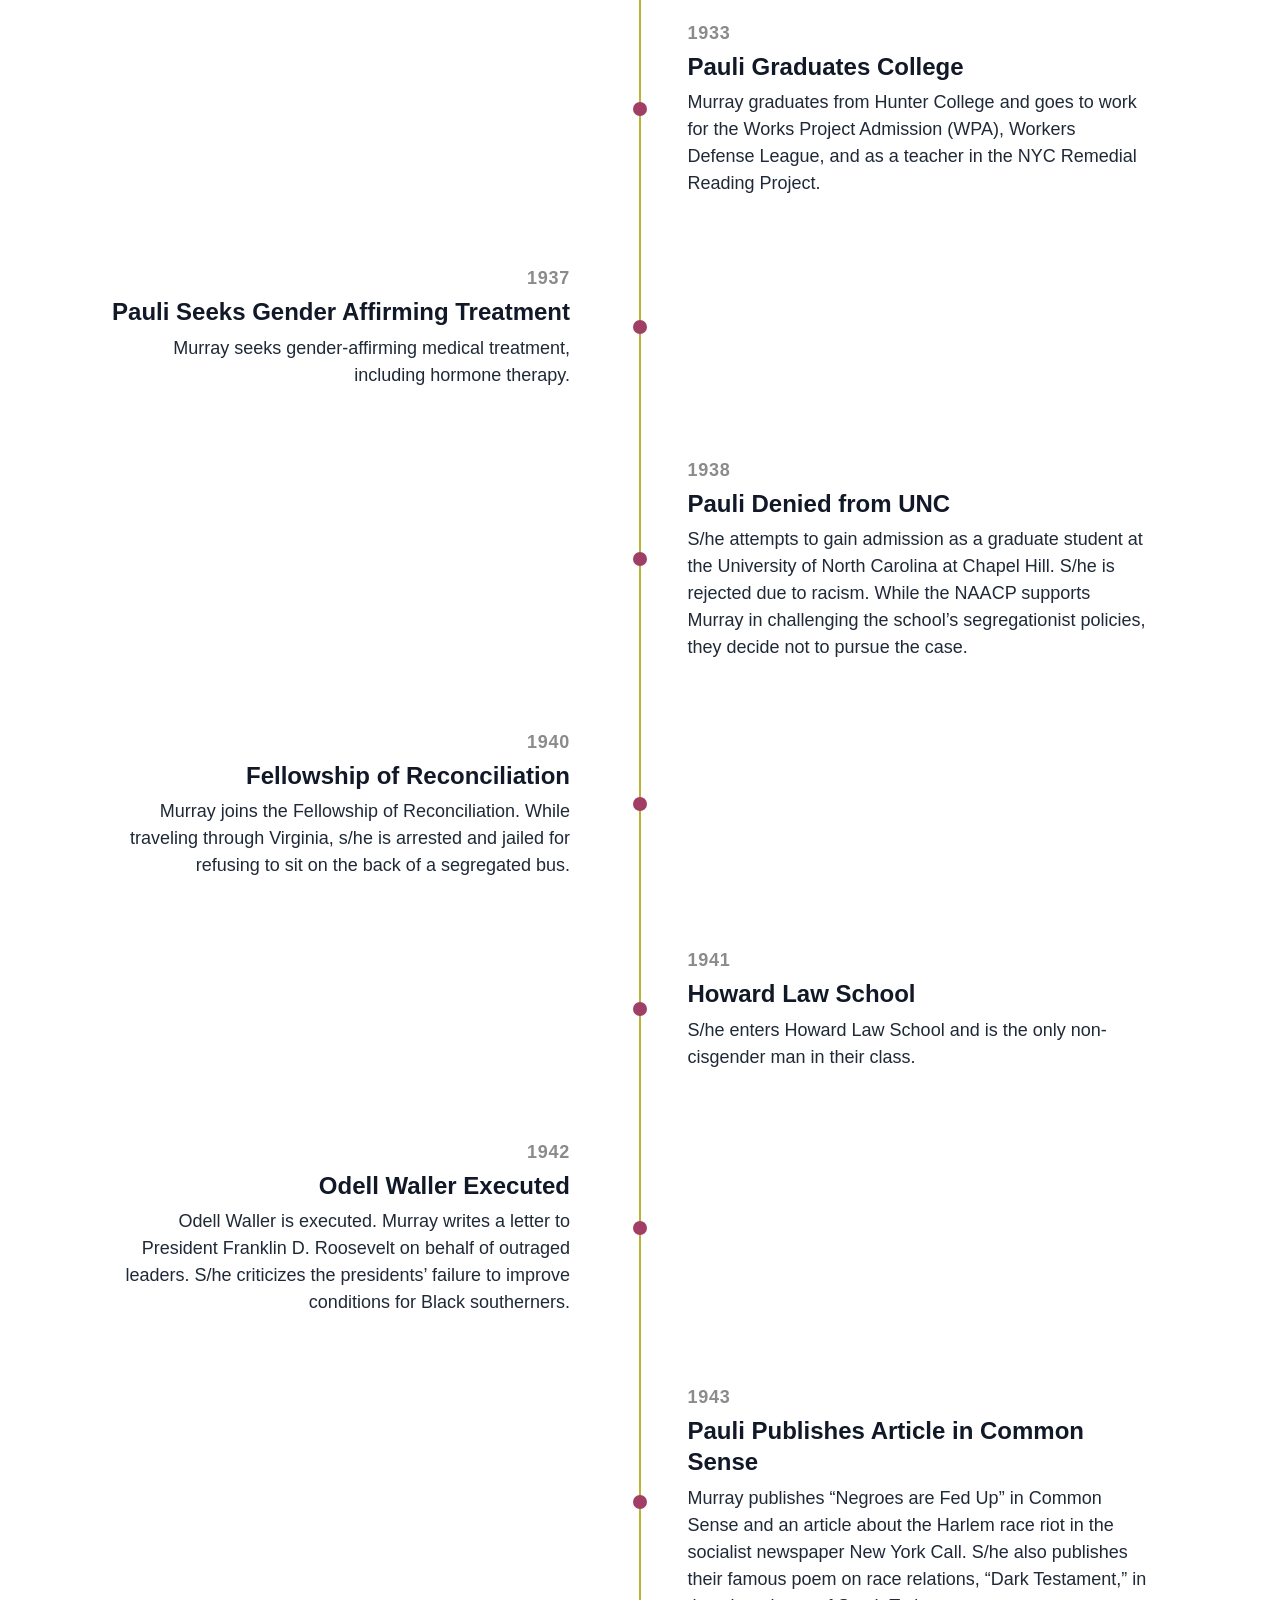
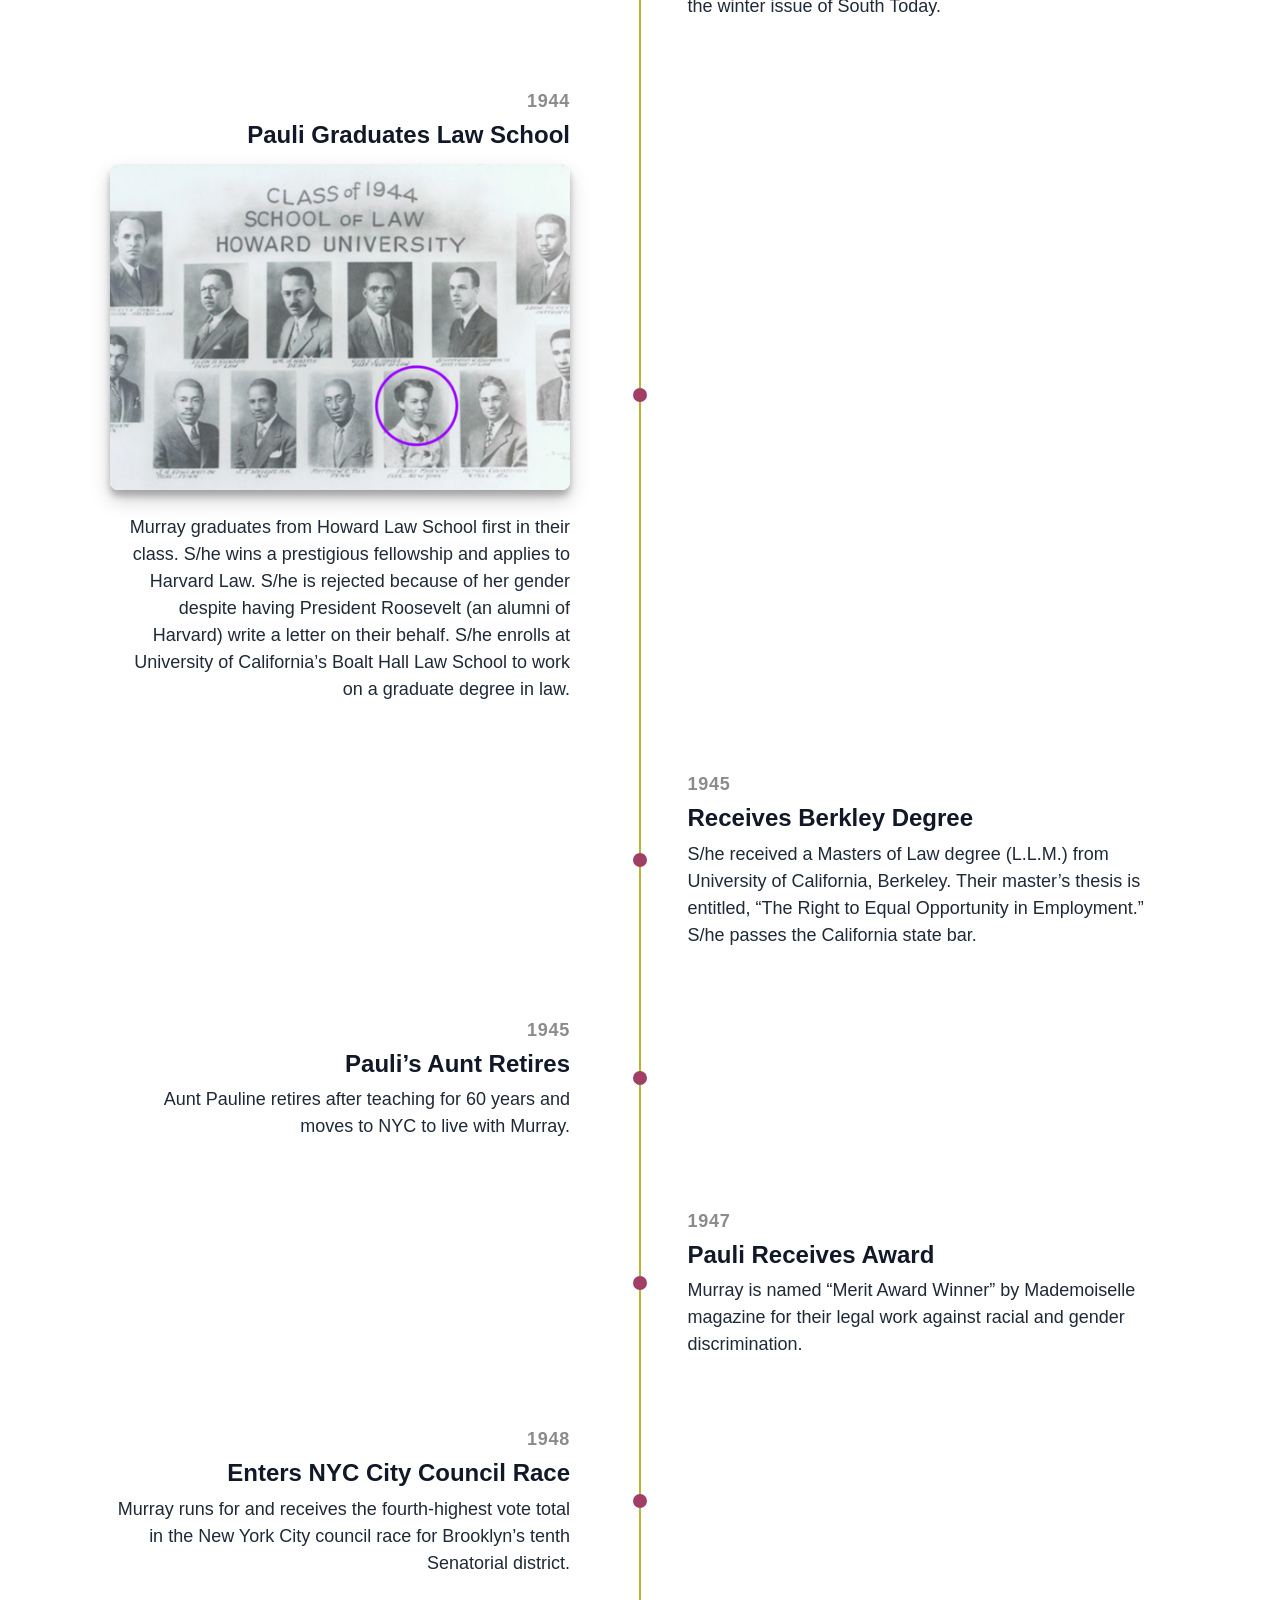
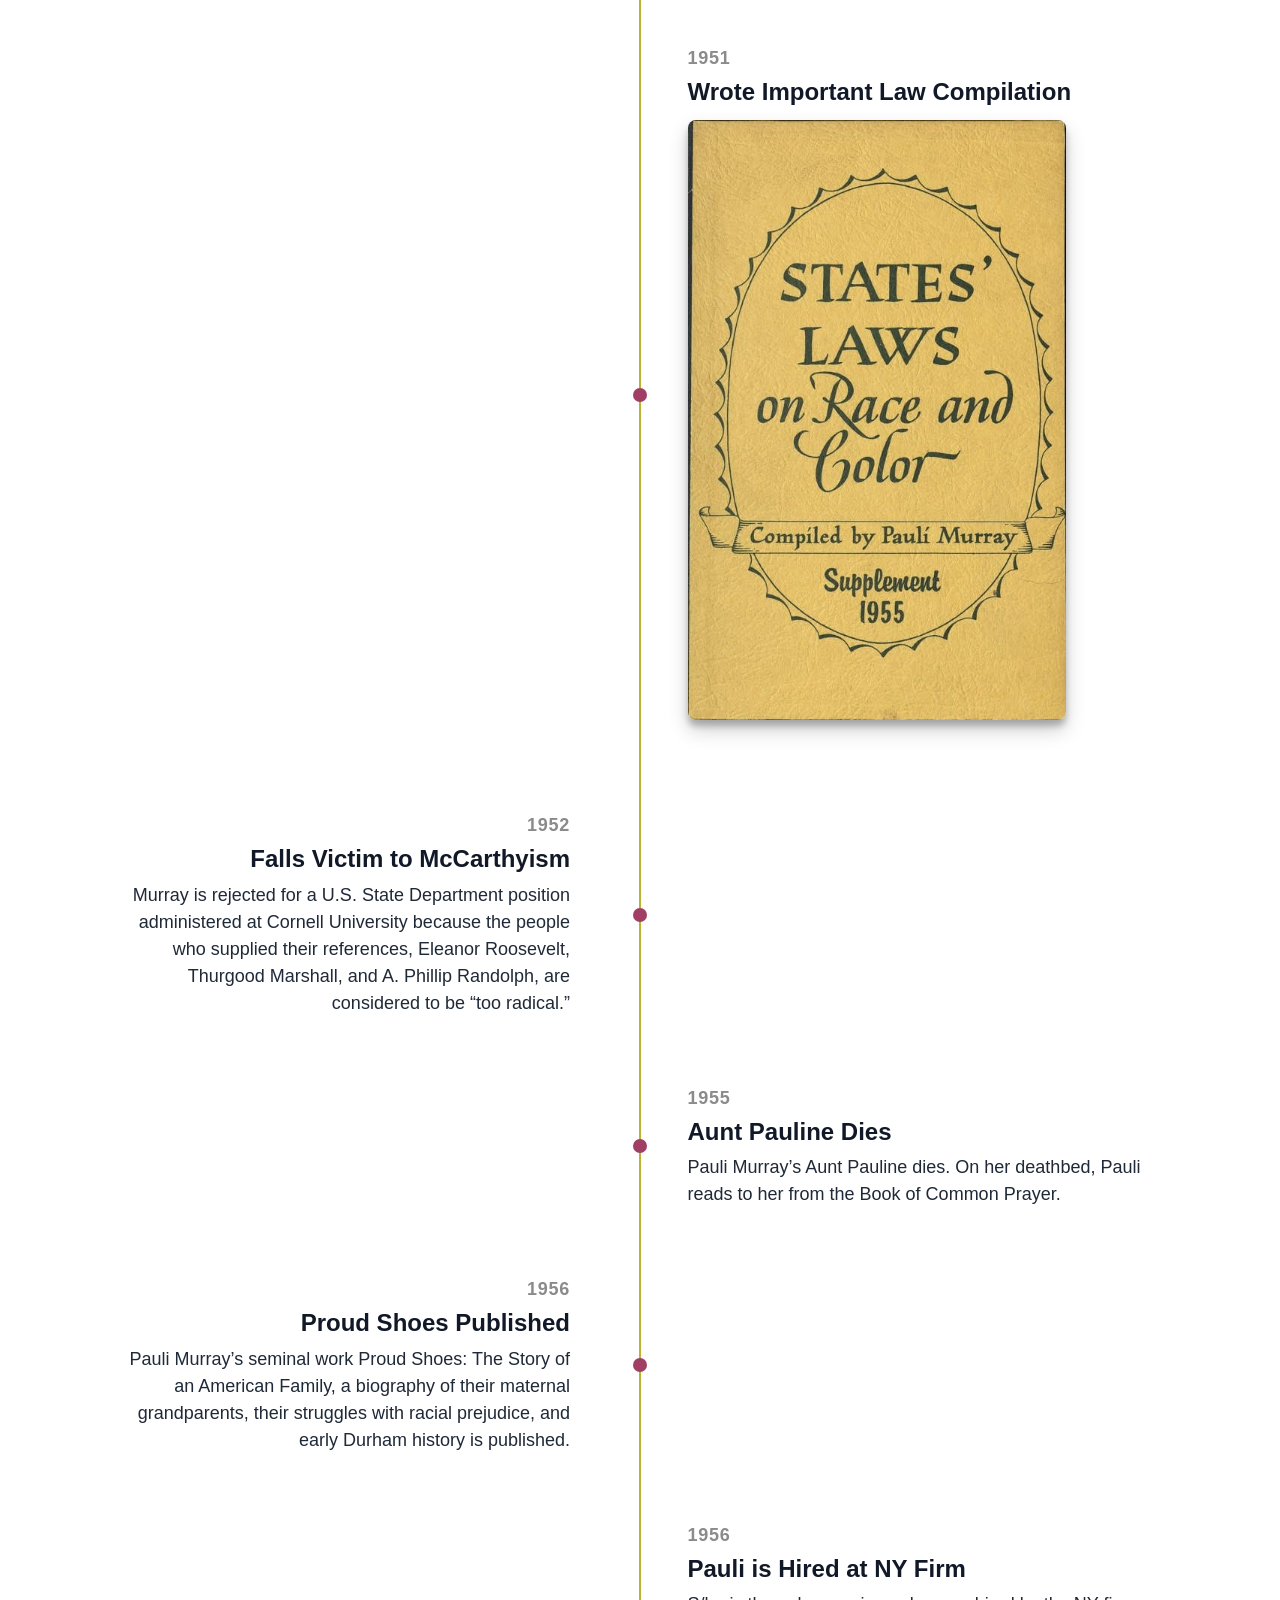
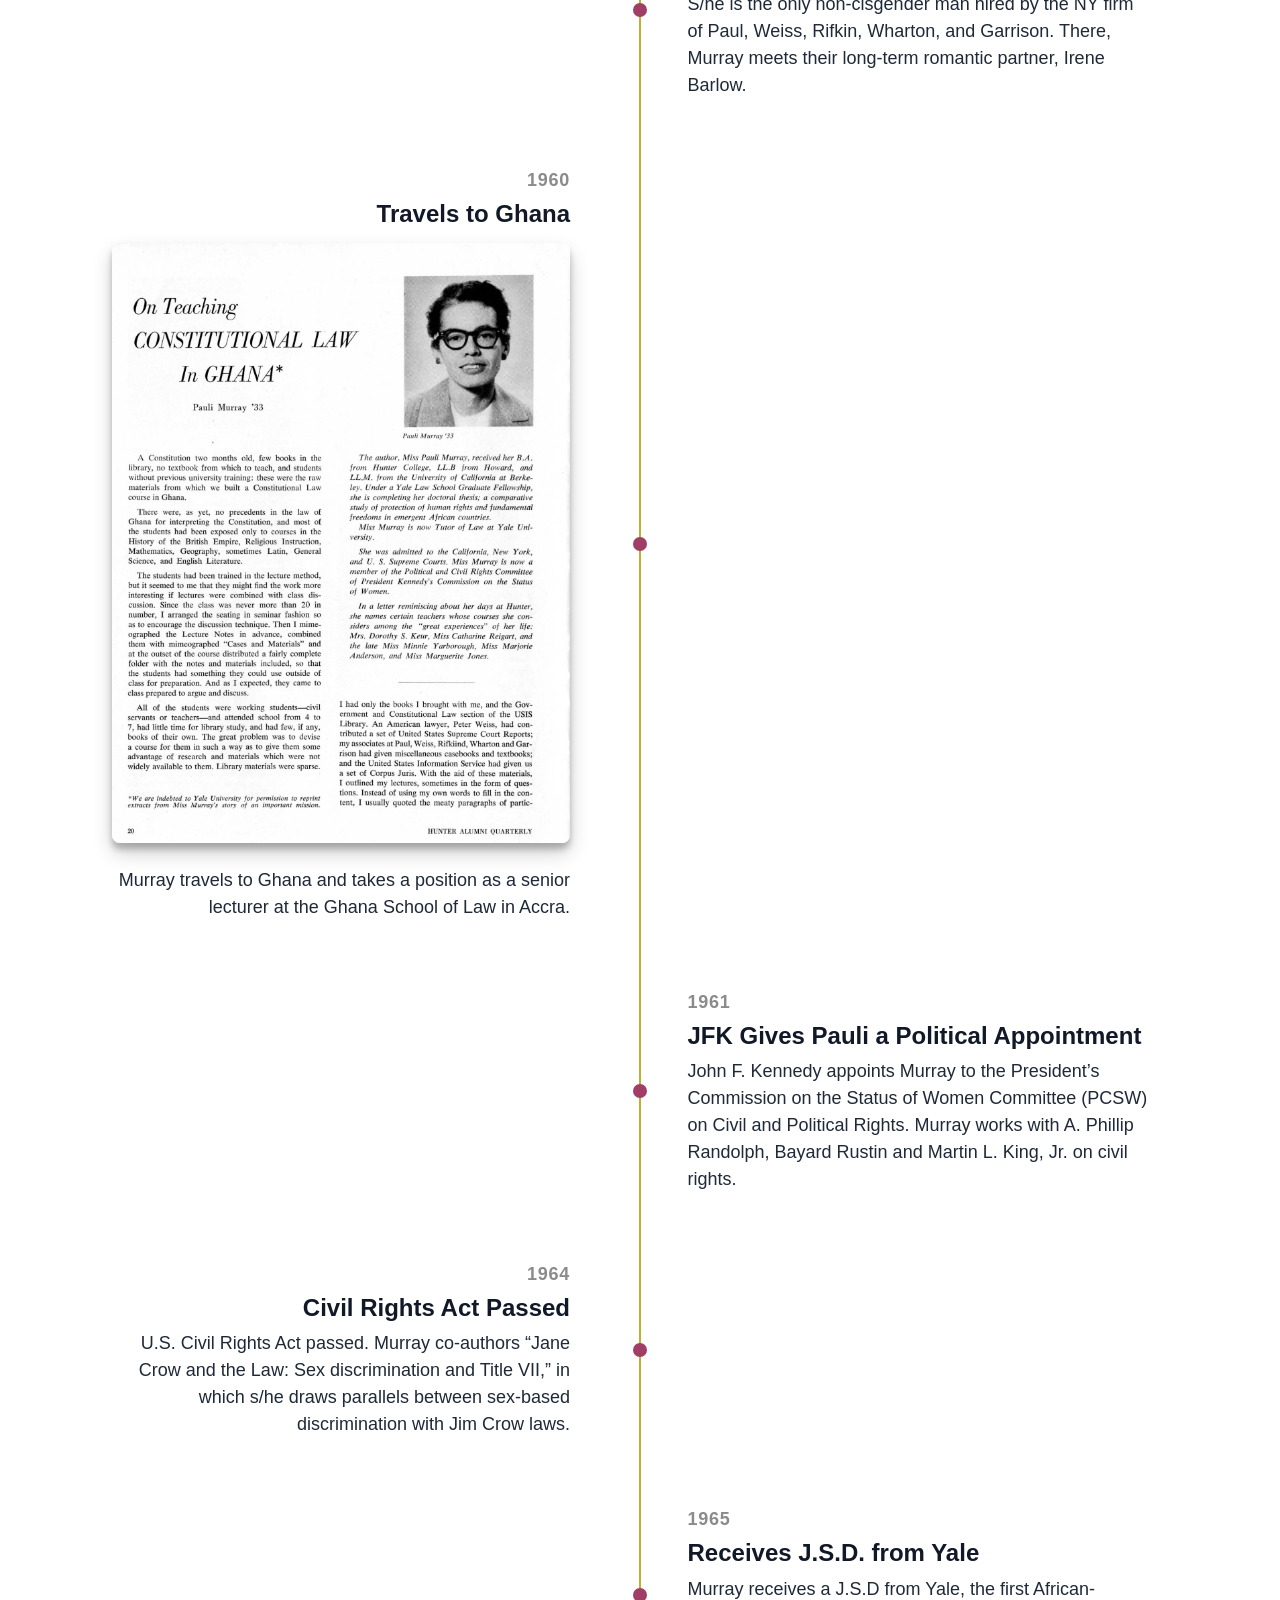
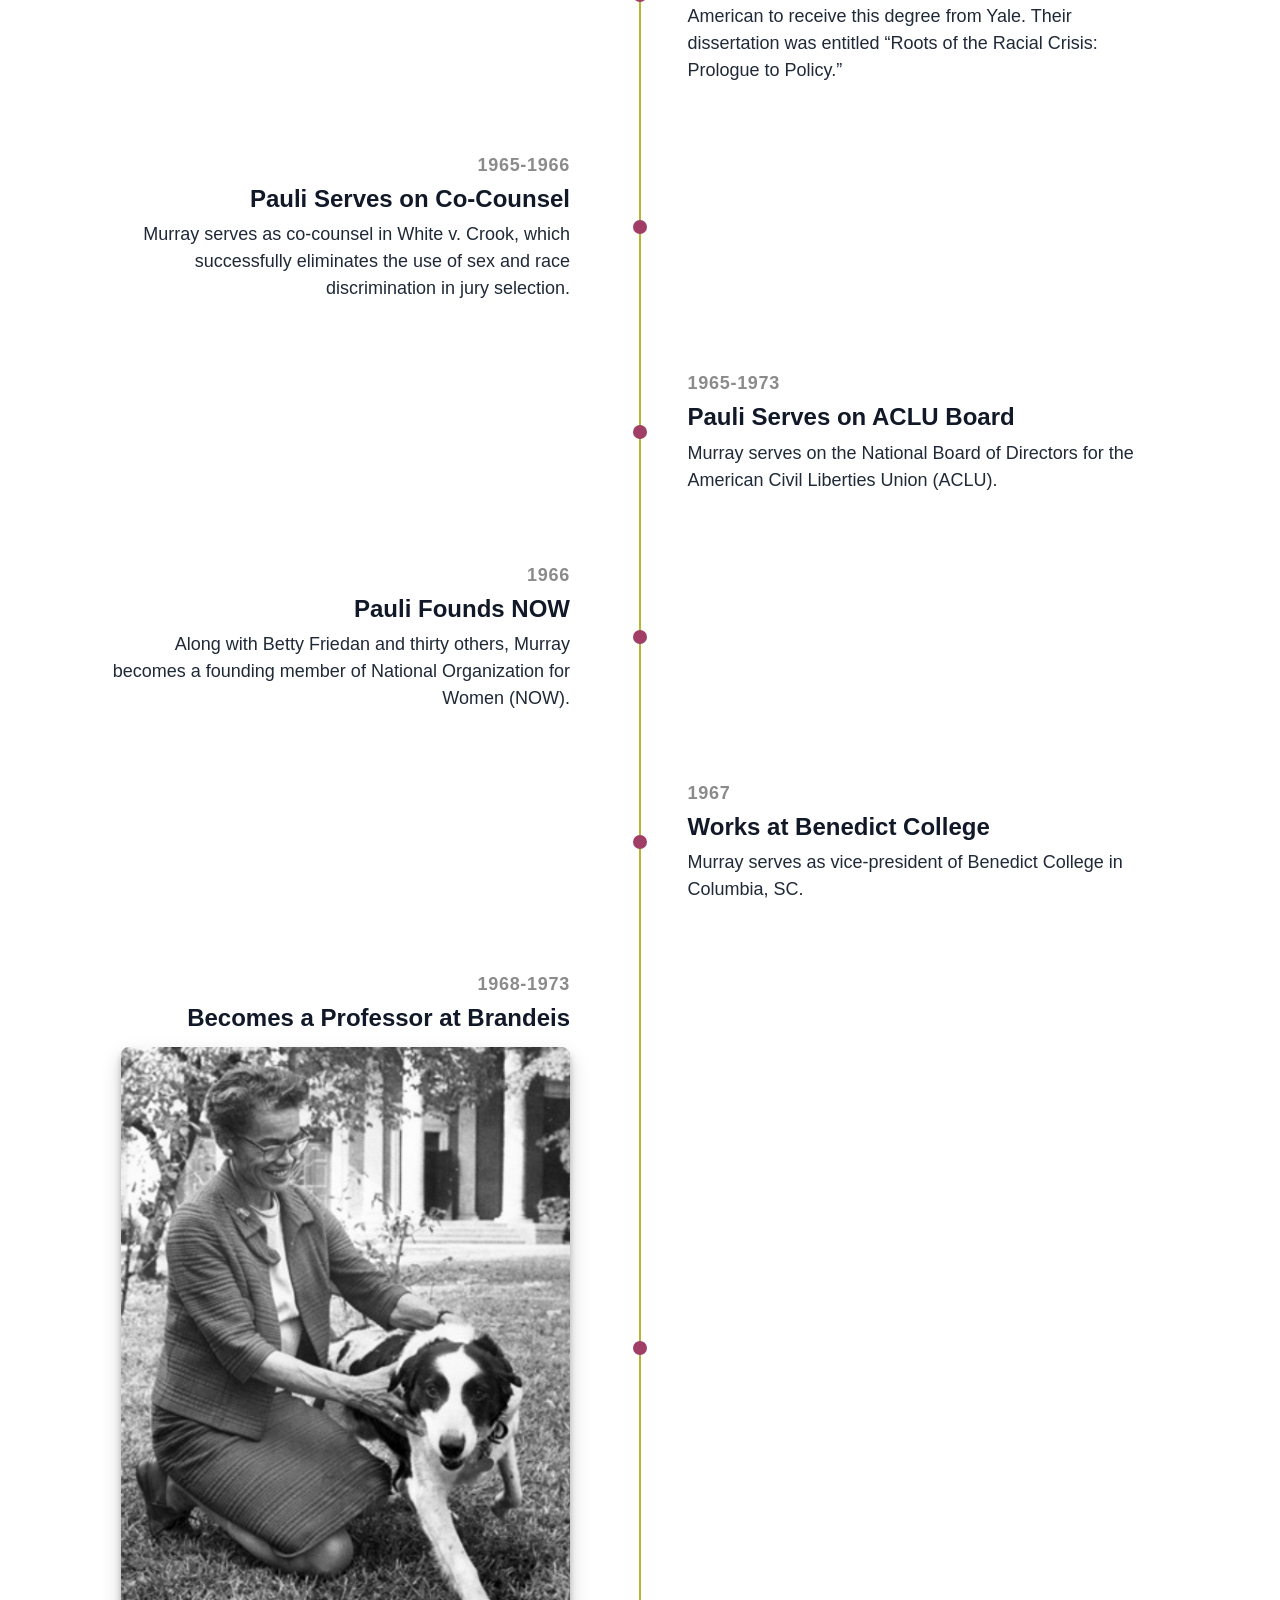
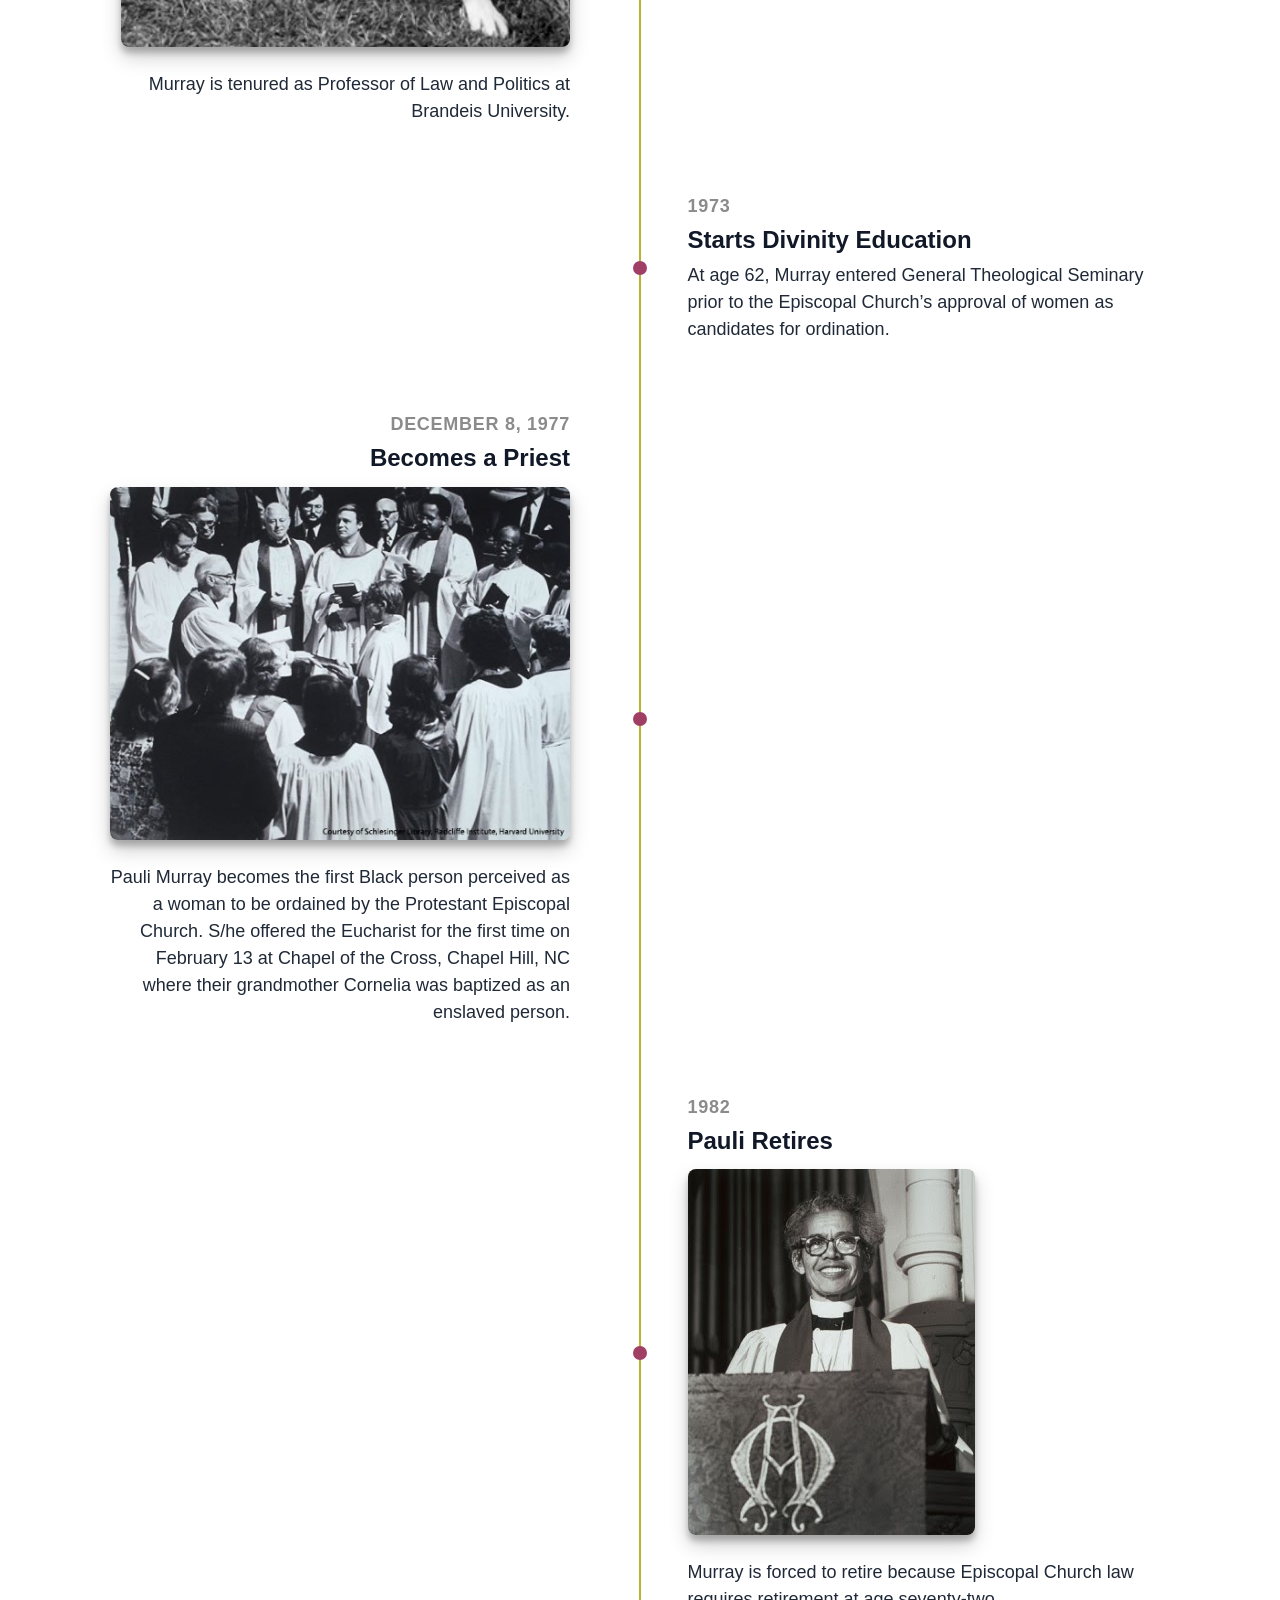
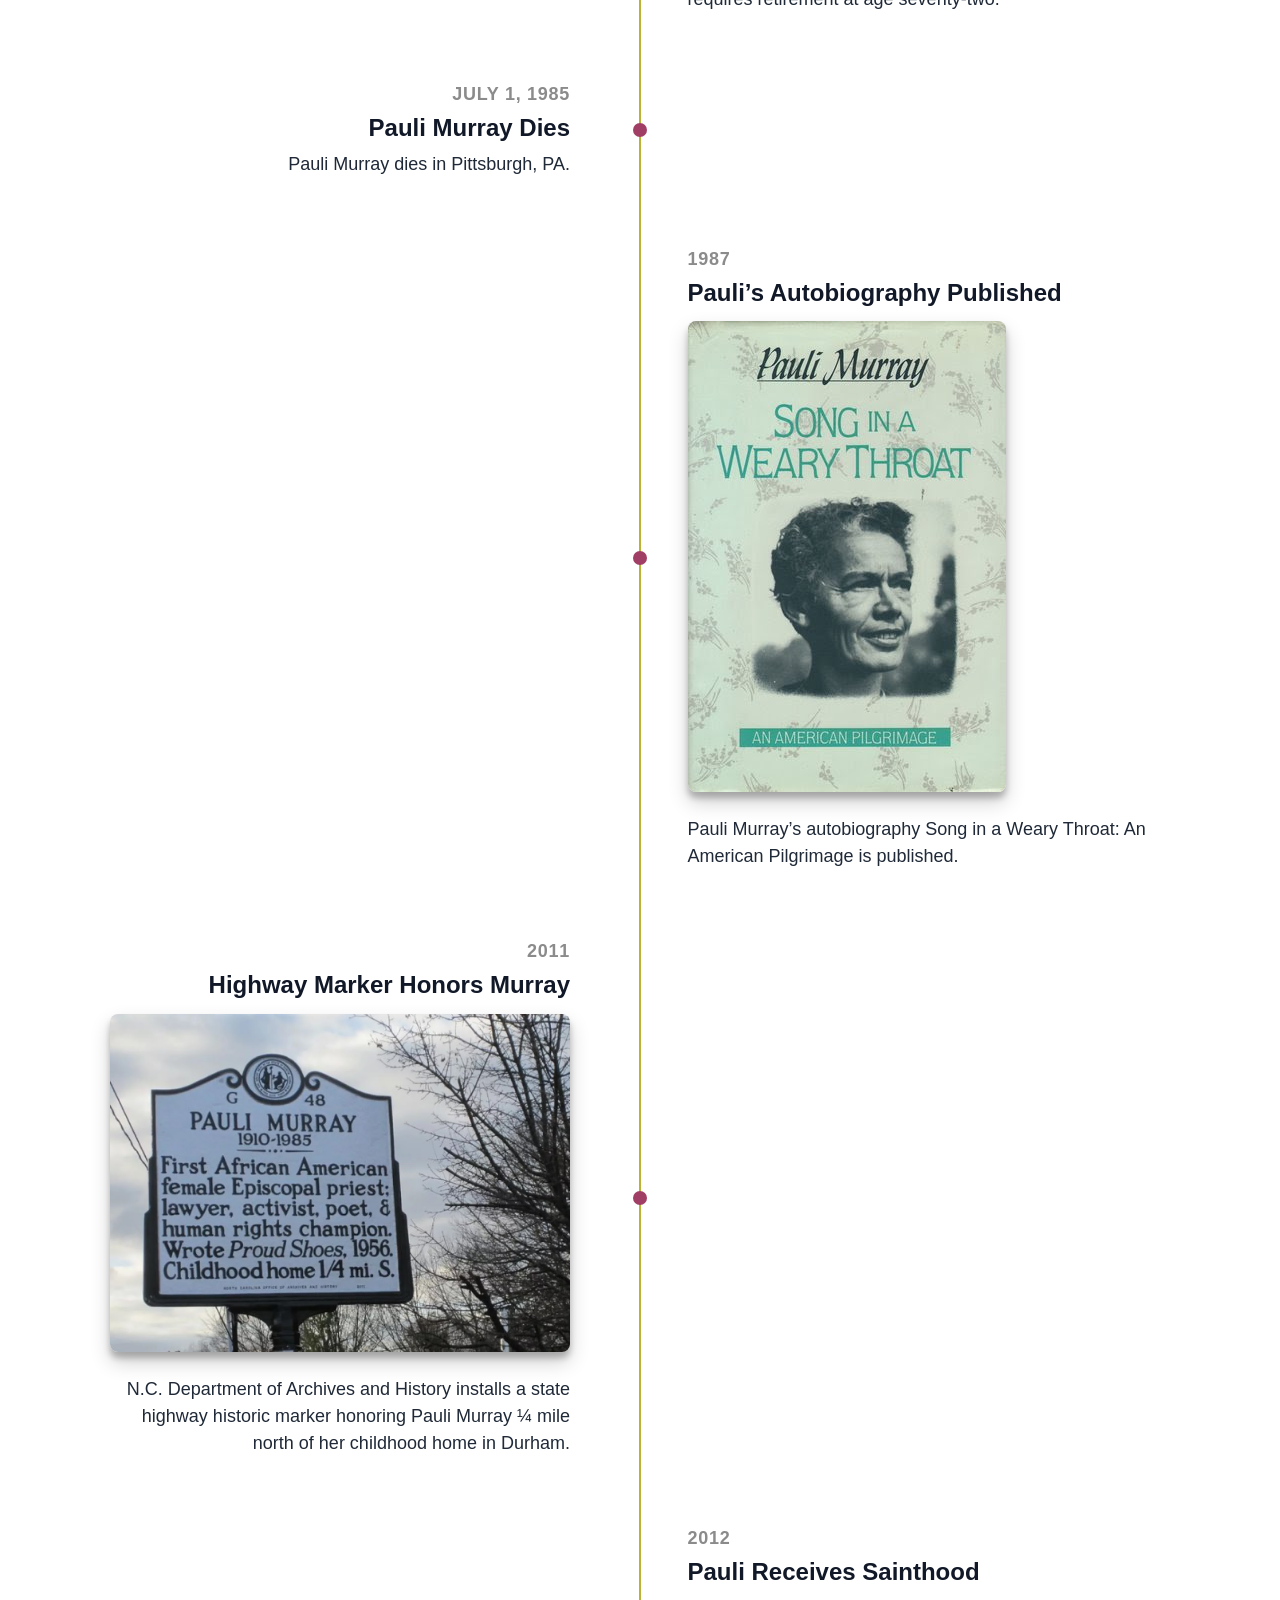
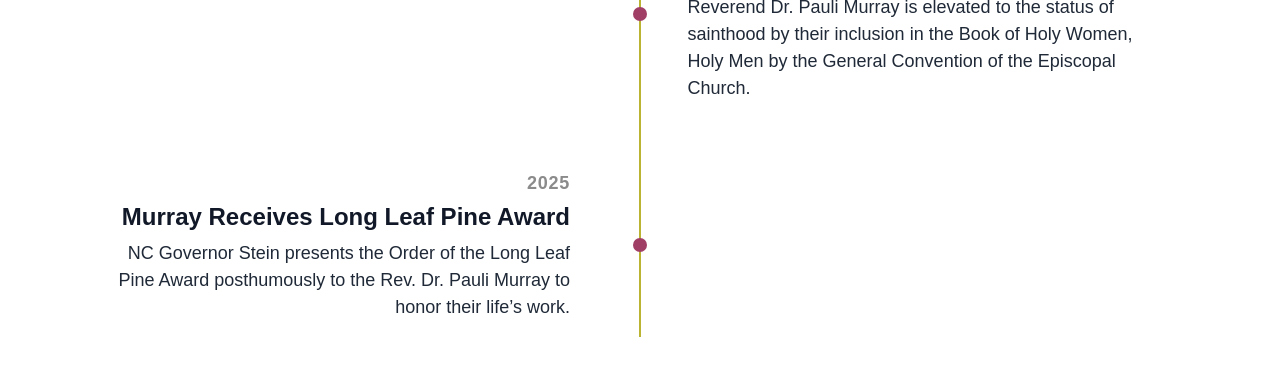
==== commit 32db5dc0: "added margin in the images" ====
--- a/index.html
+++ b/index.html
@@ -15,6 +15,7 @@
       --mobile-column-max: 400px;
       --desktop-img-max-height: 600px;
       --mobile-img-max-height: 350px;
+      --image-margin-bottom: 1.5rem;
       --year-color: #8B8B8B;
       --year-size: 18px;
       --title-size: 24px;
@@ -149,7 +150,7 @@
       max-height: var(--desktop-img-max-height);
       object-fit: contain;
       margin-top: 0.85rem;
-      margin-bottom: 0.85rem;
+      margin-bottom: var(--image-margin-bottom);
       border-radius: 8px;
       box-shadow: rgba(0, 0, 0, 0.19) 0px 10px 20px, rgba(0, 0, 0, 0.23) 0px 6px 6px;
     }
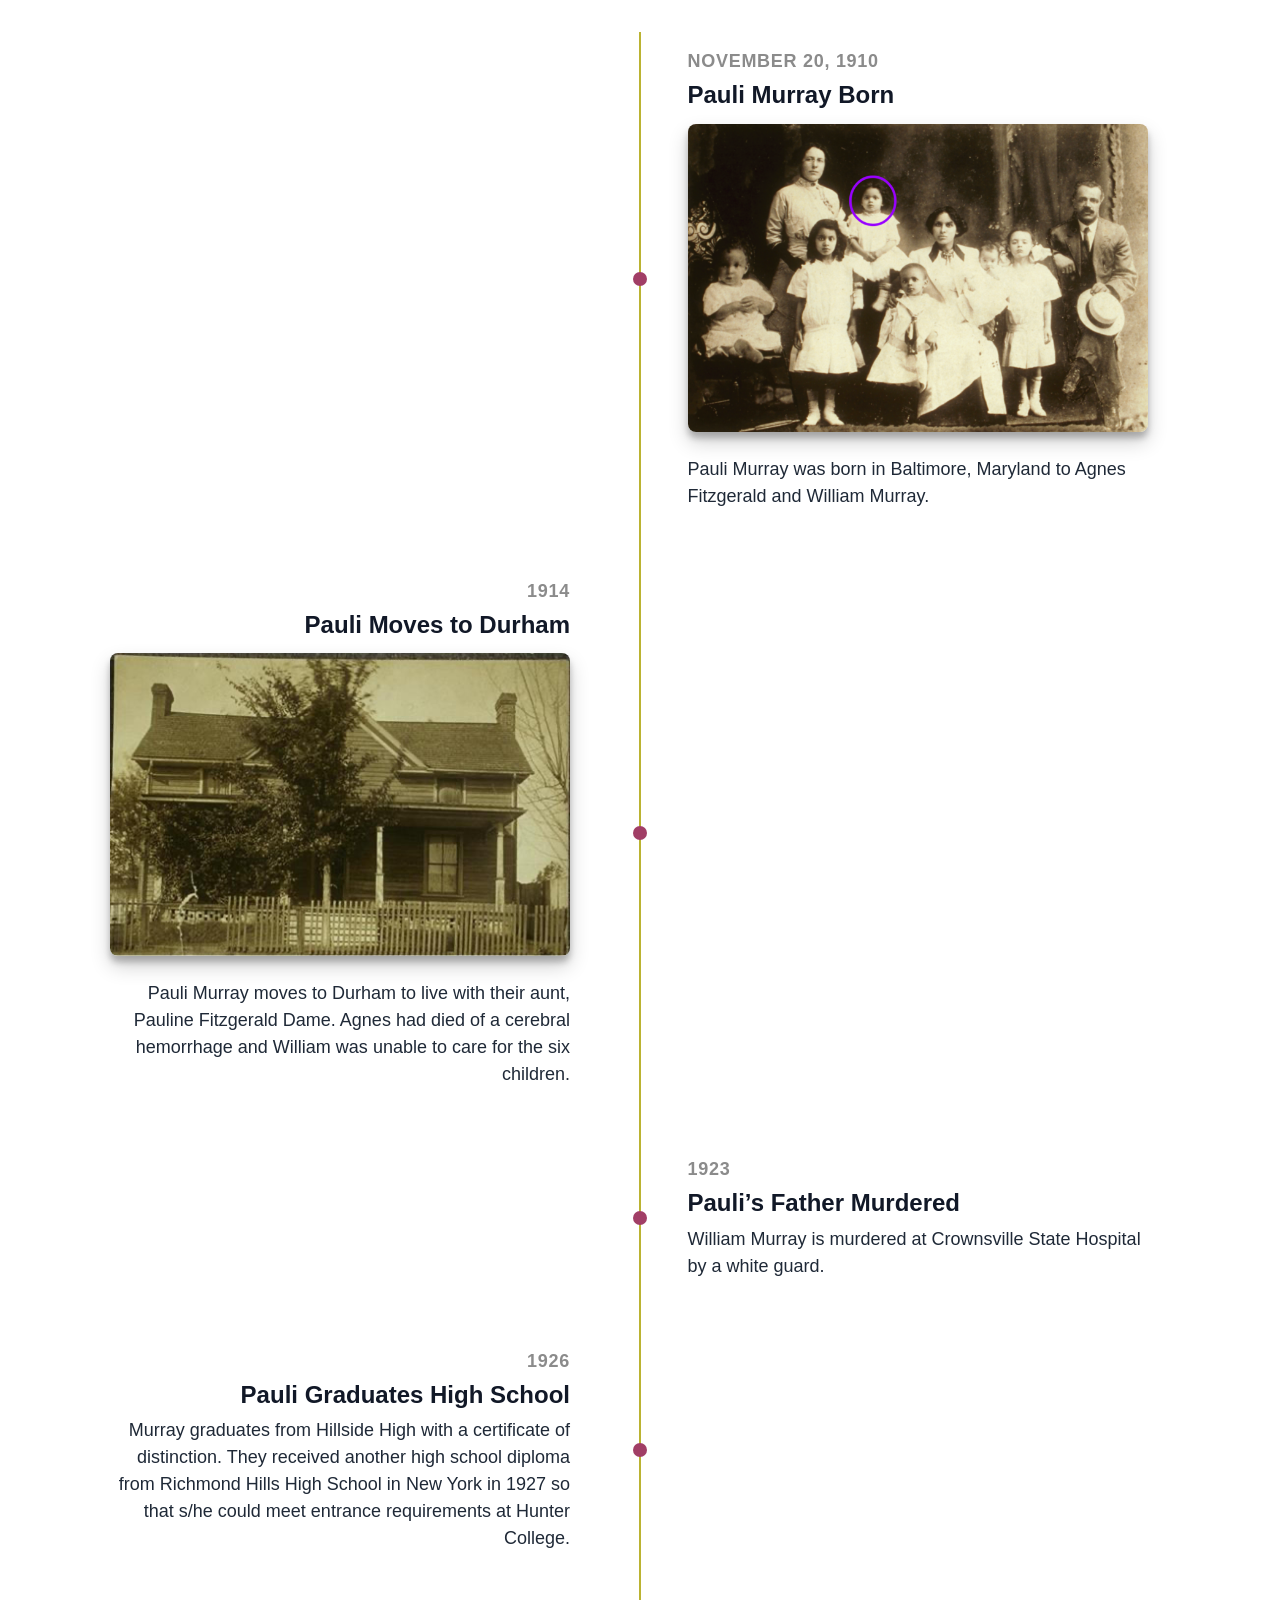
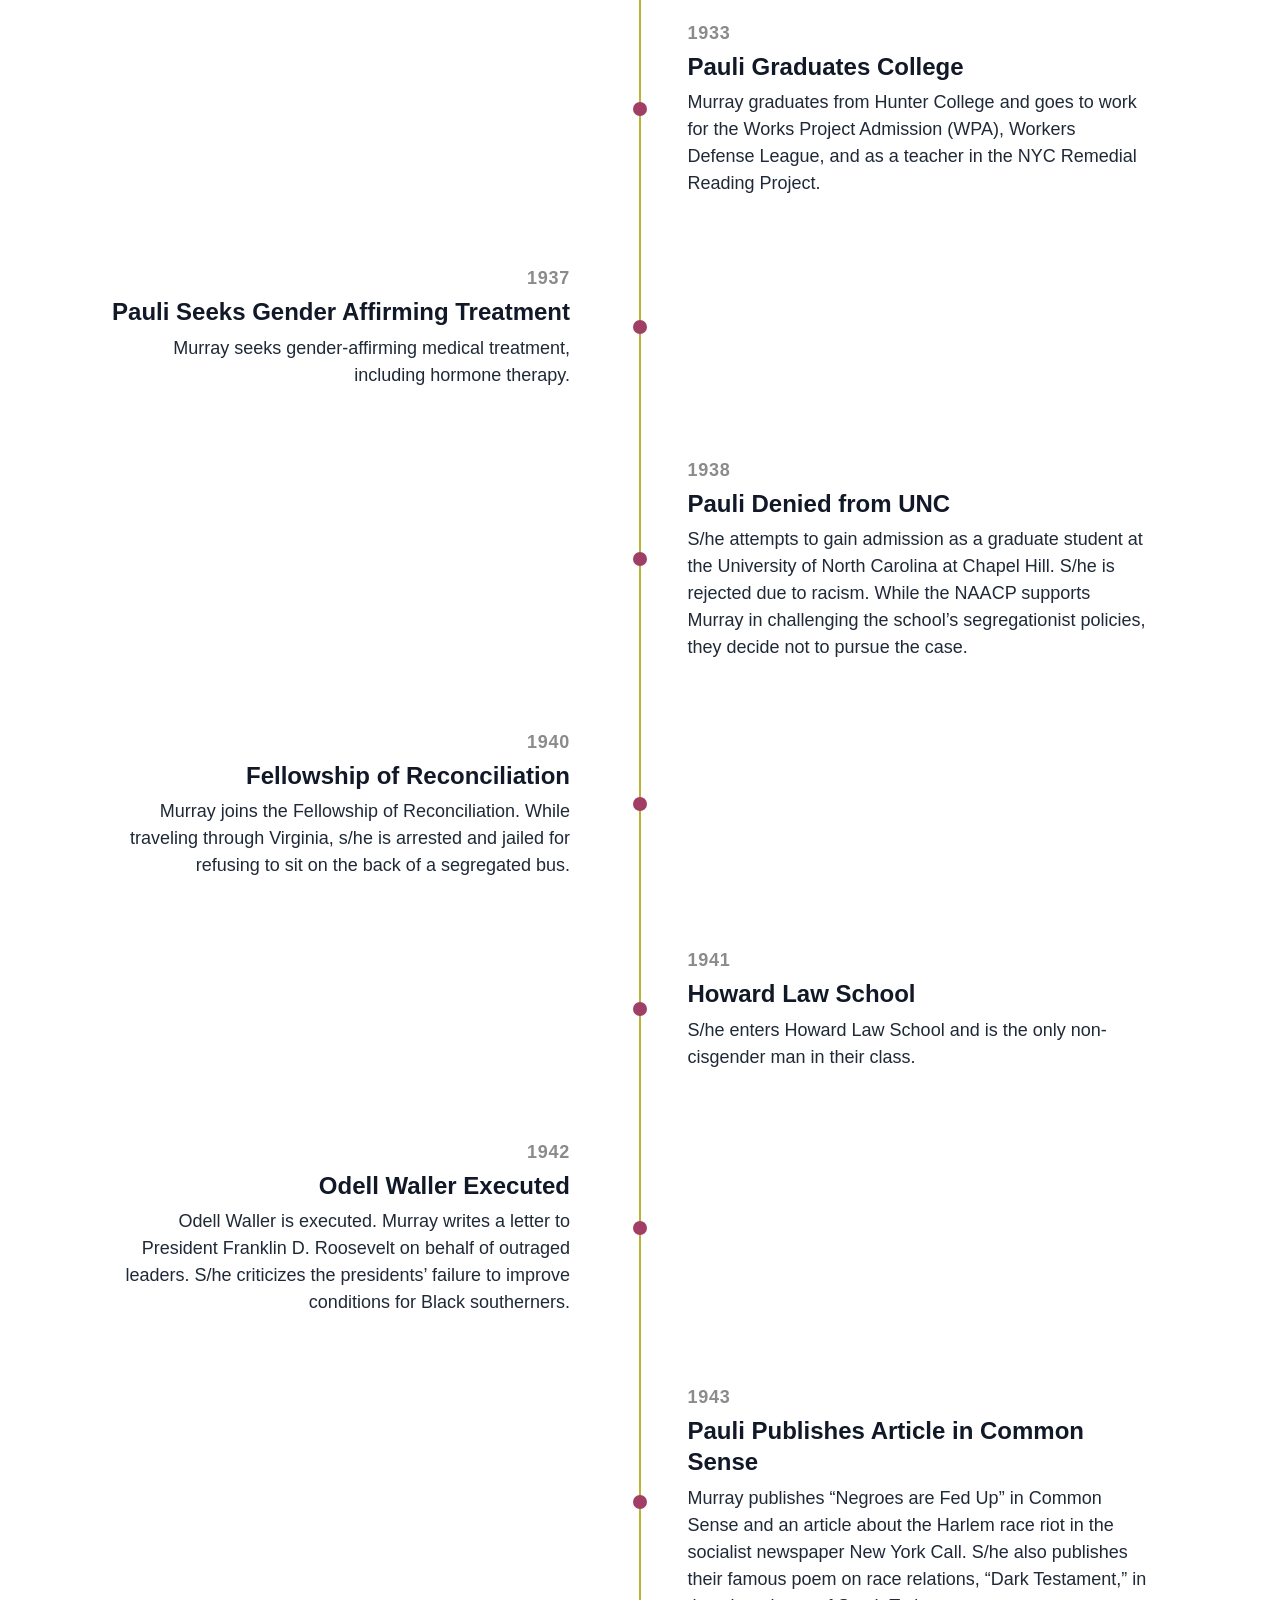
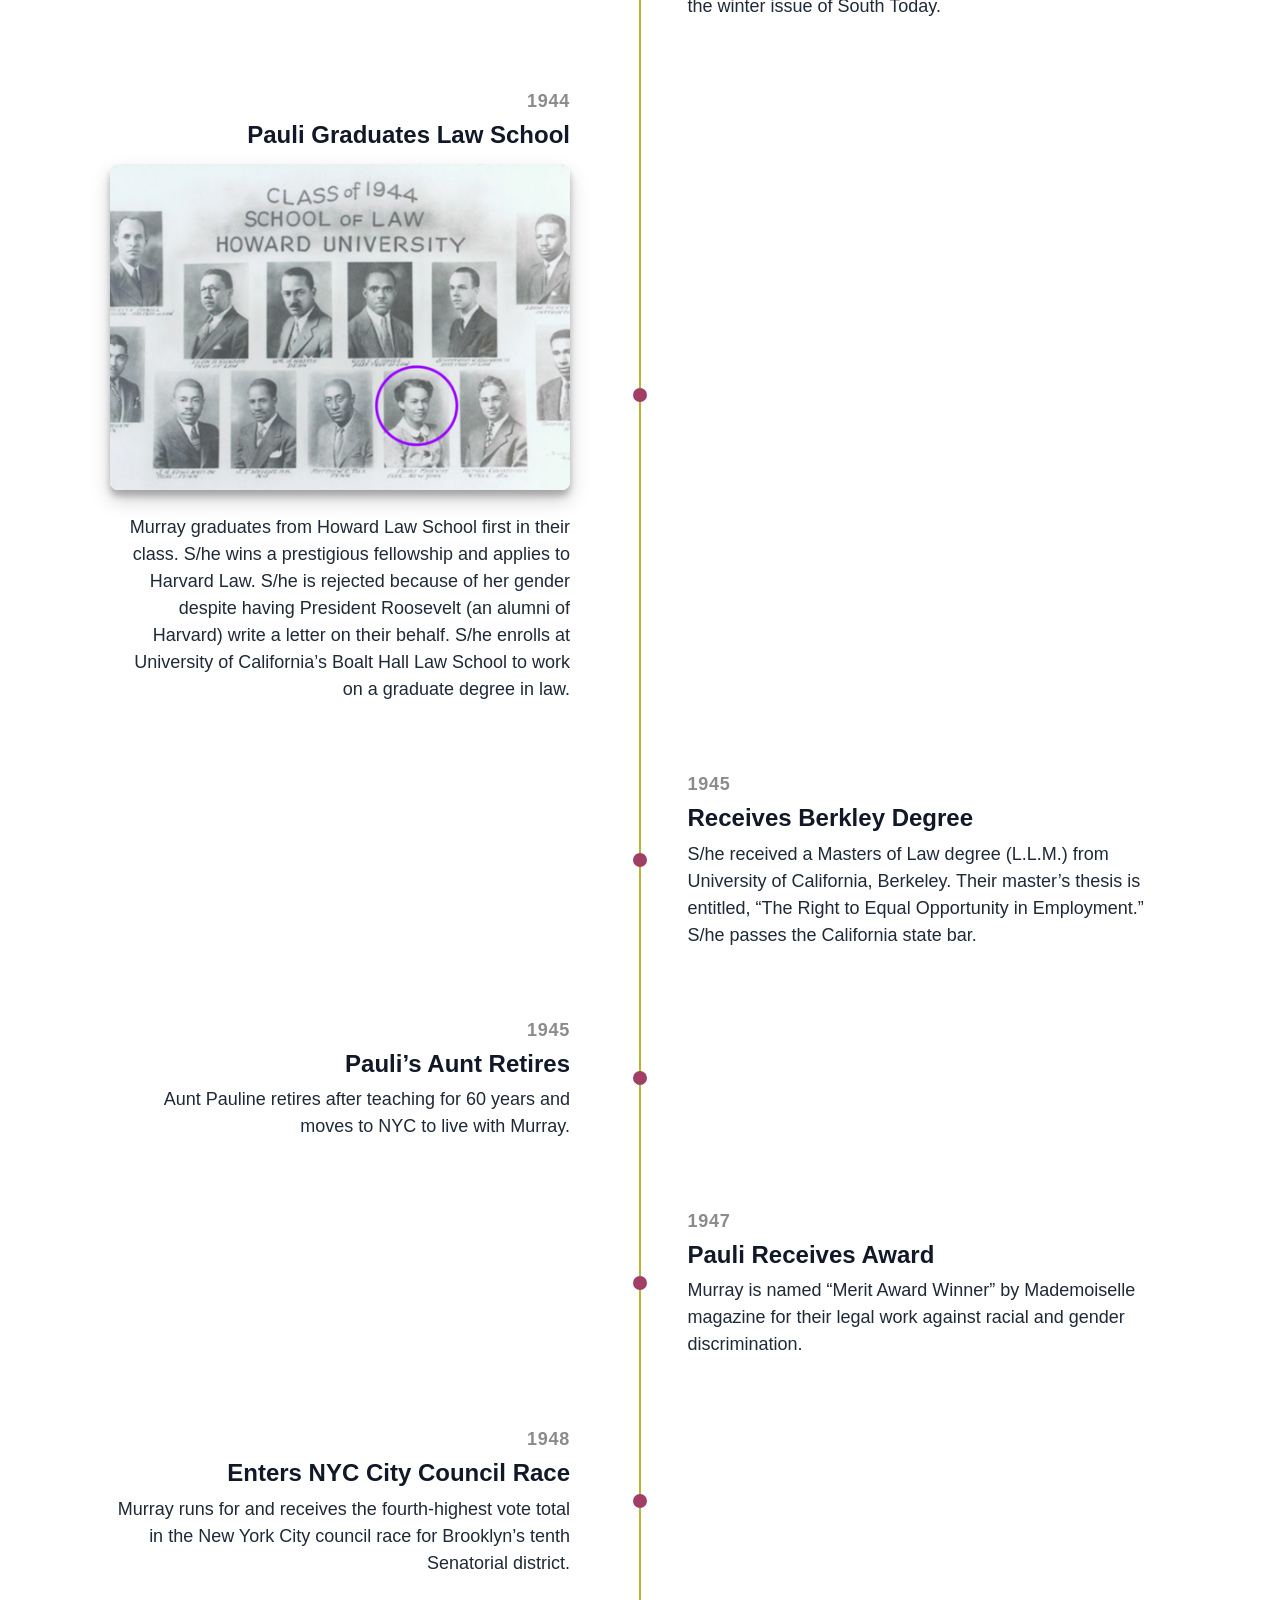
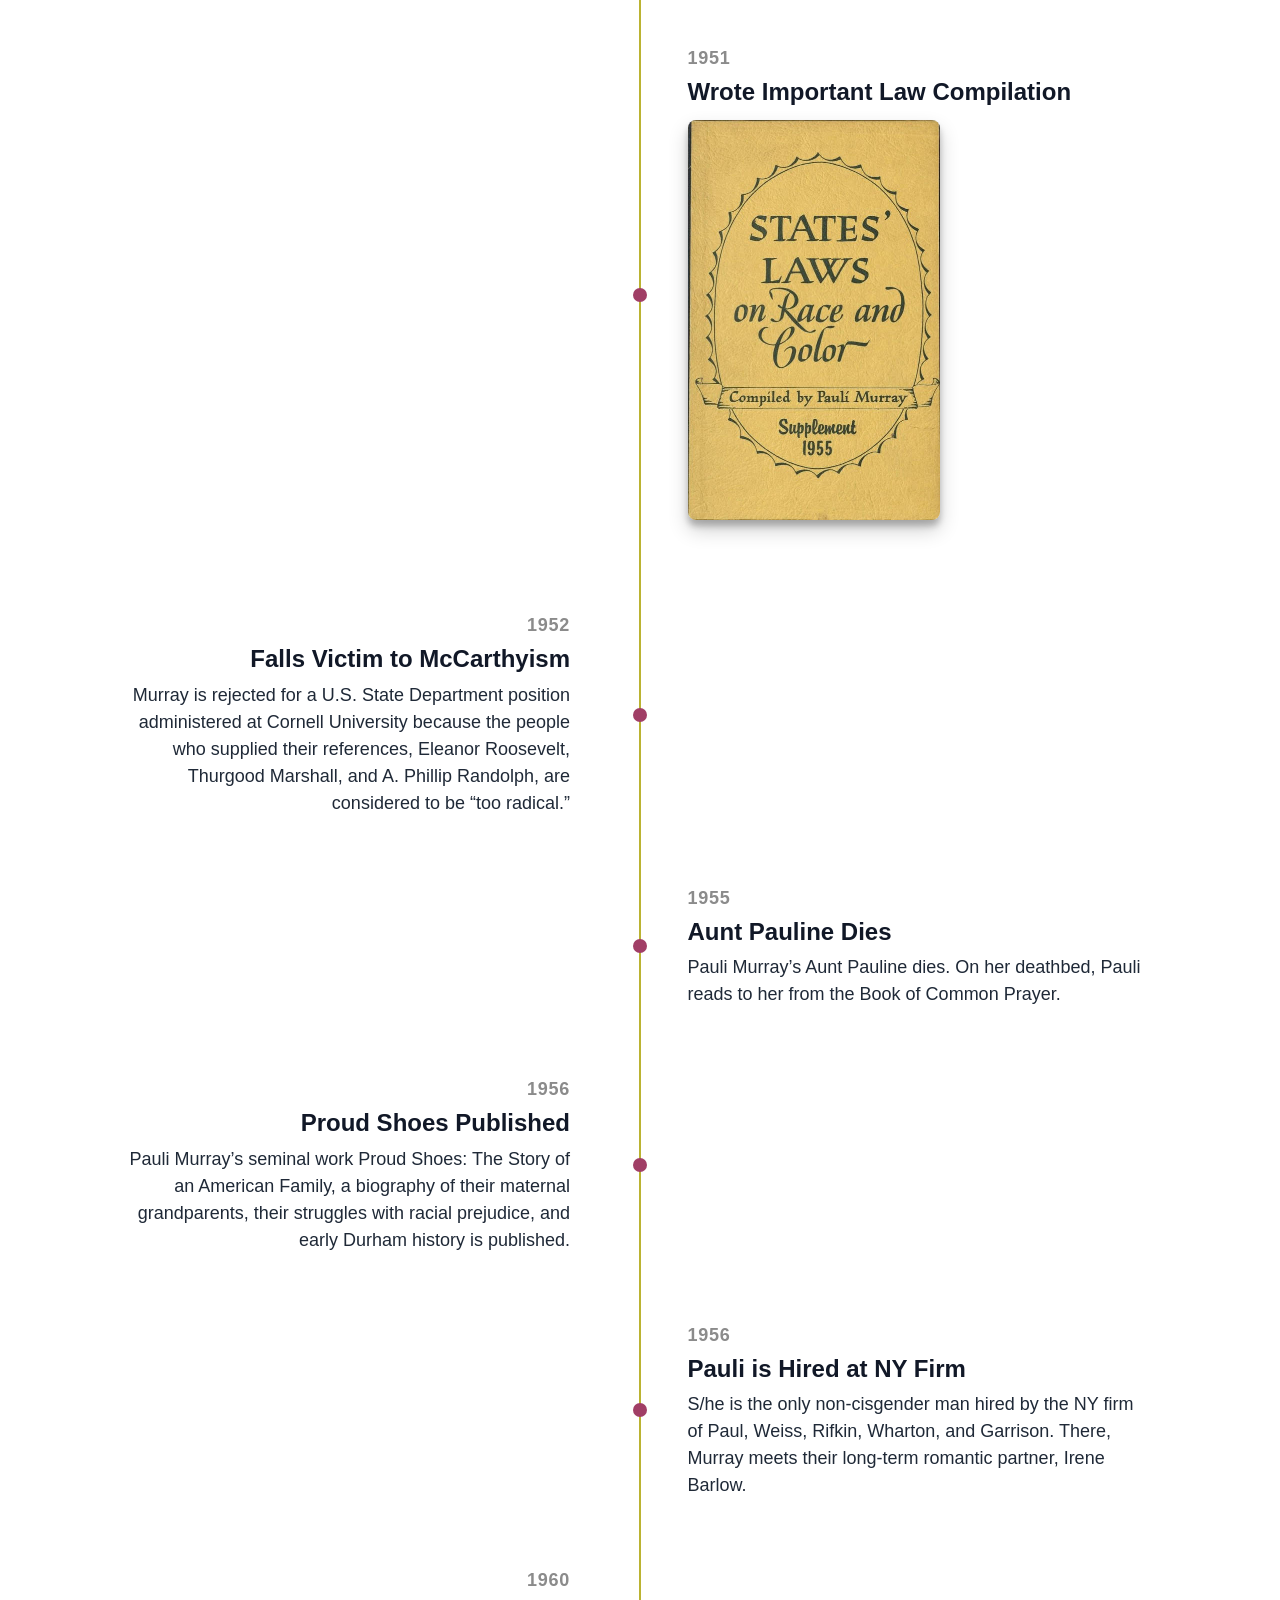
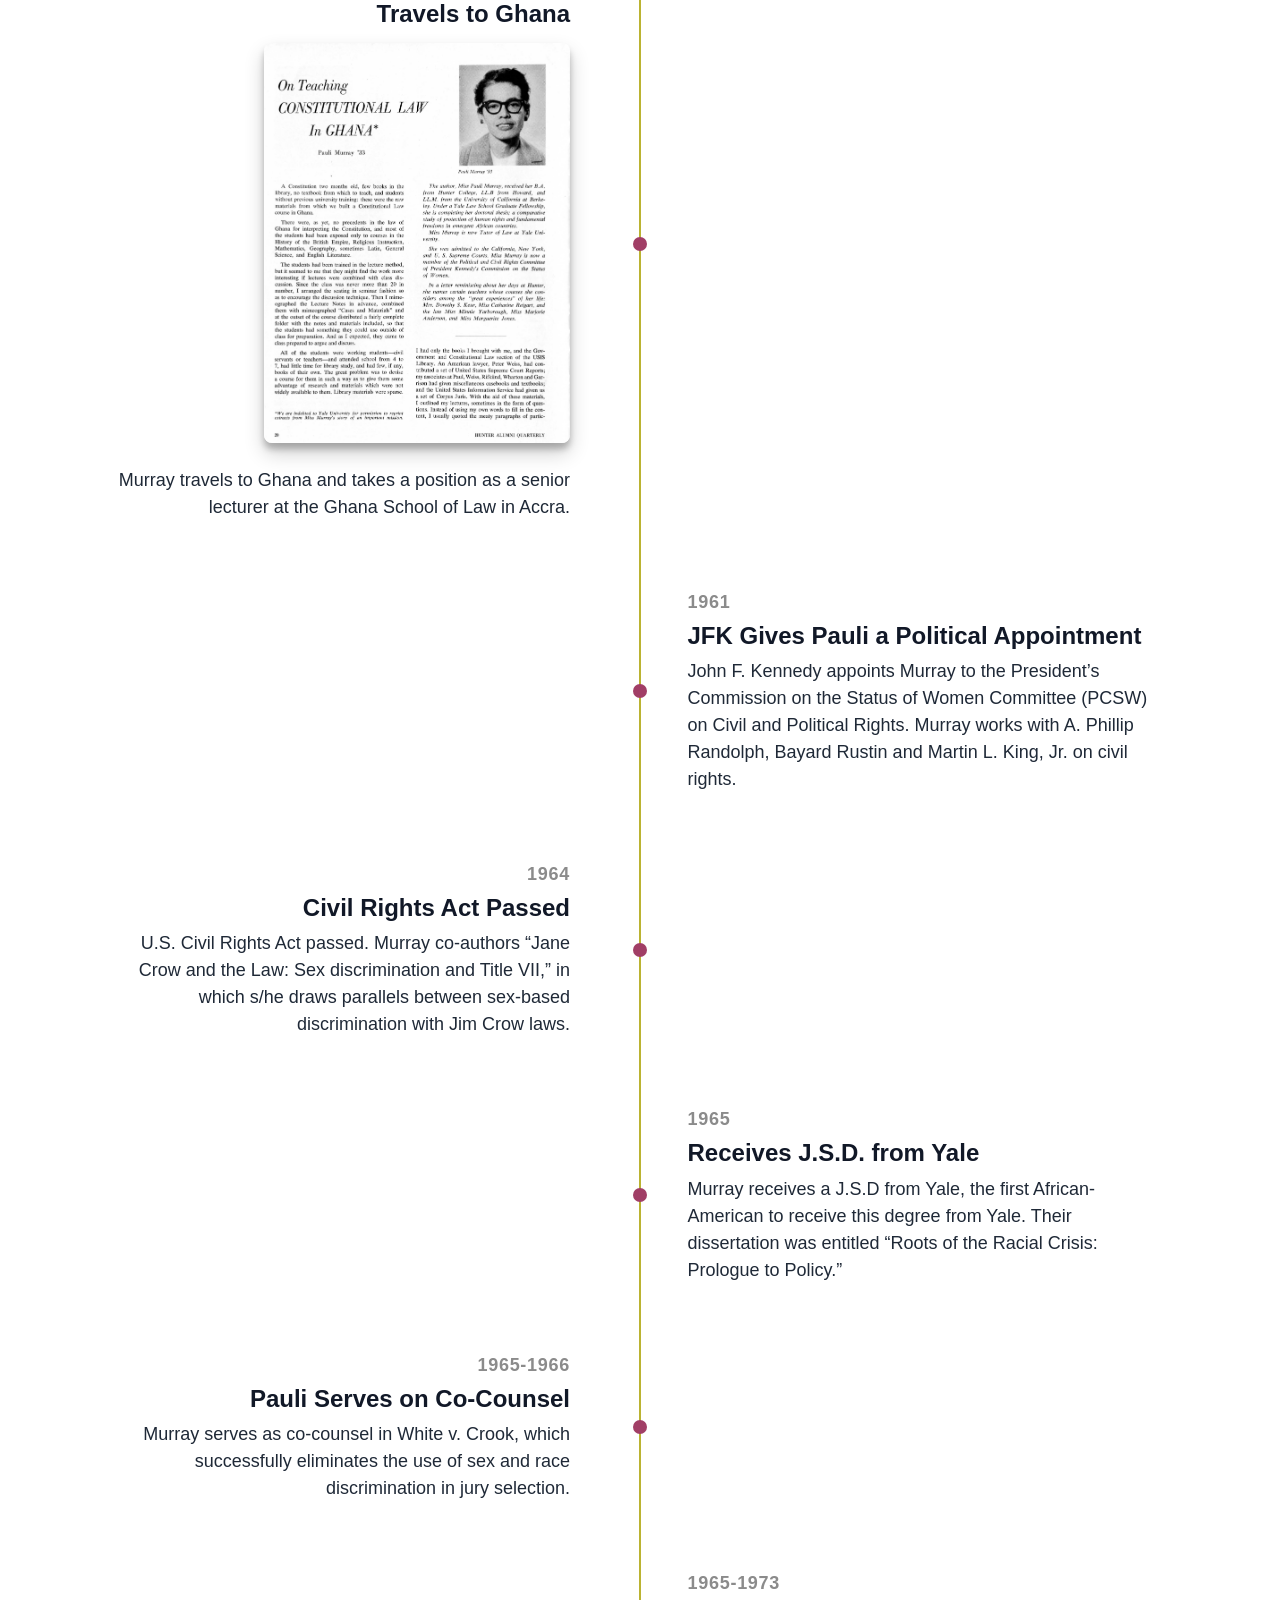
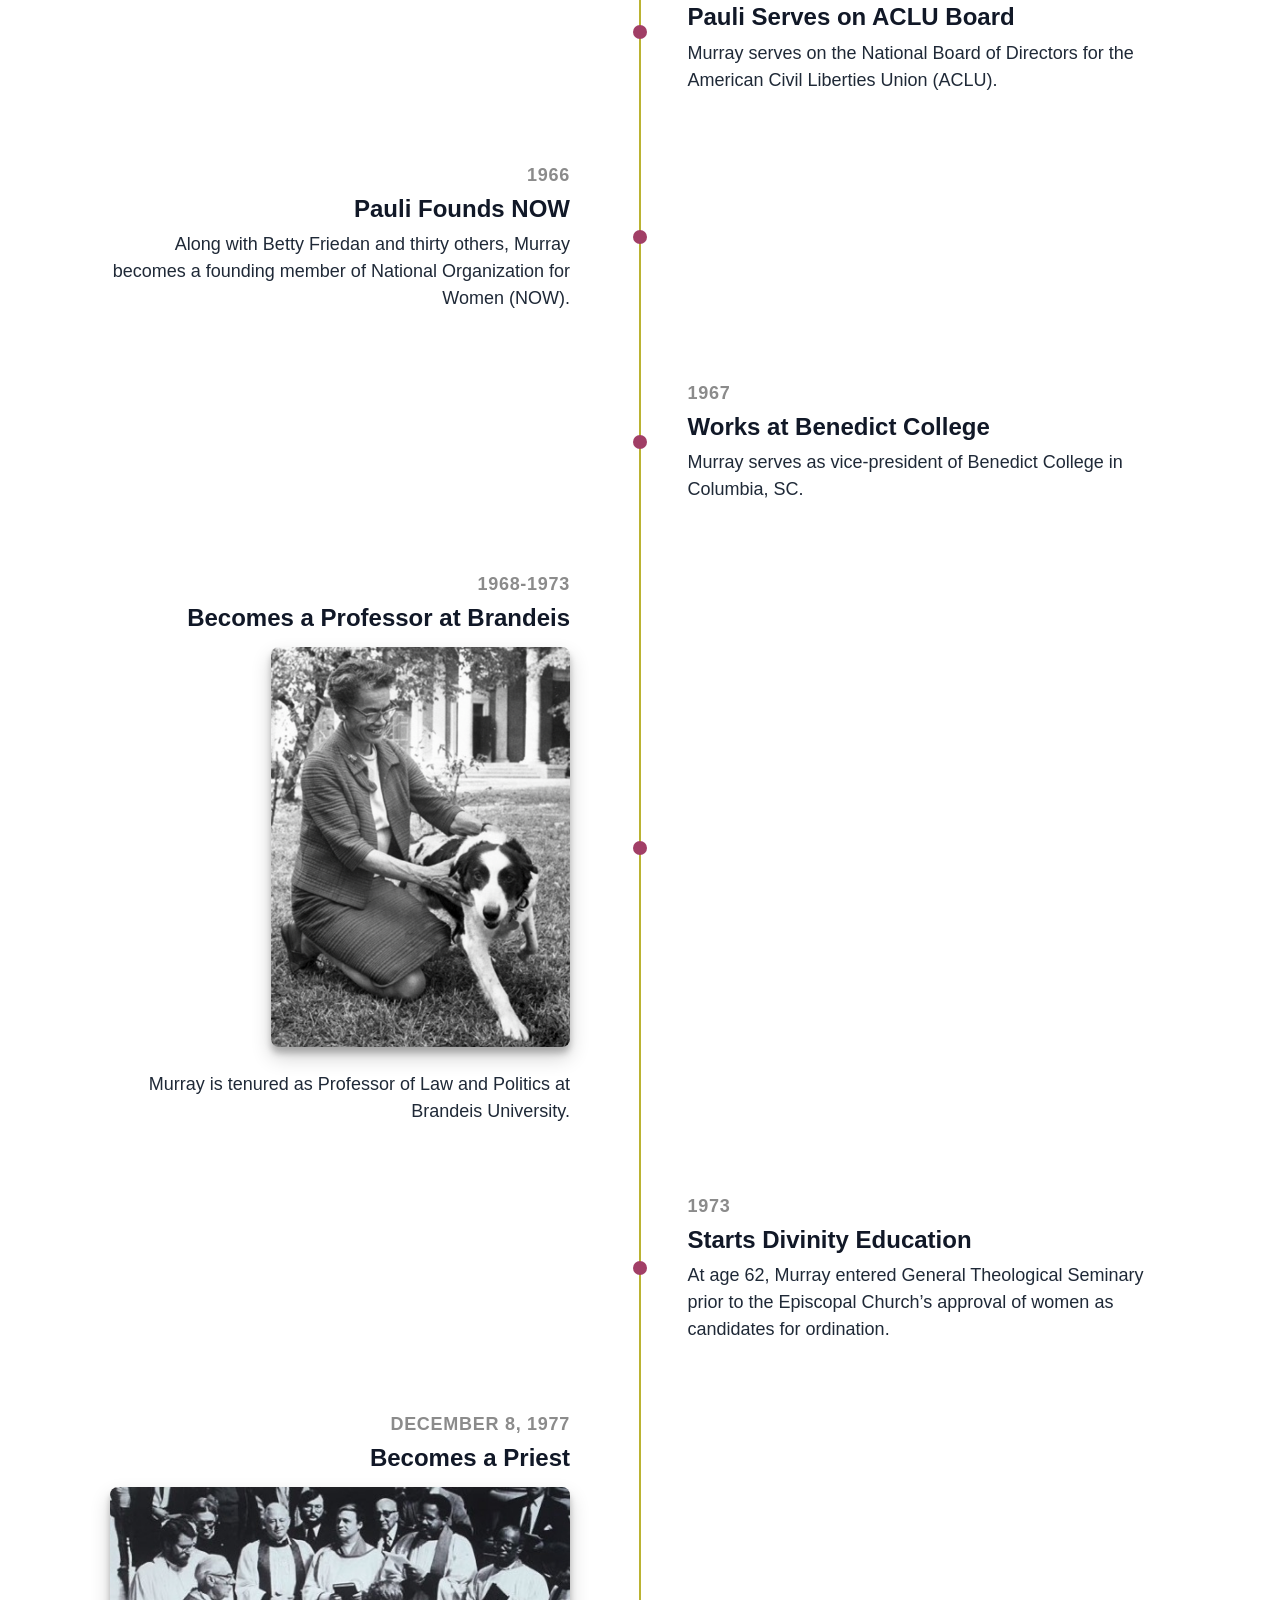
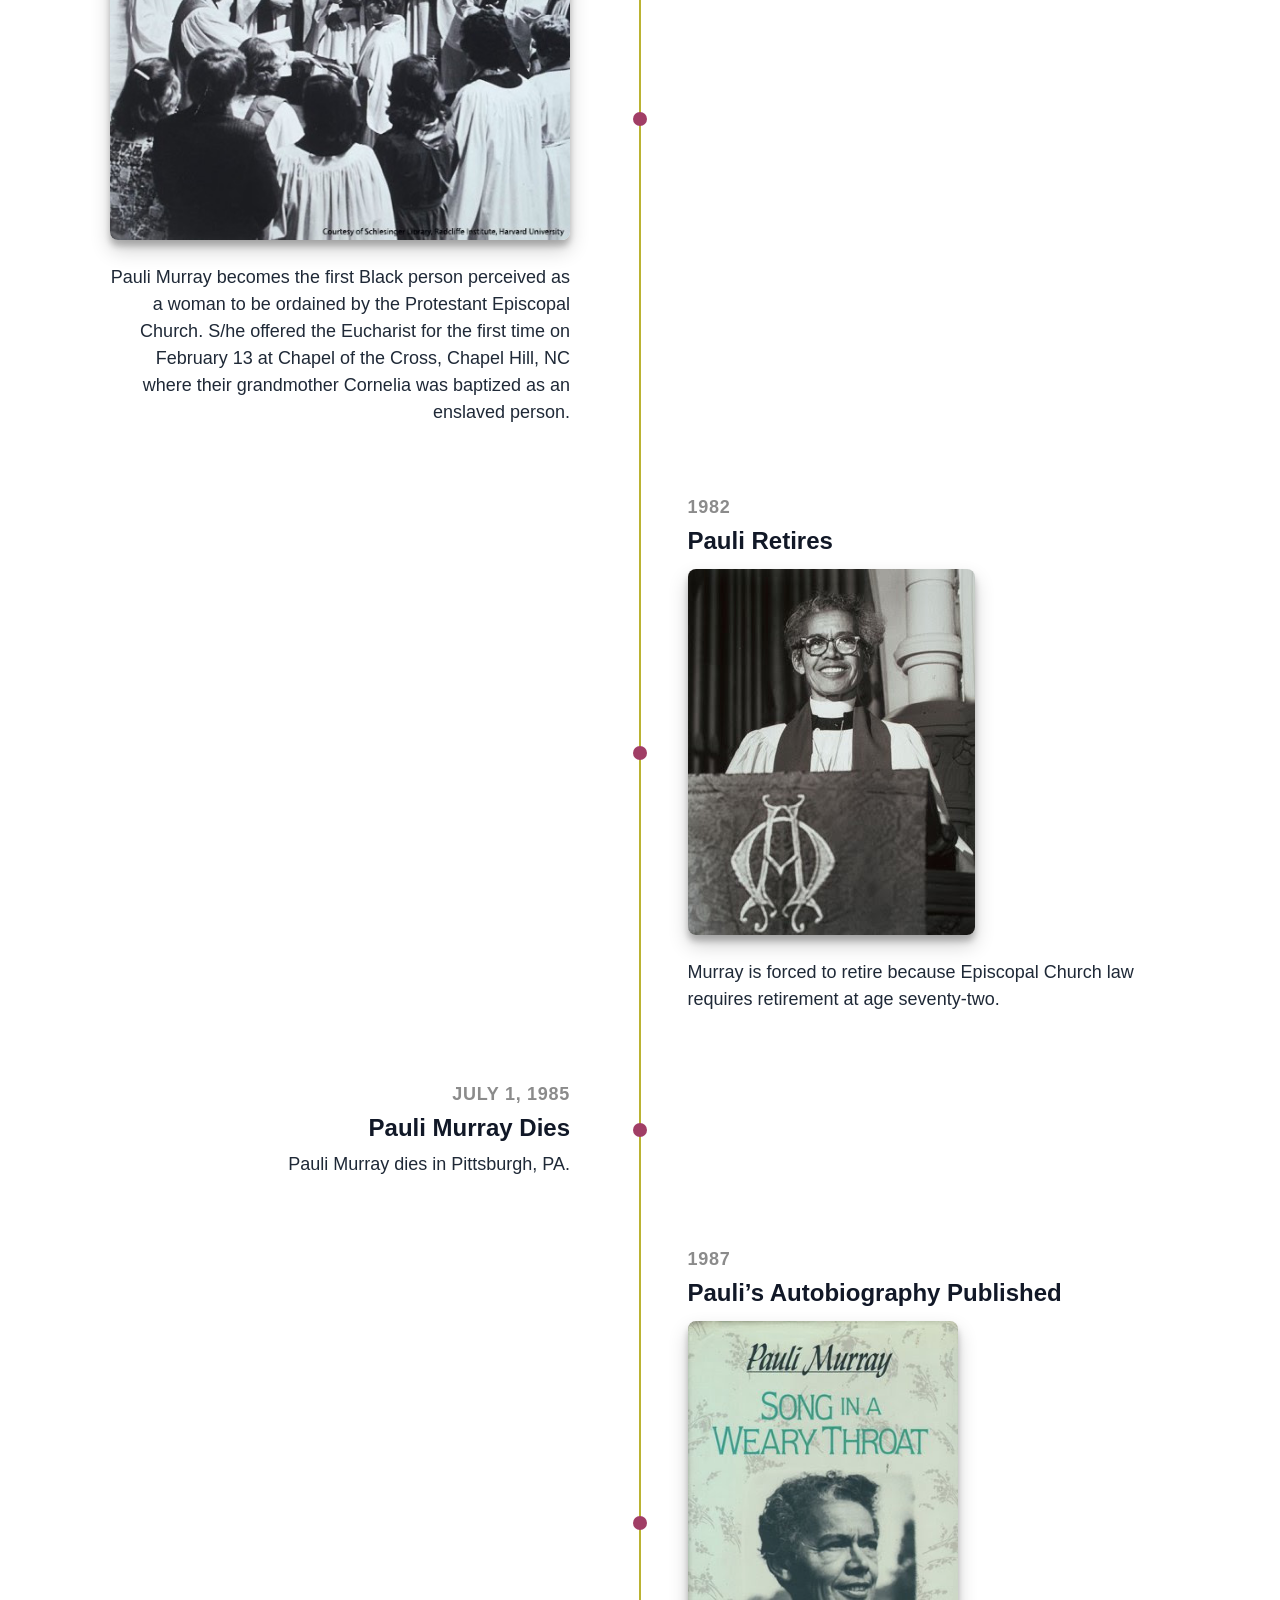
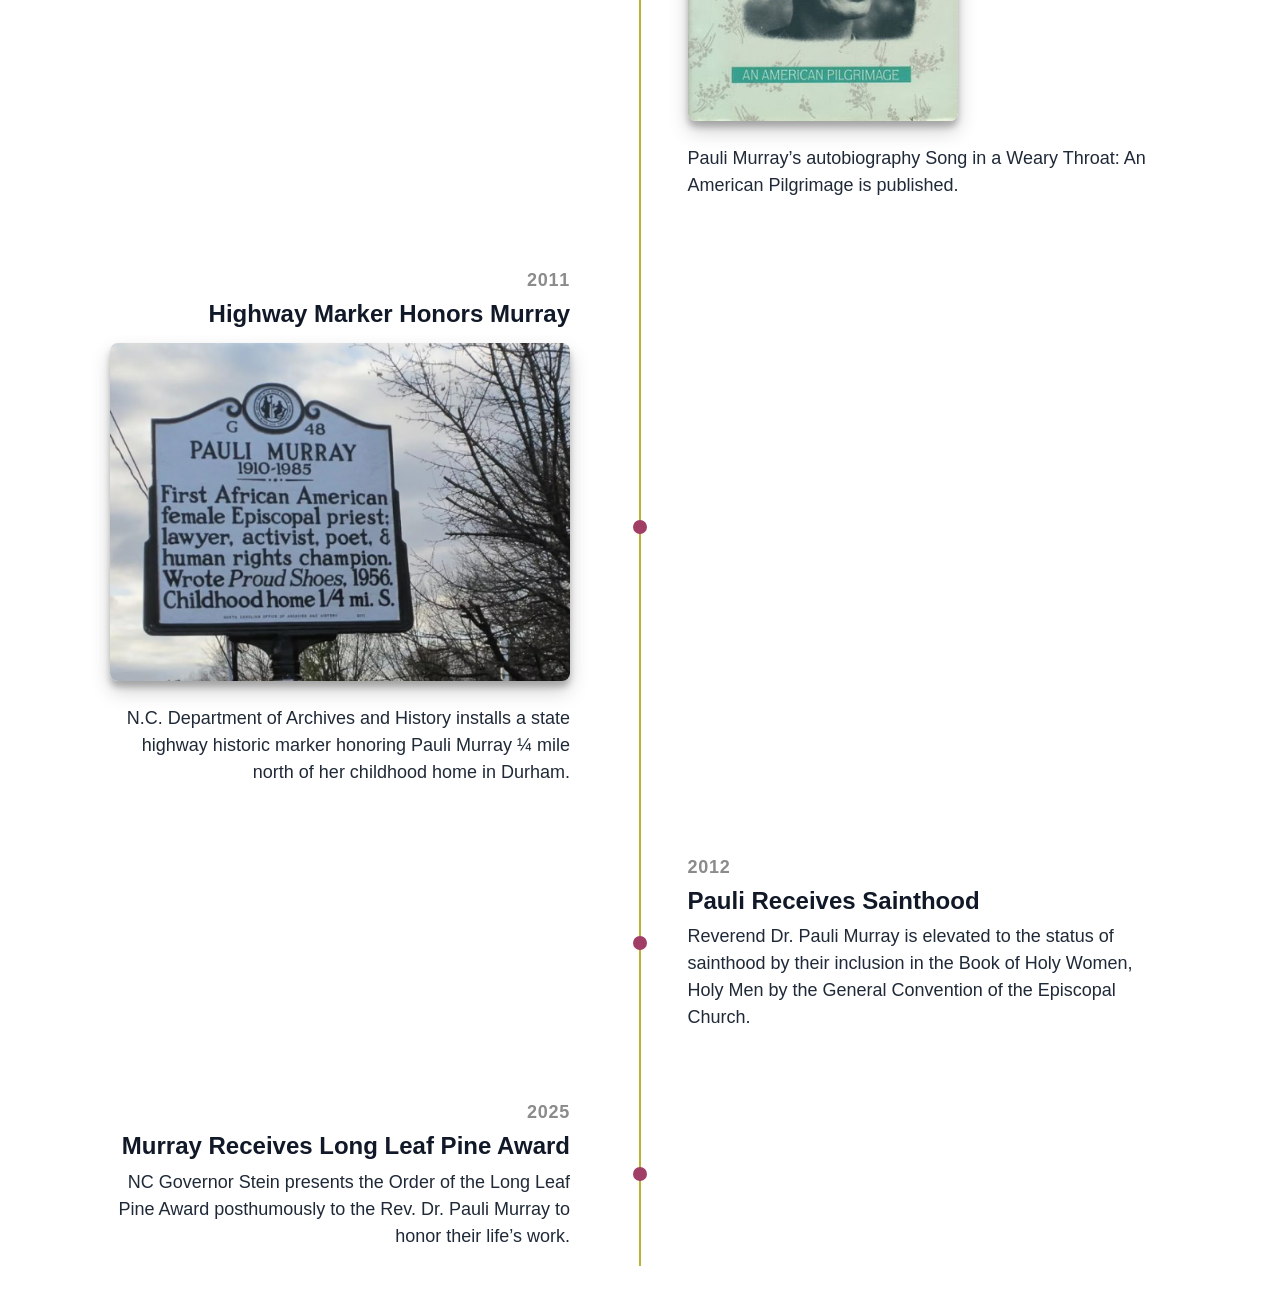
==== commit d80d1b24: "hallucinated the animations" ====
--- a/index.html
+++ b/index.html
@@ -13,8 +13,8 @@
       --event-gap: 2.25rem;
       --desktop-column-max: 500px;
       --mobile-column-max: 400px;
-      --desktop-img-max-height: 600px;
-      --mobile-img-max-height: 350px;
+      --desktop-img-max-height: 400px;
+      --mobile-img-max-height: 300px;
       --image-margin-bottom: 1.5rem;
       --year-color: #8B8B8B;
       --year-size: 18px;
@@ -71,18 +71,16 @@
       position: relative;
       min-height: 120px;
       margin-bottom: var(--event-gap);
-      opacity: 0;
-      transform: translateY(12px);
-      transition: opacity 450ms ease, transform 450ms ease;
+      --enter-x: -24px;
     }
 
     .timeline-event:last-child {
       margin-bottom: 0;
     }
 
-    .timeline-event.is-visible {
+    .timeline-event.is-visible .timeline-content {
       opacity: 1;
-      transform: translateY(0);
+      transform: translateX(0);
     }
 
     .timeline-content,
@@ -101,6 +99,13 @@
 
     .timeline-content {
       display: block;
+      opacity: 0;
+      transform: translateX(var(--enter-x));
+      transition: opacity 600ms ease, transform 600ms ease;
+    }
+
+    .timeline-event:nth-child(odd) .timeline-content {
+      --enter-x: 24px;
     }
 
     .timeline-axis {
@@ -190,6 +195,7 @@
         grid-template-columns: 40px minmax(0, var(--mobile-column-max));
         margin-bottom: var(--event-gap);
         justify-content: center;
+        --enter-x: 24px;
       }
 
       .timeline::before {
@@ -234,7 +240,7 @@
     }
 
     @media (prefers-reduced-motion: reduce) {
-      .timeline-event {
+      .timeline-content {
         transition: none;
         opacity: 1;
         transform: none;
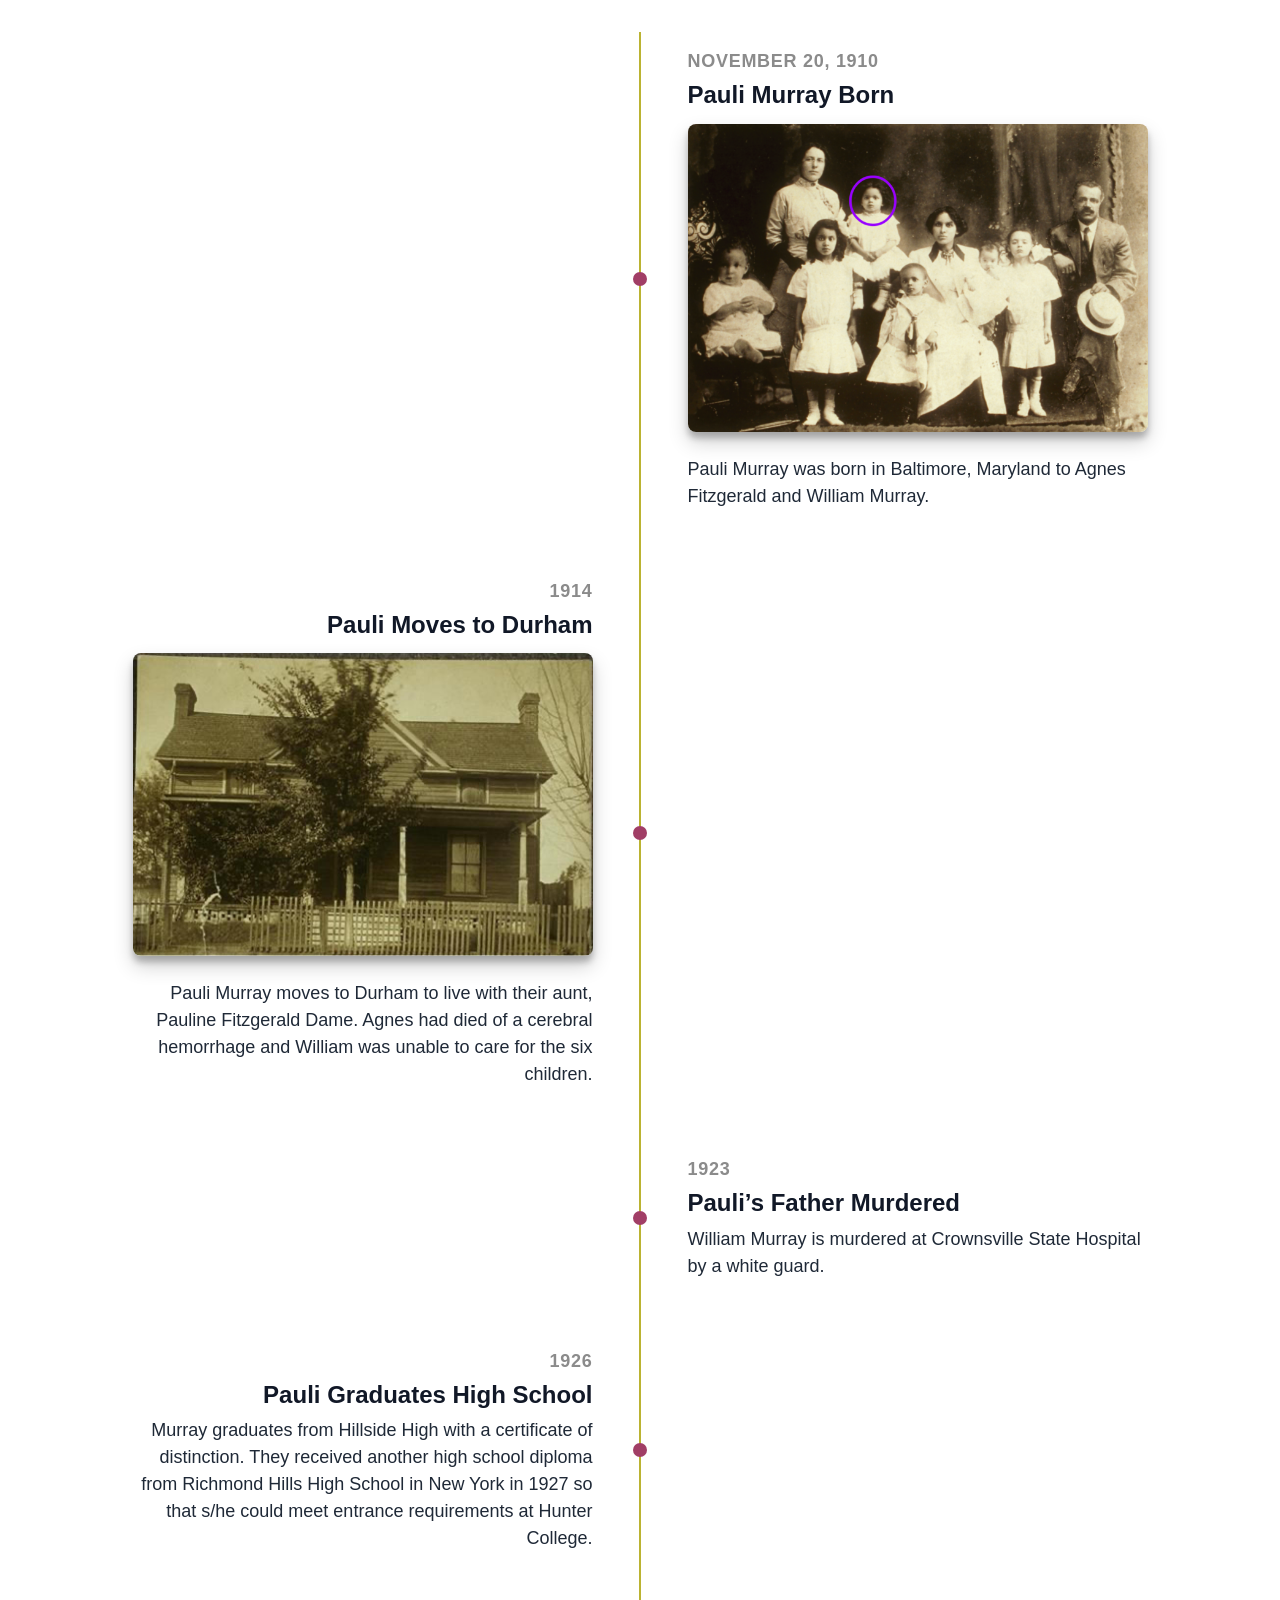
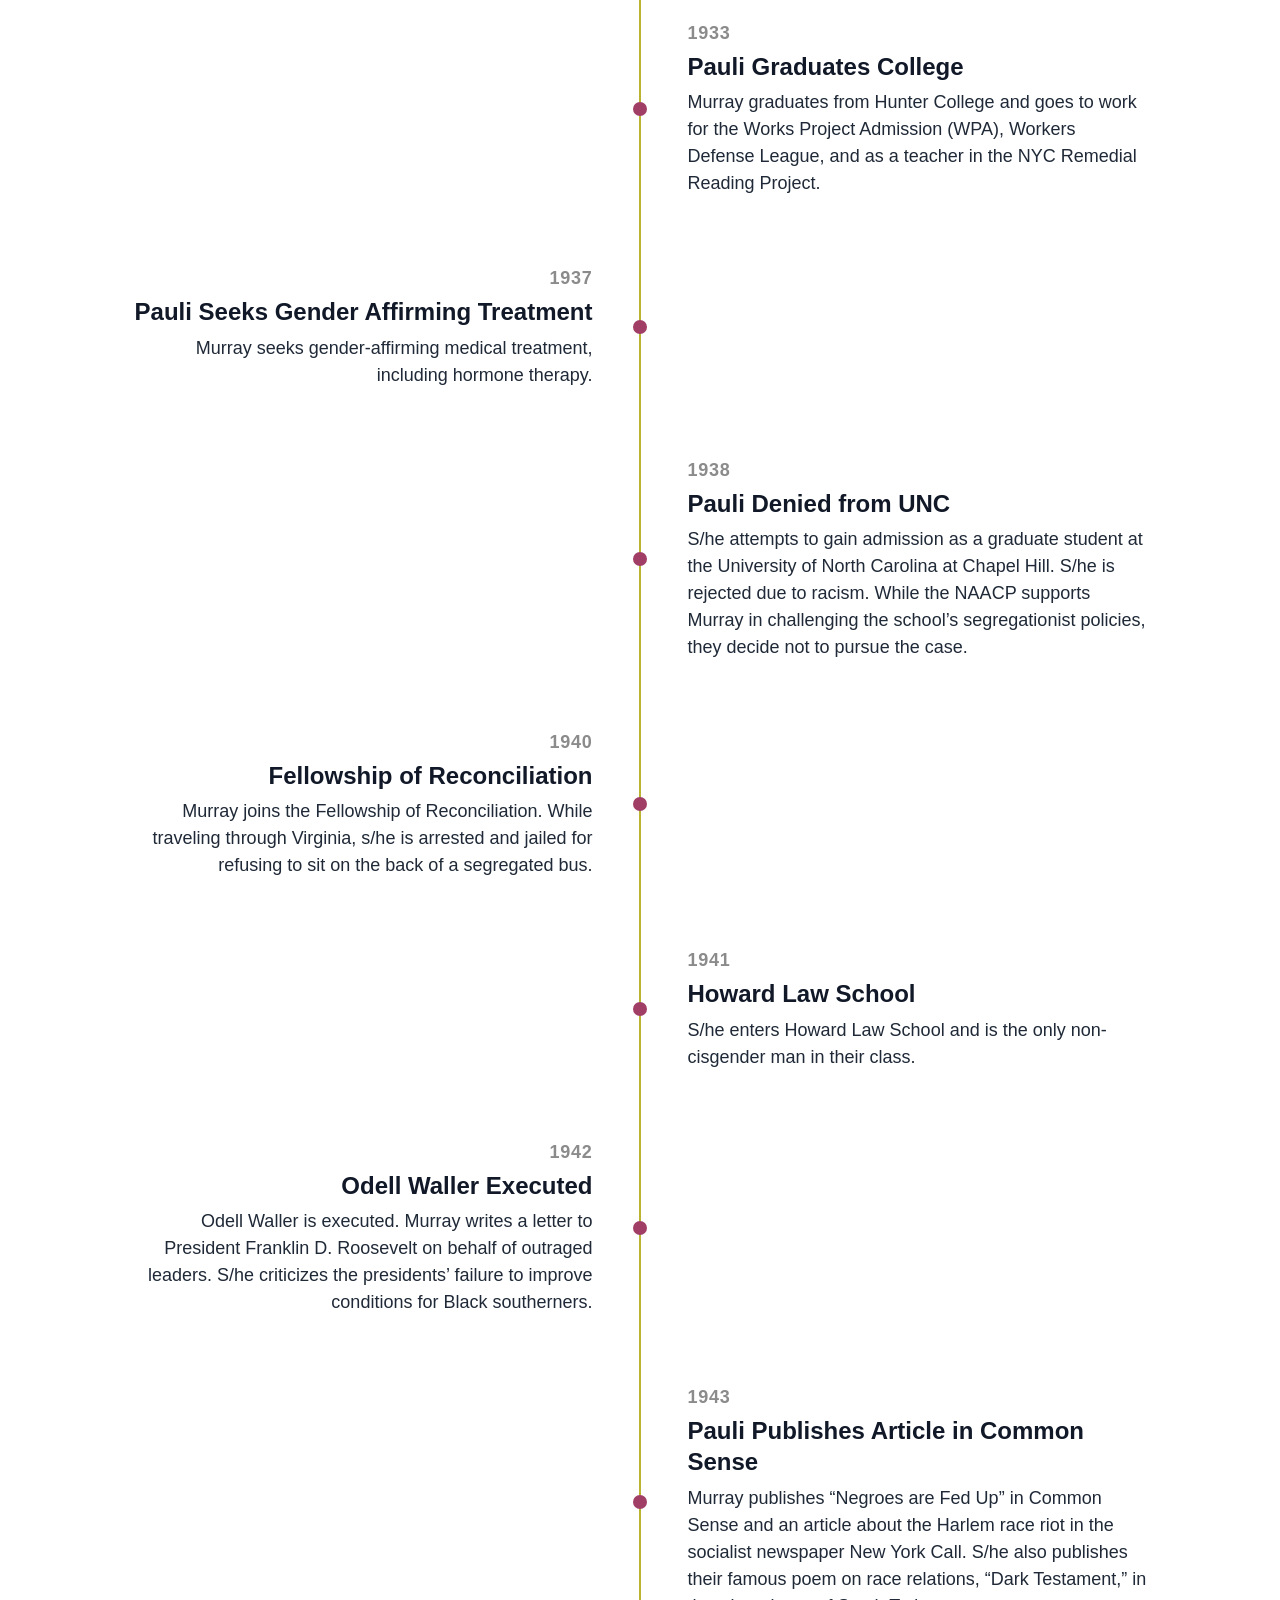
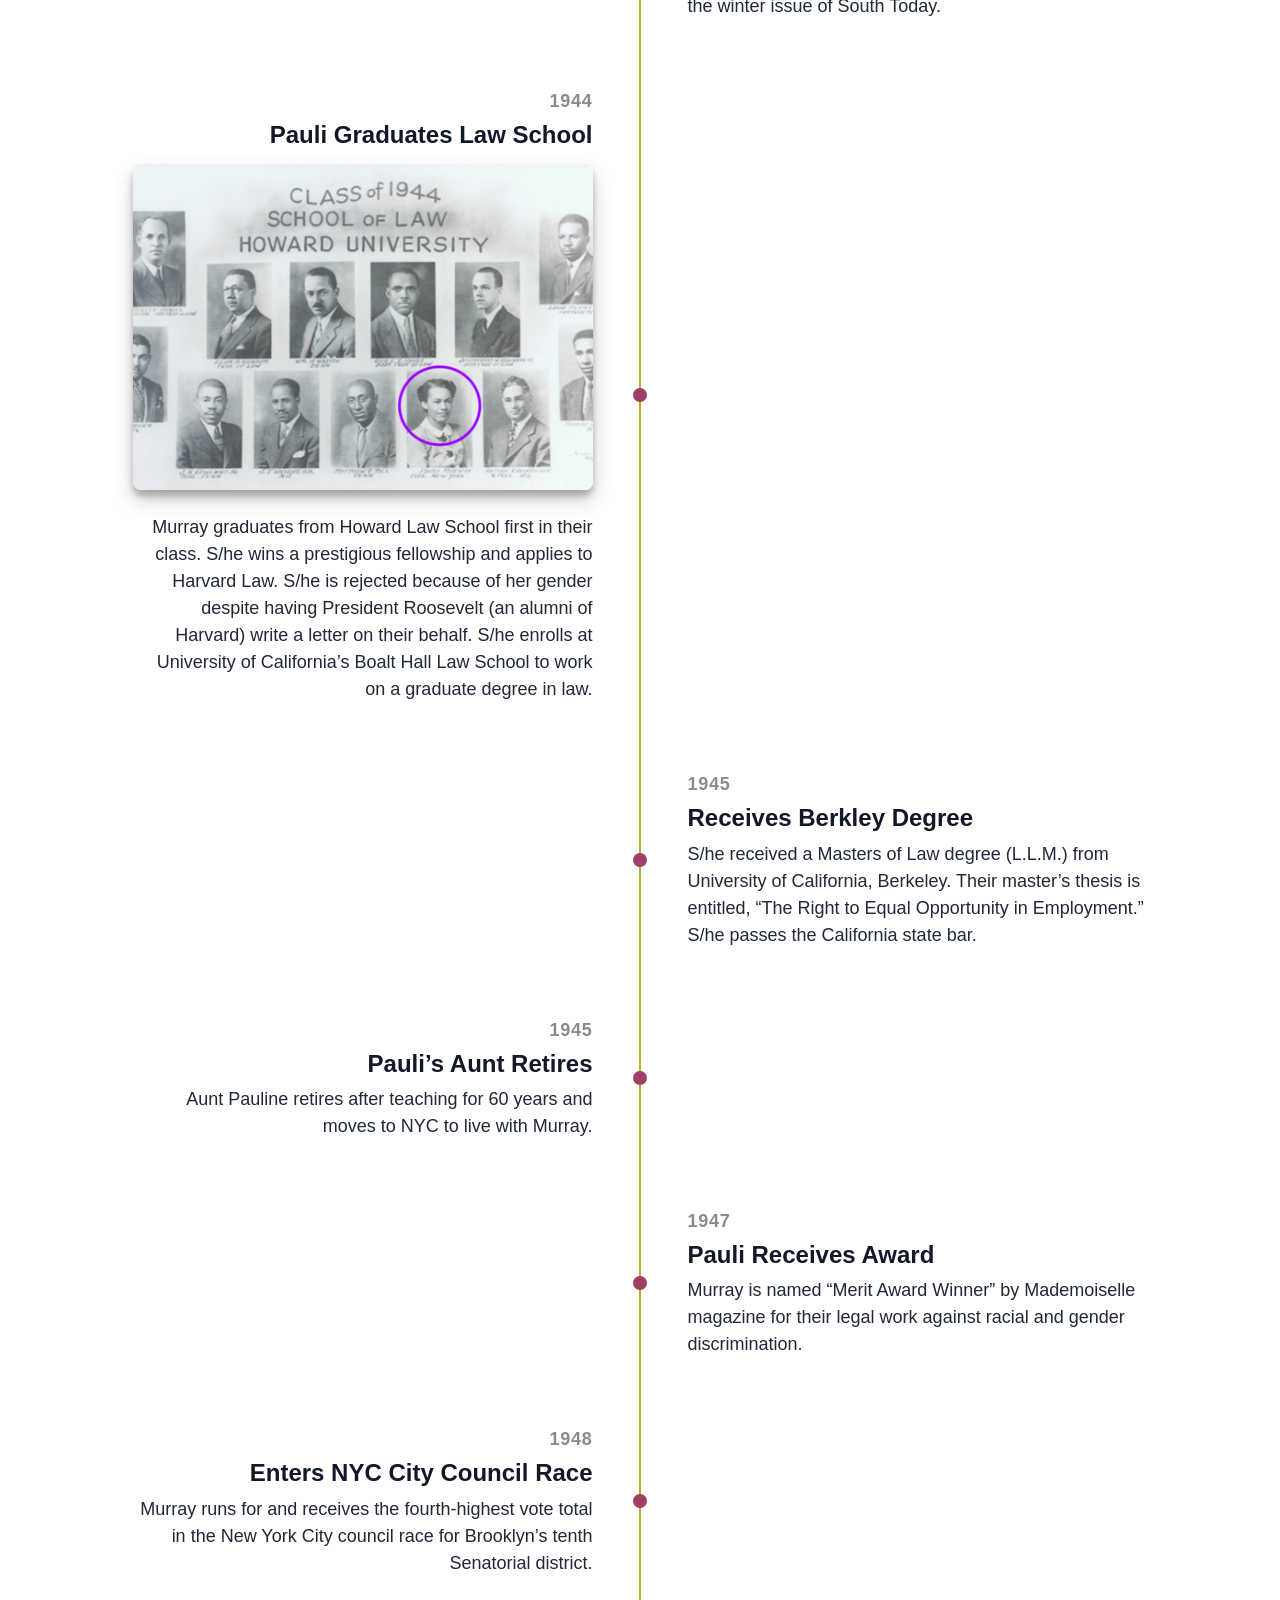
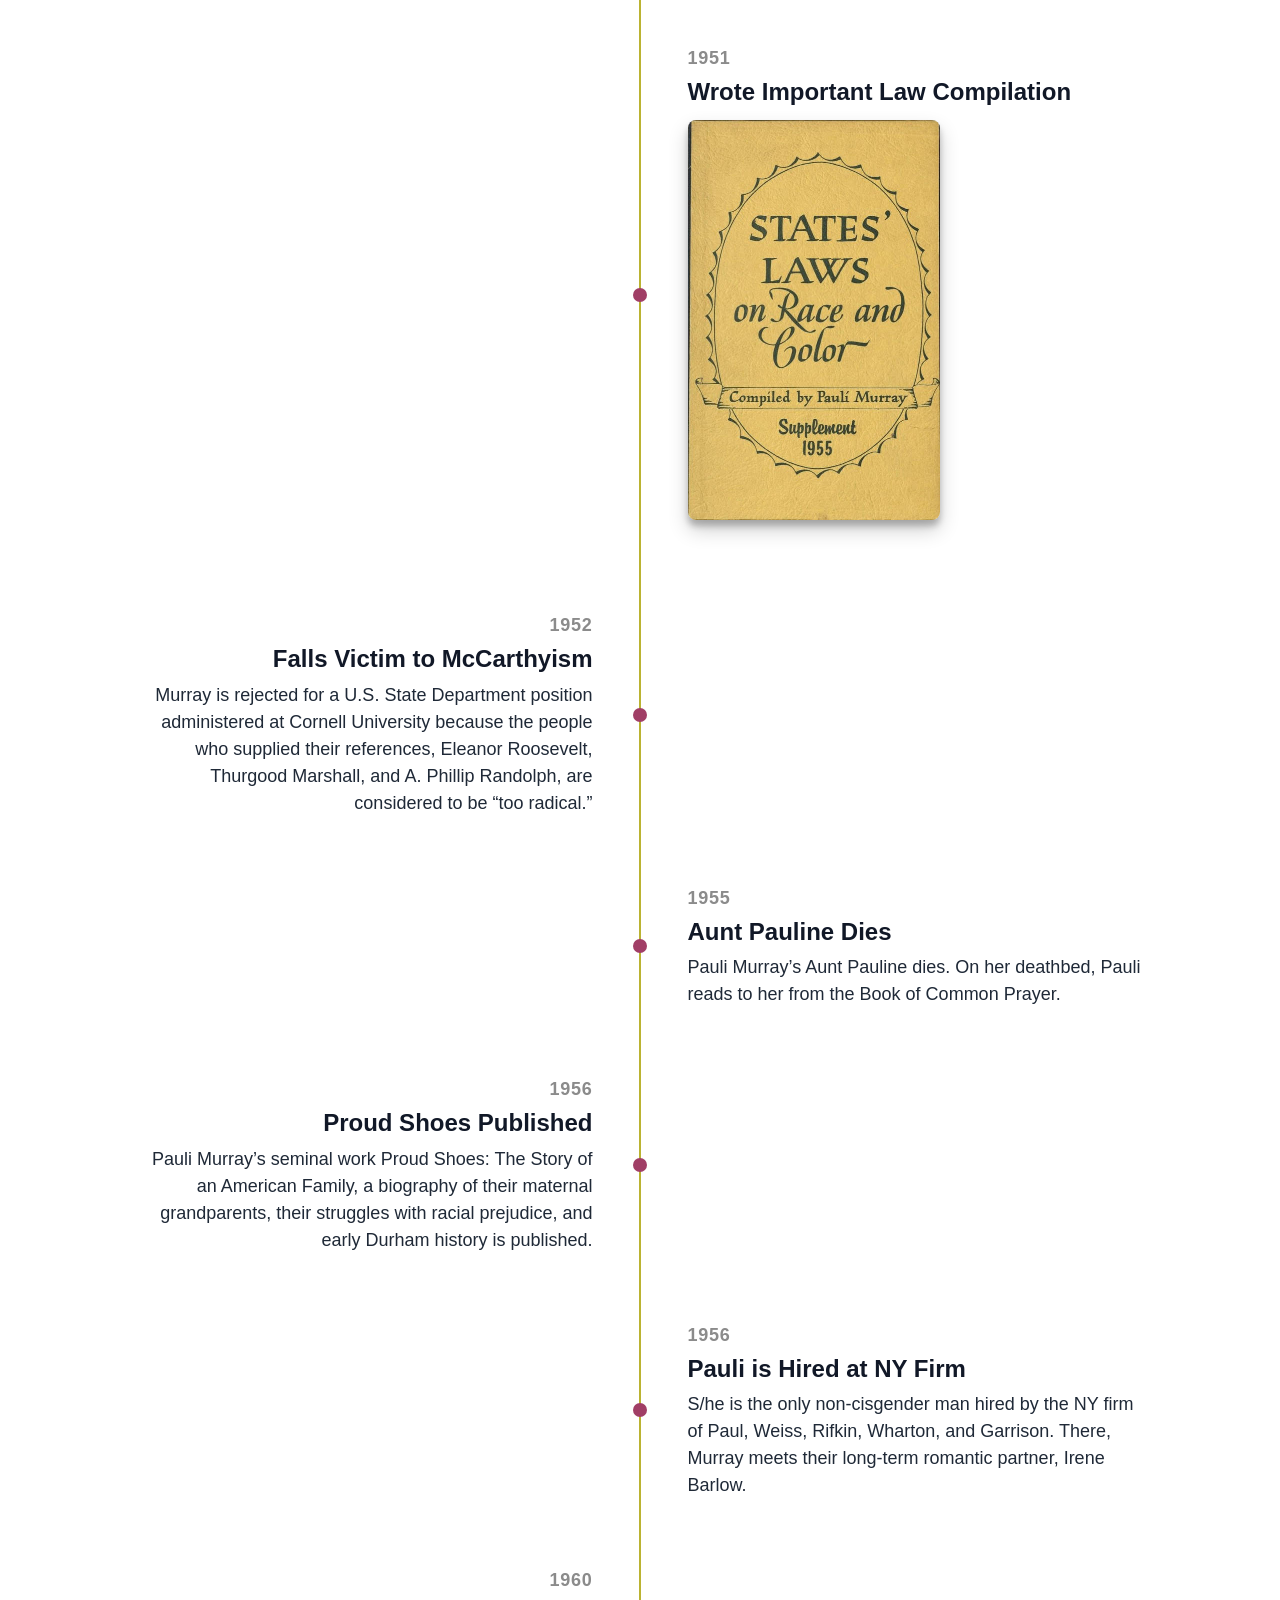
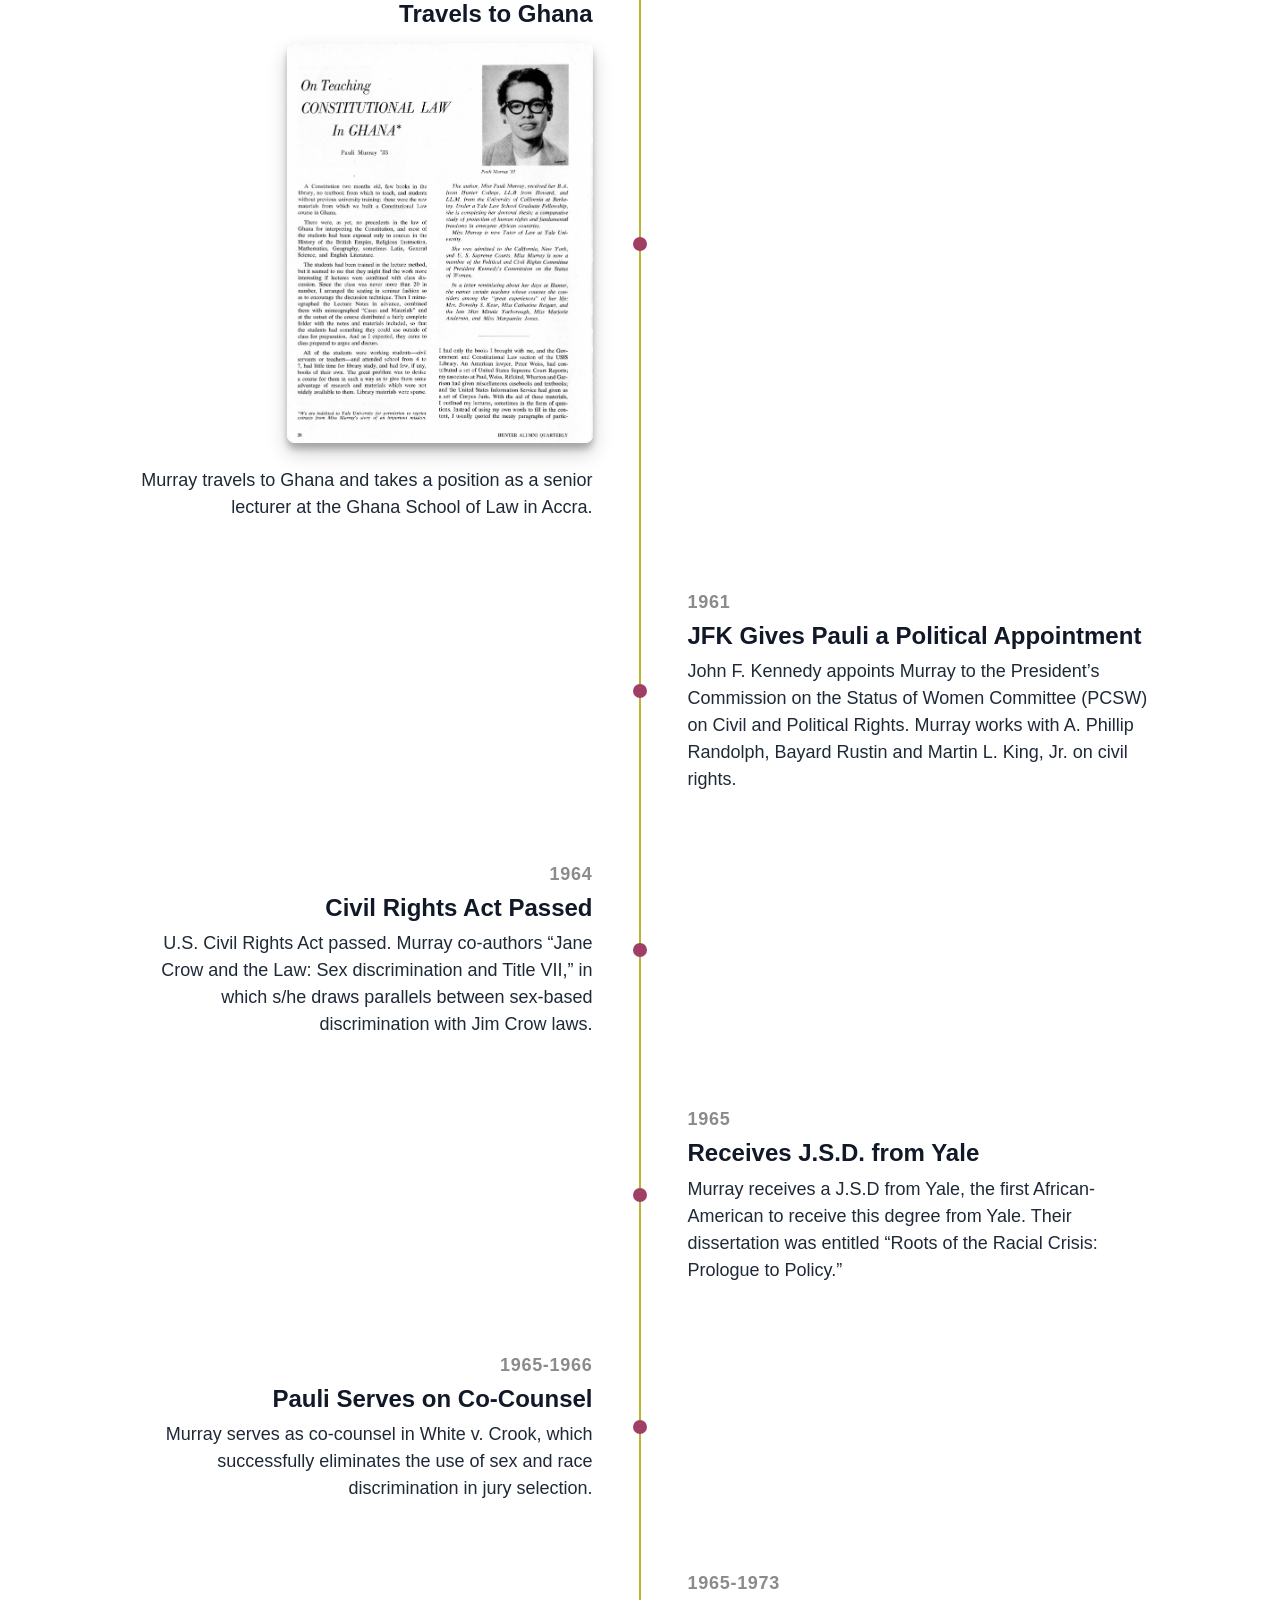
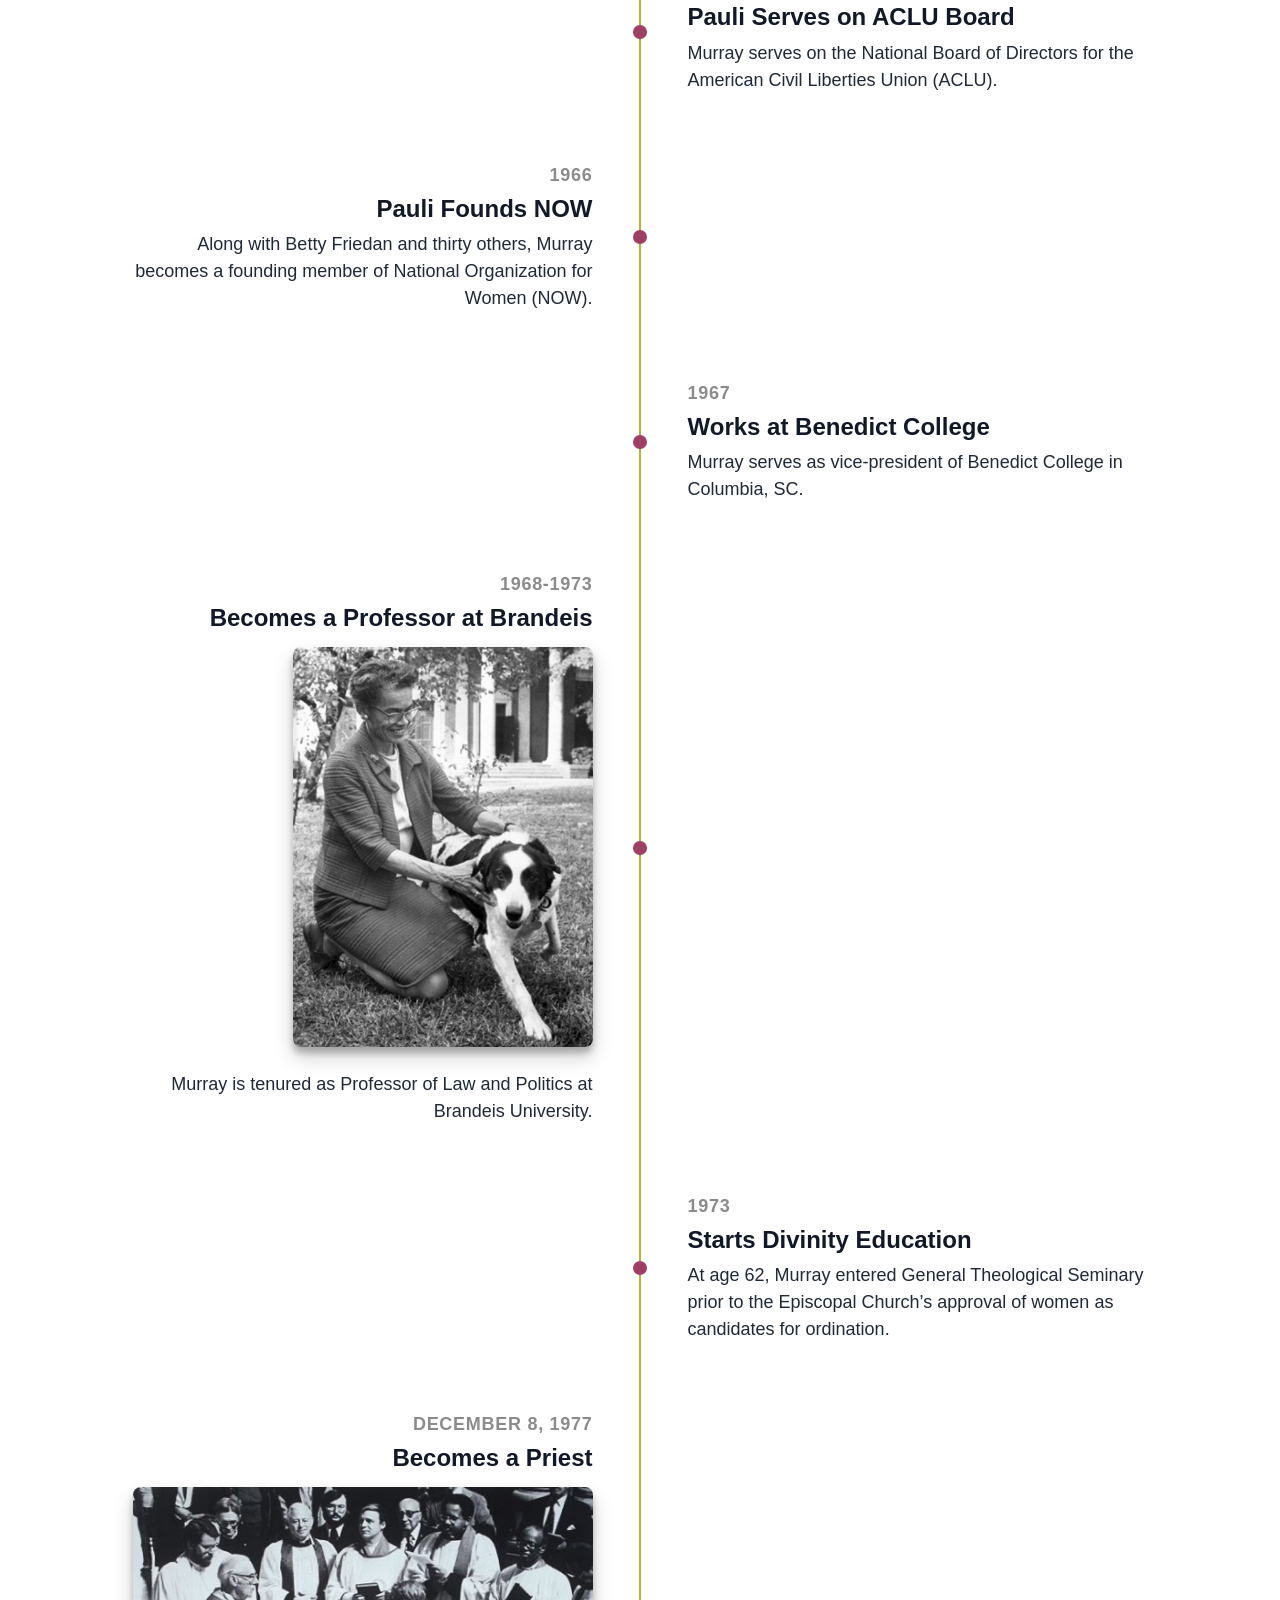
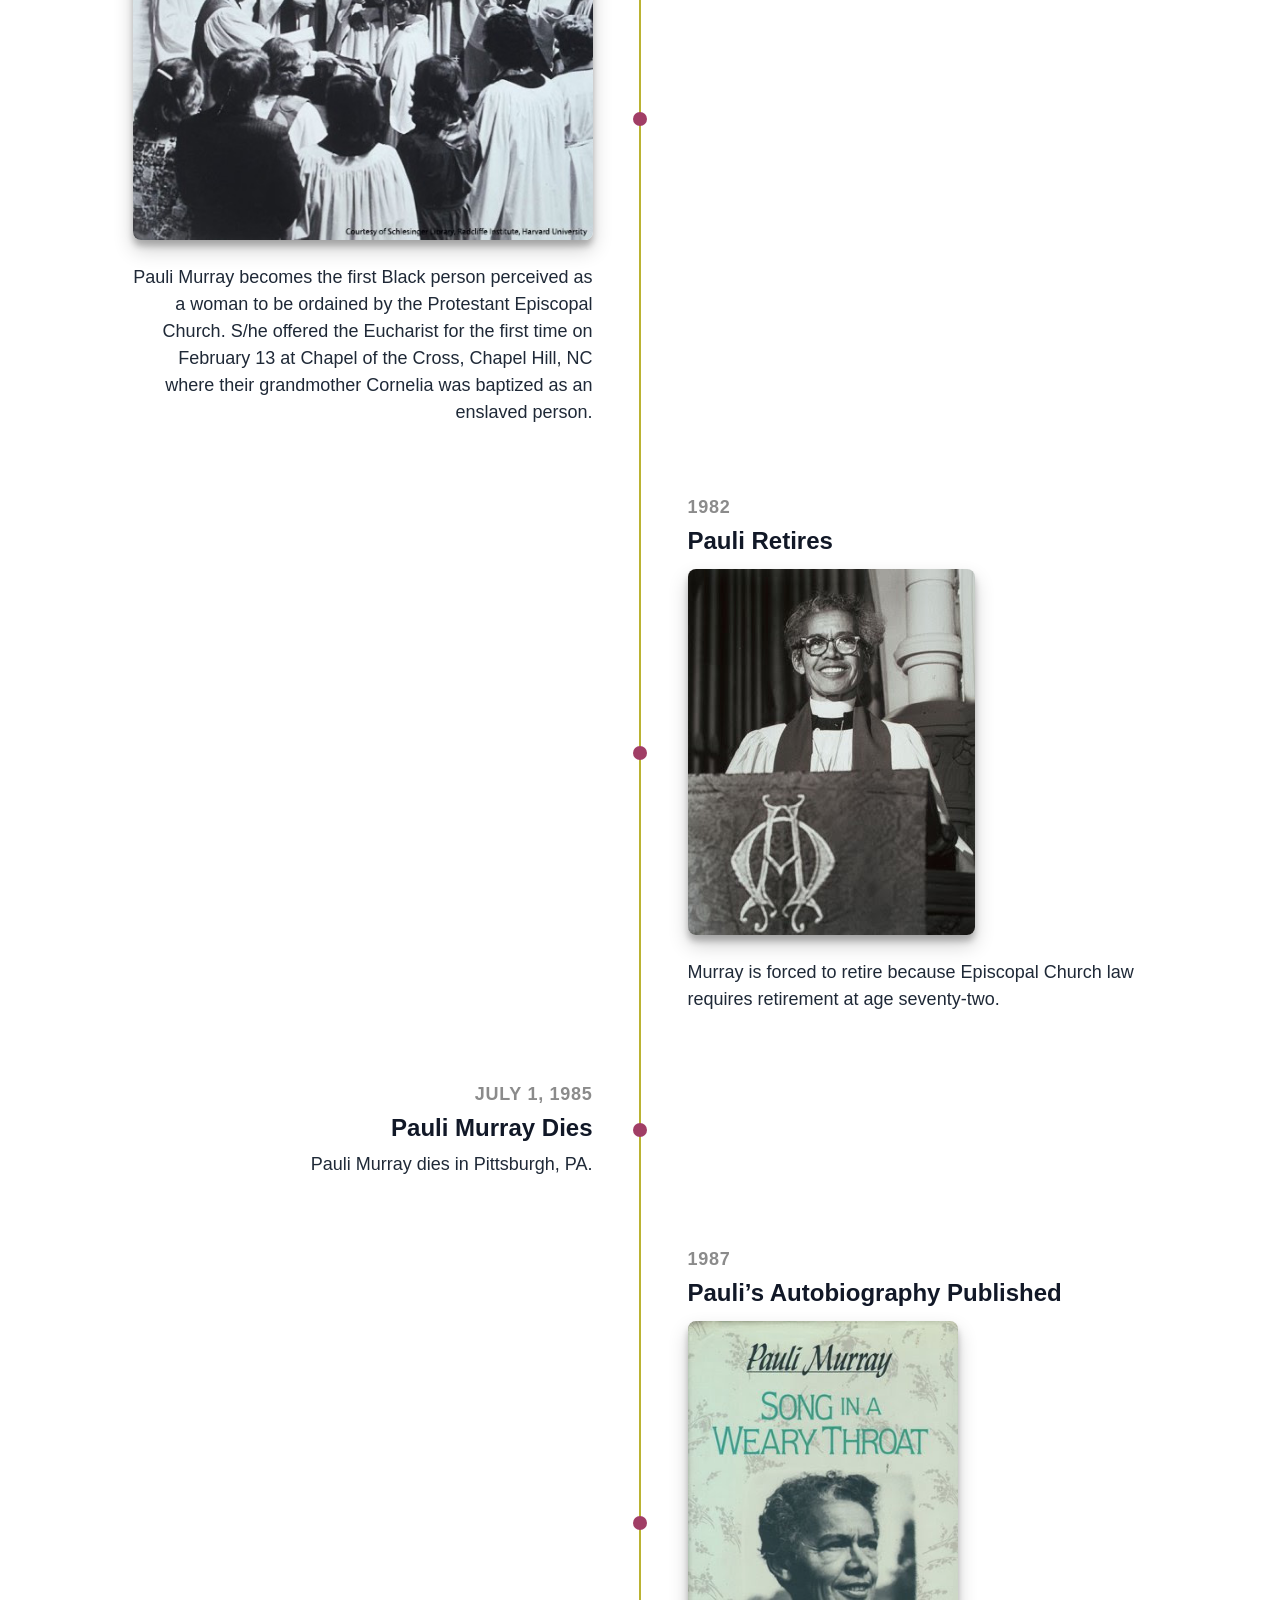
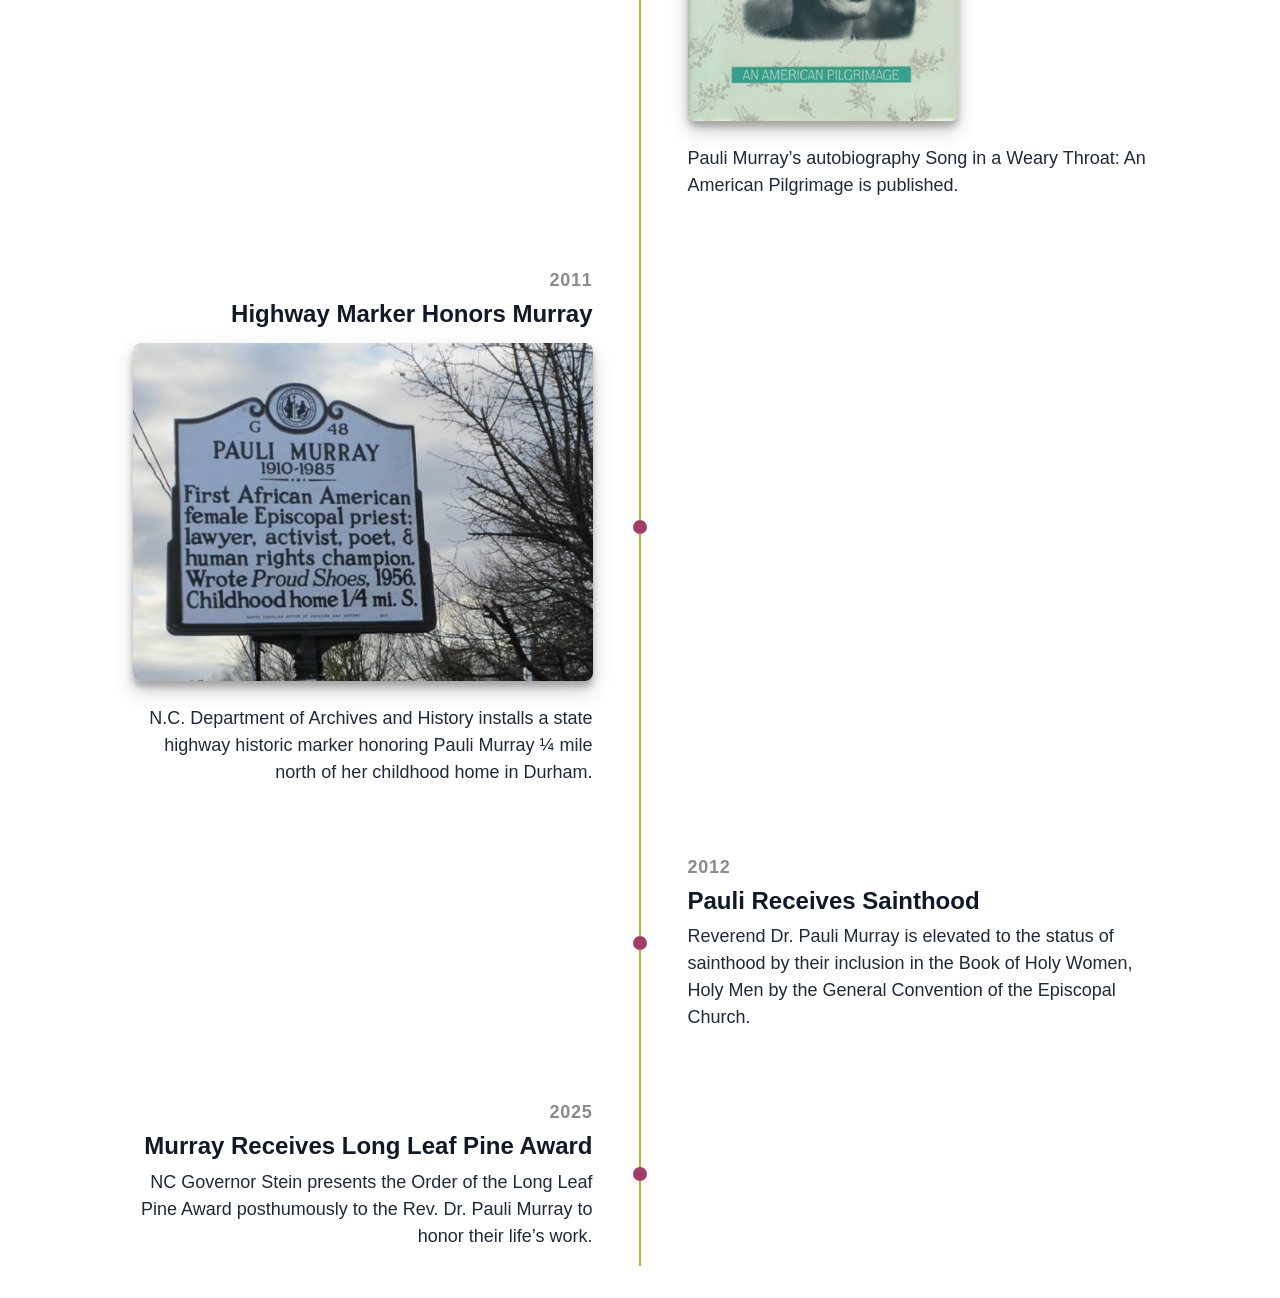
==== commit e69687d2: "justified the left column to the right" ====
--- a/index.html
+++ b/index.html
@@ -10,6 +10,7 @@
       --timeline-dot-color: #A13E66;
       --timeline-dot-size: 14px;
       --mobile-event-gap: 1.25rem;
+      --mobile-timeline-right-gap: 0.75rem;
       --event-gap: 2.25rem;
       --desktop-column-max: 500px;
       --mobile-column-max: 400px;
@@ -162,6 +163,7 @@
 
     .timeline-event:nth-child(odd) .timeline-content {
       grid-column: 3;
+      justify-self: start;
     }
 
     .timeline-event:nth-child(odd) .timeline-spacer {
@@ -171,6 +173,7 @@
     .timeline-event:nth-child(even) .timeline-content {
       grid-column: 1;
       text-align: right;
+      justify-self: end;
     }
 
     .timeline-event:nth-child(even) .timeline-spacer {
@@ -195,6 +198,7 @@
         grid-template-columns: 40px minmax(0, var(--mobile-column-max));
         margin-bottom: var(--event-gap);
         justify-content: center;
+        column-gap: var(--mobile-timeline-right-gap);
         --enter-x: 24px;
       }
 
